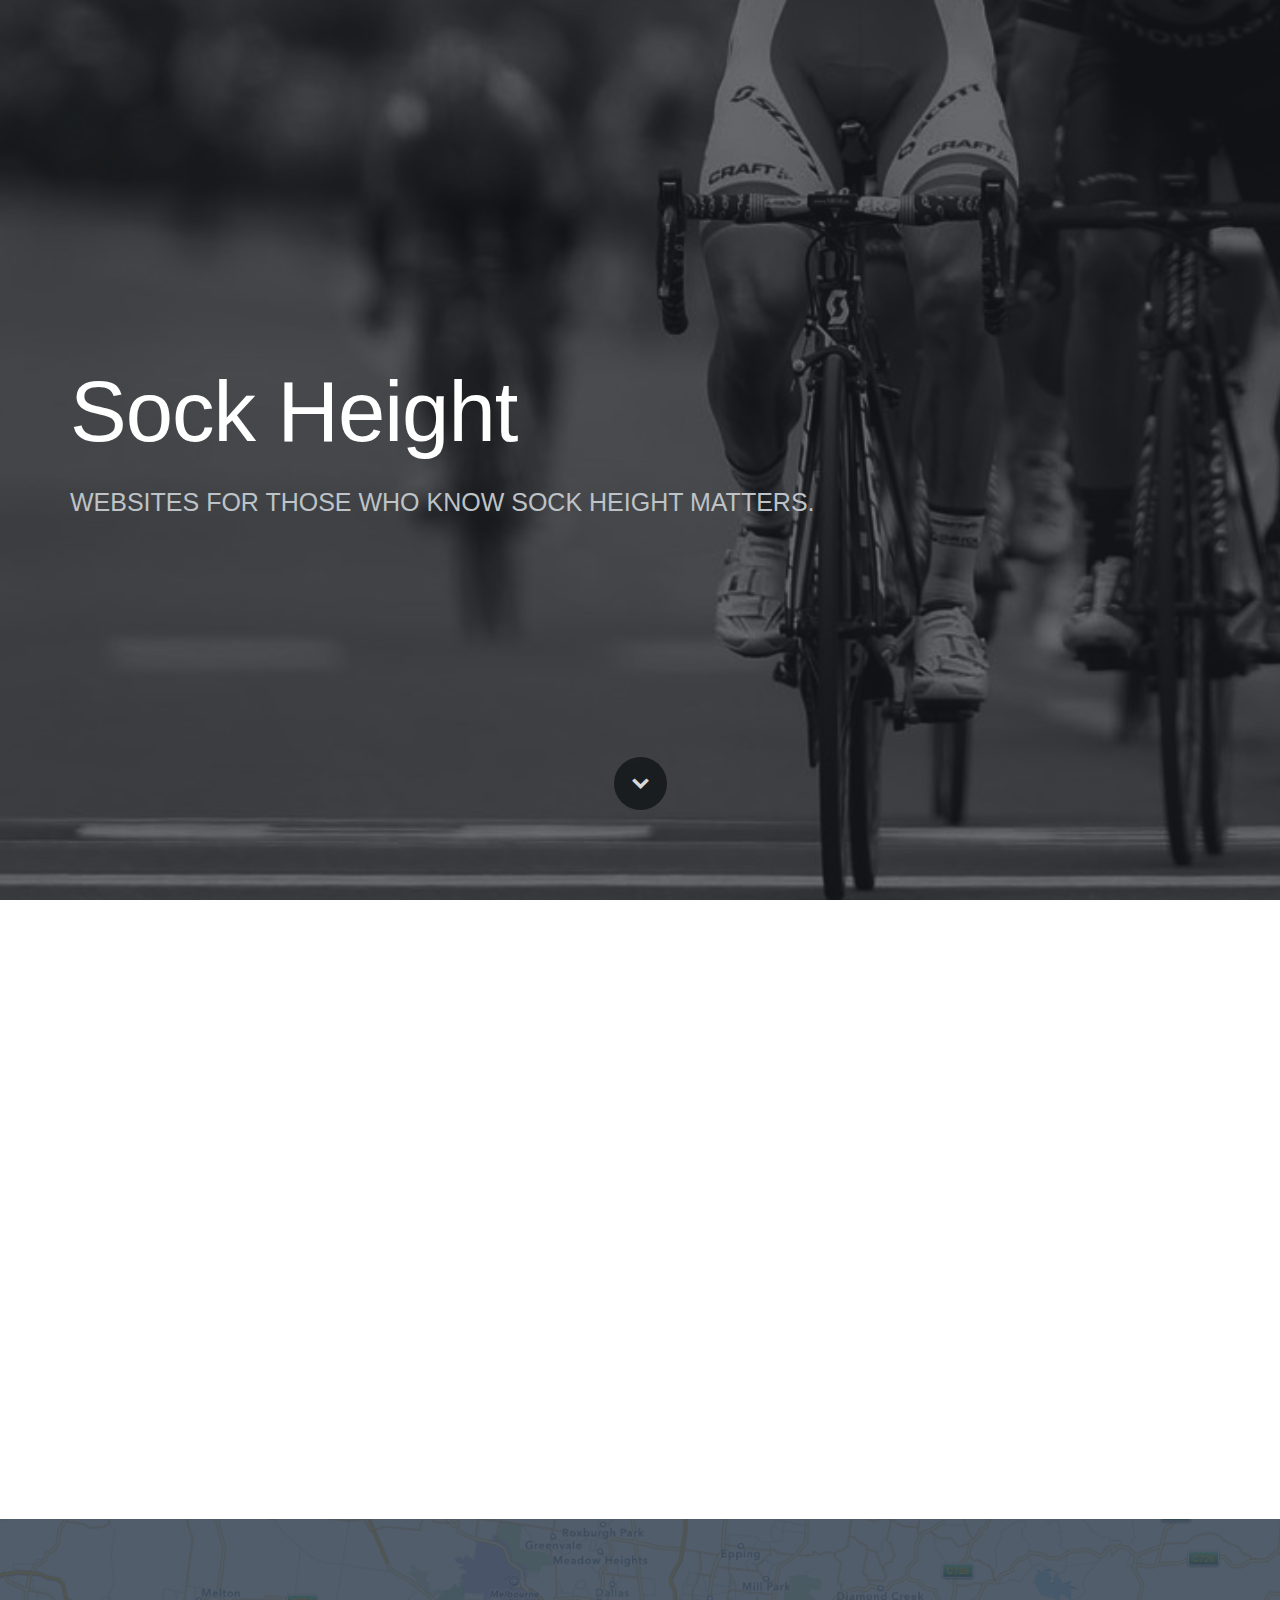
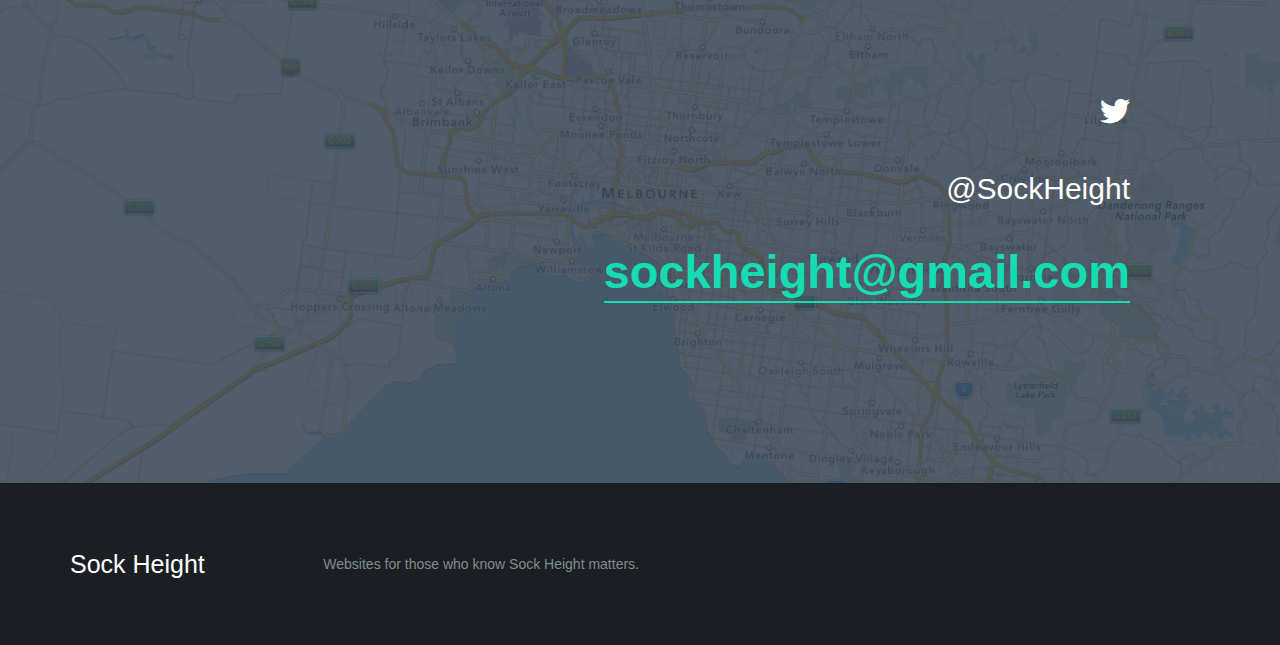
==== index.html @ 4c4b789b "..." ====
<!DOCTYPE html>
<html lang="en">
    <head>
        <meta charset="utf-8">
        <title>Sock Height</title>
        <meta name="apple-mobile-web-app-capable" content="yes" />
        <meta name="viewport" content="width=device-width, initial-scale=1.0, maximum-scale=1.0, user-scalable=no" />
        <meta name="apple-mobile-web-app-status-bar-style" content="black" />
        <link rel="shortcut icon" href="flat-ui/images/favicon.ico">
        <link rel="stylesheet" href="flat-ui/bootstrap/css/bootstrap.css">
        <link rel="stylesheet" href="flat-ui/css/flat-ui.css">
        <!-- Using only with Flat-UI (free)-->
        <link rel="stylesheet" href="startup-files/css/icon-font.css">
        <!-- end -->
        <link rel="stylesheet" href="css/style.css">
    </head>

    <body>
        <div class="page-wrapper">
            <!-- header-10 -->
            <!--header class="header-10">
                <div class="container">
                    <div class="navbar col-sm-12" role="navigation">
                        <div class="navbar-header">
                            <button type="button" class="navbar-toggle"></button>
                            <a class="brand" href="#">Startup</a>
                         </div>
                        <div class="collapse navbar-collapse pull-right">
                            <ul class="nav pull-left">
                                <li class="active"><a href="#">Home</a></li>
                                <li><a href="#">Account</a></li>
                                <li><a href="#">Blog</a></li>
                                <li><a href="#">Contact</a></li>
                            </ul>
                            <form class="navbar-form pull-left">
                                <a class="btn btn-success" href="#">Buy Now</a>
                            </form>
                        </div>
                    </div>
                </div>
                <div class="header-background"></div>
            </header-->
            <section class="header-10-sub v-center">
                <div class="background">
                    &nbsp;
                </div>
                <div>
                    <div class="container">
                        <div class="hero-unit">
                            <h1>Sock Height</h1>
                            <p>Websites for those who know <span class="white">Sock Height matters</span>.</p>
                        </div>
                    </div>
                </div>
                <a class="control-btn fui-arrow-down" href="#more"> </a>
            </section>

            <!-- content-8  -->
            <section id="more" class="content-8 v-center">
                <div>
                    <div class="container">
                        <!--div class="img">
                            <img src="startup-files/img/content/img-1@2x.png" alt="">
                        </div-->
                        <h3>Launching this July</h3>
                        <div class="row">
                            <div class="col-sm-8 col-sm-offset-2">
                                <p>Sock Height is launching this July like Gerro on a Belgium berg. This brand new, performance-orientated website service is for athletes, brands, industry figures, and everyone who understands that performance and Sock Height matters. </p>
                            </div>
                        </div>
                        <h3>Accepting Work Now</h3>
                        <div class="row">
                            <div class="col-sm-8 col-sm-offset-2">
                                <p>If you need a website now, you're in luck. There are limited builds on offer before the official July launch of Sock Height.</p>
                                <a class="btn btn-large btn-danger" href="#contact">GET IN TOUCH</a>
                            </div>
                        </div>
                    </div>
                </div>
            </section>

            <a name="contact"></a>
            <section class="contacts-4">
                <div class="container">
                    <div class="content">
                        <div class="social-btns">
                            <a href="https://twitter.com/SockHeight">
                                <div class="fui-twitter"></div>
                                <div class="fui-twitter"></div>
                            </a>
                        </div>
                        <h3>@SockHeight</h3>
                        <div class="links">
                            <a href="#">sockheight@gmail.com</a>
                        </div>
                    </div>
                </div>
            </section>

            <!-- footer-3 -->
            <footer class="footer-3">
                <div class="container">
                    <div class="row v-center">
                        <div class="col-sm-2">
                            <a class="brand" href="#">Sock Height</a>
                        </div>
                        <div class="col-sm-7">
                            <div class="additional-links">
                                Websites for those who know Sock Height matters.</a>
                            </div>
                        </div>
                    </div>
                </div>
            </footer>
        </div>

        <!-- Placed at the end of the document so the pages load faster -->
        <script src="startup-files/js/jquery-1.10.2.min.js"></script>
        <script src="flat-ui/js/bootstrap.min.js"></script>
        <script src="startup-files/js/modernizr.custom.js"></script>
        <script src="startup-files/js/jquery.scrollTo-1.4.3.1-min.js"></script>
        <script src="startup-files/js/jquery.parallax.min.js"></script>
        <script src="startup-files/js/startup-kit.js"></script>
        <script src="startup-files/js/jquery.backgroundvideo.min.js"></script>
        <script src="js/script.js"></script>
    </body>
</html>
---- flat-ui/css/flat-ui.css ----
@font-face {
  font-family: 'Lato';
  src: url('../fonts/lato/lato-black.eot');
  src: url('../fonts/lato/lato-black.eot?#iefix') format('embedded-opentype'), url('../fonts/lato/lato-black.woff') format('woff'), url('../fonts/lato/lato-black.ttf') format('truetype'), url('../fonts/lato/lato-black.svg#latoblack') format('svg');
  font-weight: 900;
  font-style: normal;
}
@font-face {
  font-family: 'Lato';
  src: url('../fonts/lato/lato-bold.eot');
  src: url('../fonts/lato/lato-bold.eot?#iefix') format('embedded-opentype'), url('../fonts/lato/lato-bold.woff') format('woff'), url('../fonts/lato/lato-bold.ttf') format('truetype'), url('../fonts/lato/lato-bold.svg#latobold') format('svg');
  font-weight: bold;
  font-style: normal;
}
@font-face {
  font-family: 'Lato';
  src: url('../fonts/lato/lato-bolditalic.eot');
  src: url('../fonts/lato/lato-bolditalic.eot?#iefix') format('embedded-opentype'), url('../fonts/lato/lato-bolditalic.woff') format('woff'), url('../fonts/lato/lato-bolditalic.ttf') format('truetype'), url('../fonts/lato/lato-bolditalic.svg#latobold-italic') format('svg');
  font-weight: bold;
  font-style: italic;
}
@font-face {
  font-family: 'Lato';
  src: url('../fonts/lato/lato-italic.eot');
  src: url('../fonts/lato/lato-italic.eot?#iefix') format('embedded-opentype'), url('../fonts/lato/lato-italic.woff') format('woff'), url('../fonts/lato/lato-italic.ttf') format('truetype'), url('../fonts/lato/lato-italic.svg#latoitalic') format('svg');
  font-weight: normal;
  font-style: italic;
}
@font-face {
  font-family: 'Lato';
  src: url('../fonts/lato/lato-light.eot');
  src: url('../fonts/lato/lato-light.eot?#iefix') format('embedded-opentype'), url('../fonts/lato/lato-light.woff') format('woff'), url('../fonts/lato/lato-light.ttf') format('truetype'), url('../fonts/lato/lato-light.svg#latolight') format('svg');
  font-weight: 300;
  font-style: normal;
}
@font-face {
  font-family: 'Lato';
  src: url('../fonts/lato/lato-regular.eot');
  src: url('../fonts/lato/lato-regular.eot?#iefix') format('embedded-opentype'), url('../fonts/lato/lato-regular.woff') format('woff'), url('../fonts/lato/lato-regular.ttf') format('truetype'), url('../fonts/lato/lato-regular.svg#latoregular') format('svg');
  font-weight: normal;
  font-style: normal;
}
@font-face {
  font-family: "Flat-UI-Icons";
  src: url('../fonts/flat-ui-icons-regular.eot');
  src: url('../fonts/flat-ui-icons-regular.eot?#iefix') format('embedded-opentype'), url('../fonts/flat-ui-icons-regular.woff') format('woff'), url('../fonts/flat-ui-icons-regular.ttf') format('truetype'), url('../fonts/flat-ui-icons-regular.svg#flat-ui-icons-regular') format('svg');
  font-weight: normal;
  font-style: normal;
}
/* Use the following CSS code if you want to use data attributes for inserting your icons */
[data-icon]:before {
  font-family: 'Flat-UI-Icons';
  content: attr(data-icon);
  speak: none;
  font-weight: normal;
  font-variant: normal;
  text-transform: none;
  -webkit-font-smoothing: antialiased;
  -moz-osx-font-smoothing: grayscale;
}
/* Use the following CSS code if you want to have a class per icon */
/*
Instead of a list of all class selectors,
you can use the generic selector below, but it's slower:
[class*="fui-"] {
*/
.fui-arrow-right,
.fui-arrow-left,
.fui-cmd,
.fui-check-inverted,
.fui-heart,
.fui-location,
.fui-plus,
.fui-check,
.fui-cross,
.fui-list,
.fui-new,
.fui-video,
.fui-photo,
.fui-volume,
.fui-time,
.fui-eye,
.fui-chat,
.fui-search,
.fui-user,
.fui-mail,
.fui-lock,
.fui-gear,
.fui-radio-unchecked,
.fui-radio-checked,
.fui-checkbox-unchecked,
.fui-checkbox-checked,
.fui-calendar-solid,
.fui-pause,
.fui-play,
.fui-check-inverted-2 {
  display: inline-block;
  font-family: 'Flat-UI-Icons';
  speak: none;
  font-style: normal;
  font-weight: normal;
  font-variant: normal;
  text-transform: none;
  -webkit-font-smoothing: antialiased;
  -moz-osx-font-smoothing: grayscale;
}
.fui-arrow-right:before {
  content: "\e02c";
}
.fui-arrow-left:before {
  content: "\e02d";
}
.fui-cmd:before {
  content: "\e02f";
}
.fui-check-inverted:before {
  content: "\e006";
}
.fui-heart:before {
  content: "\e007";
}
.fui-location:before {
  content: "\e008";
}
.fui-plus:before {
  content: "\e009";
}
.fui-check:before {
  content: "\e00a";
}
.fui-cross:before {
  content: "\e00b";
}
.fui-list:before {
  content: "\e00c";
}
.fui-new:before {
  content: "\e00d";
}
.fui-video:before {
  content: "\e00e";
}
.fui-photo:before {
  content: "\e00f";
}
.fui-volume:before {
  content: "\e010";
}
.fui-time:before {
  content: "\e011";
}
.fui-eye:before {
  content: "\e012";
}
.fui-chat:before {
  content: "\e013";
}
.fui-search:before {
  content: "\e01c";
}
.fui-user:before {
  content: "\e01d";
}
.fui-mail:before {
  content: "\e01e";
}
.fui-lock:before {
  content: "\e01f";
}
.fui-gear:before {
  content: "\e024";
}
.fui-radio-unchecked:before {
  content: "\e02b";
}
.fui-radio-checked:before {
  content: "\e032";
}
.fui-checkbox-unchecked:before {
  content: "\e033";
}
.fui-checkbox-checked:before {
  content: "\e034";
}
.fui-calendar-solid:before {
  content: "\e022";
}
.fui-pause:before {
  content: "\e03b";
}
.fui-play:before {
  content: "\e03c";
}
.fui-check-inverted-2:before {
  content: "\e000";
}
.dropdown-arrow-inverse {
  border-bottom-color: #34495e !important;
  border-top-color: #34495e !important;
}
body {
  font-family: "Lato", Helvetica, Arial, sans-serif;
  font-size: 18px;
  line-height: 1.72222;
  color: #34495e;
  background-color: #ffffff;
}
a {
  color: #16a085;
  text-decoration: none;
  -webkit-transition: 0.25s;
  transition: 0.25s;
}
a:hover,
a:focus {
  color: #1abc9c;
  text-decoration: none;
}
a:focus {
  outline: none;
}
.img-rounded {
  border-radius: 6px;
}
.img-thumbnail {
  padding: 4px;
  line-height: 1.72222;
  background-color: #ffffff;
  border: 2px solid #bdc3c7;
  border-radius: 6px;
  -webkit-transition: all 0.25s ease-in-out;
  transition: all 0.25s ease-in-out;
  display: inline-block;
  max-width: 100%;
  height: auto;
}
.img-comment {
  font-size: 15px;
  line-height: 1.2;
  font-style: italic;
  margin: 24px 0;
}
h1,
h2,
h3,
h4,
h5,
h6,
.h1,
.h2,
.h3,
.h4,
.h5,
.h6 {
  font-family: inherit;
  font-weight: 700;
  line-height: 1.1;
  color: inherit;
}
h1 small,
h2 small,
h3 small,
h4 small,
h5 small,
h6 small,
.h1 small,
.h2 small,
.h3 small,
.h4 small,
.h5 small,
.h6 small {
  color: #e7e9ec;
}
h1,
h2,
h3 {
  margin-top: 30px;
  margin-bottom: 15px;
}
h4,
h5,
h6 {
  margin-top: 15px;
  margin-bottom: 15px;
}
h6 {
  font-weight: normal;
}
h1,
.h1 {
  font-size: 61px;
}
h2,
.h2 {
  font-size: 53px;
}
h3,
.h3 {
  font-size: 40px;
}
h4,
.h4 {
  font-size: 29px;
}
h5,
.h5 {
  font-size: 28px;
}
h6,
.h6 {
  font-size: 24px;
}
p {
  font-size: 18px;
  line-height: 1.72222;
  margin: 0 0 15px;
}
.lead {
  margin-bottom: 30px;
  font-size: 28px;
  line-height: 1.46428571;
  font-weight: 300;
}
@media (min-width: 768px) {
  .lead {
    font-size: 30.006px;
  }
}
small,
.small {
  font-size: 83%;
  line-height: 2.067;
}
.text-muted {
  color: #bdc3c7;
}
.text-inverse {
  color: #ffffff;
}
.text-primary {
  color: #1abc9c;
}
a.text-primary:hover {
  color: #15967d;
}
.text-warning {
  color: #f1c40f;
}
a.text-warning:hover {
  color: #c19d0c;
}
.text-danger {
  color: #e74c3c;
}
a.text-danger:hover {
  color: #b93d30;
}
.text-success {
  color: #2ecc71;
}
a.text-success:hover {
  color: #25a35a;
}
.text-info {
  color: #3498db;
}
a.text-info:hover {
  color: #2a7aaf;
}
.bg-primary {
  color: #ffffff;
  background-color: #34495e;
}
a.bg-primary:hover {
  background-color: #222f3d;
}
.bg-success {
  background-color: #dff0d8;
}
a.bg-success:hover {
  background-color: #c1e2b3;
}
.bg-info {
  background-color: #d9edf7;
}
a.bg-info:hover {
  background-color: #afd9ee;
}
.bg-warning {
  background-color: #fcf8e3;
}
a.bg-warning:hover {
  background-color: #f7ecb5;
}
.bg-danger {
  background-color: #f2dede;
}
a.bg-danger:hover {
  background-color: #e4b9b9;
}
.page-header {
  padding-bottom: 14px;
  margin: 60px 0 30px;
  border-bottom: 1px solid #e7e9ec;
}
ul,
ol {
  margin-bottom: 15px;
}
dl {
  margin-bottom: 30px;
}
dt,
dd {
  line-height: 1.72222;
}
@media (min-width: 768px) {
  .dl-horizontal dt {
    width: 160px;
  }
  .dl-horizontal dd {
    margin-left: 180px;
  }
}
abbr[title],
abbr[data-original-title] {
  border-bottom: 1px dotted #bdc3c7;
}
blockquote {
  border-left: 3px solid #e7e9ec;
  padding: 0 0 0 16px;
  margin: 0 0 30px;
}
blockquote p {
  font-size: 20px;
  line-height: 1.55;
  font-weight: normal;
  margin-bottom: .4em;
}
blockquote small,
blockquote .small {
  font-size: 18px;
  line-height: 1.72222;
  font-style: italic;
  color: inherit;
}
blockquote small:before,
blockquote .small:before {
  content: "";
}
blockquote.pull-right {
  padding-right: 16px;
  padding-left: 0;
  border-right: 3px solid #e7e9ec;
  border-left: 0;
}
blockquote.pull-right small:after {
  content: "";
}
address {
  margin-bottom: 30px;
  line-height: 1.72222;
}
code,
kbd,
pre,
samp {
  font-family: Monaco, Menlo, Consolas, "Courier New", monospace;
}
code {
  padding: 2px 6px;
  font-size: 85%;
  color: #c7254e;
  background-color: #f9f2f4;
  border-radius: 4px;
}
kbd {
  padding: 2px 6px;
  font-size: 85%;
  color: #ffffff;
  background-color: #34495e;
  border-radius: 4px;
  box-shadow: none;
}
pre {
  padding: 8px;
  margin: 0 0 15px;
  font-size: 13px;
  line-height: 1.72222;
  color: inherit;
  background-color: #ffffff;
  border: 2px solid #e7e9ec;
  border-radius: 6px;
  white-space: pre;
}
.pre-scrollable {
  max-height: 340px;
}
.thumbnail {
  display: block;
  padding: 4px;
  margin-bottom: 5px;
  line-height: 1.72222;
  background-color: #ffffff;
  border: 2px solid #bdc3c7;
  border-radius: 6px;
  -webkit-transition: all 0.25s ease-in-out;
  transition: all 0.25s ease-in-out;
}
.thumbnail > img,
.thumbnail a > img {
  display: block;
  max-width: 100%;
  height: auto;
  margin-left: auto;
  margin-right: auto;
}
a.thumbnail:hover,
a.thumbnail:focus,
a.thumbnail.active {
  border-color: #16a085;
}
.thumbnail .caption {
  padding: 9px;
  color: #34495e;
}
.btn {
  border: none;
  font-size: 15px;
  font-weight: normal;
  line-height: 1.4;
  border-radius: 4px;
  padding: 10px 15px;
  -webkit-font-smoothing: subpixel-antialiased;
  -webkit-transition: border .25s linear, color .25s linear, background-color .25s linear;
  transition: border .25s linear, color .25s linear, background-color .25s linear;
}
.btn:hover,
.btn:focus {
  outline: none;
  color: #ffffff;
}
.btn:active,
.btn.active {
  outline: none;
  -webkit-box-shadow: none;
  box-shadow: none;
}
.btn.disabled,
.btn[disabled],
fieldset[disabled] .btn {
  background-color: #bdc3c7;
  color: rgba(255, 255, 255, 0.75);
  opacity: 0.7;
  filter: alpha(opacity=70);
}
.btn > [class^="fui-"] {
  margin: 0 1px;
  position: relative;
  line-height: 1;
  top: 1px;
}
.btn-xs.btn > [class^="fui-"] {
  font-size: 11px;
  top: 0;
}
.btn-hg.btn > [class^="fui-"] {
  top: 2px;
}
.btn-default {
  color: #ffffff;
  background-color: #bdc3c7;
}
.btn-default:hover,
.btn-default:focus,
.btn-default:active,
.btn-default.active,
.open .dropdown-toggle.btn-default {
  color: #ffffff;
  background-color: #cacfd2;
  border-color: #cacfd2;
}
.btn-default:active,
.btn-default.active,
.open .dropdown-toggle.btn-default {
  background: #a1a6a9;
  border-color: #a1a6a9;
}
.btn-default.disabled,
.btn-default[disabled],
fieldset[disabled] .btn-default,
.btn-default.disabled:hover,
.btn-default[disabled]:hover,
fieldset[disabled] .btn-default:hover,
.btn-default.disabled:focus,
.btn-default[disabled]:focus,
fieldset[disabled] .btn-default:focus,
.btn-default.disabled:active,
.btn-default[disabled]:active,
fieldset[disabled] .btn-default:active,
.btn-default.disabled.active,
.btn-default[disabled].active,
fieldset[disabled] .btn-default.active {
  background-color: #bdc3c7;
  border-color: #bdc3c7;
}
.btn-primary {
  color: #ffffff;
  background-color: #1abc9c;
}
.btn-primary:hover,
.btn-primary:focus,
.btn-primary:active,
.btn-primary.active,
.open .dropdown-toggle.btn-primary {
  color: #ffffff;
  background-color: #48c9b0;
  border-color: #48c9b0;
}
.btn-primary:active,
.btn-primary.active,
.open .dropdown-toggle.btn-primary {
  background: #16a085;
  border-color: #16a085;
}
.btn-primary.disabled,
.btn-primary[disabled],
fieldset[disabled] .btn-primary,
.btn-primary.disabled:hover,
.btn-primary[disabled]:hover,
fieldset[disabled] .btn-primary:hover,
.btn-primary.disabled:focus,
.btn-primary[disabled]:focus,
fieldset[disabled] .btn-primary:focus,
.btn-primary.disabled:active,
.btn-primary[disabled]:active,
fieldset[disabled] .btn-primary:active,
.btn-primary.disabled.active,
.btn-primary[disabled].active,
fieldset[disabled] .btn-primary.active {
  background-color: #1abc9c;
  border-color: #1abc9c;
}
.btn-info {
  color: #ffffff;
  background-color: #3498db;
}
.btn-info:hover,
.btn-info:focus,
.btn-info:active,
.btn-info.active,
.open .dropdown-toggle.btn-info {
  color: #ffffff;
  background-color: #5dade2;
  border-color: #5dade2;
}
.btn-info:active,
.btn-info.active,
.open .dropdown-toggle.btn-info {
  background: #2c81ba;
  border-color: #2c81ba;
}
.btn-info.disabled,
.btn-info[disabled],
fieldset[disabled] .btn-info,
.btn-info.disabled:hover,
.btn-info[disabled]:hover,
fieldset[disabled] .btn-info:hover,
.btn-info.disabled:focus,
.btn-info[disabled]:focus,
fieldset[disabled] .btn-info:focus,
.btn-info.disabled:active,
.btn-info[disabled]:active,
fieldset[disabled] .btn-info:active,
.btn-info.disabled.active,
.btn-info[disabled].active,
fieldset[disabled] .btn-info.active {
  background-color: #3498db;
  border-color: #3498db;
}
.btn-danger {
  color: #ffffff;
  background-color: #e74c3c;
}
.btn-danger:hover,
.btn-danger:focus,
.btn-danger:active,
.btn-danger.active,
.open .dropdown-toggle.btn-danger {
  color: #ffffff;
  background-color: #ec7063;
  border-color: #ec7063;
}
.btn-danger:active,
.btn-danger.active,
.open .dropdown-toggle.btn-danger {
  background: #c44133;
  border-color: #c44133;
}
.btn-danger.disabled,
.btn-danger[disabled],
fieldset[disabled] .btn-danger,
.btn-danger.disabled:hover,
.btn-danger[disabled]:hover,
fieldset[disabled] .btn-danger:hover,
.btn-danger.disabled:focus,
.btn-danger[disabled]:focus,
fieldset[disabled] .btn-danger:focus,
.btn-danger.disabled:active,
.btn-danger[disabled]:active,
fieldset[disabled] .btn-danger:active,
.btn-danger.disabled.active,
.btn-danger[disabled].active,
fieldset[disabled] .btn-danger.active {
  background-color: #e74c3c;
  border-color: #e74c3c;
}
.btn-success {
  color: #ffffff;
  background-color: #2ecc71;
}
.btn-success:hover,
.btn-success:focus,
.btn-success:active,
.btn-success.active,
.open .dropdown-toggle.btn-success {
  color: #ffffff;
  background-color: #58d68d;
  border-color: #58d68d;
}
.btn-success:active,
.btn-success.active,
.open .dropdown-toggle.btn-success {
  background: #27ad60;
  border-color: #27ad60;
}
.btn-success.disabled,
.btn-success[disabled],
fieldset[disabled] .btn-success,
.btn-success.disabled:hover,
.btn-success[disabled]:hover,
fieldset[disabled] .btn-success:hover,
.btn-success.disabled:focus,
.btn-success[disabled]:focus,
fieldset[disabled] .btn-success:focus,
.btn-success.disabled:active,
.btn-success[disabled]:active,
fieldset[disabled] .btn-success:active,
.btn-success.disabled.active,
.btn-success[disabled].active,
fieldset[disabled] .btn-success.active {
  background-color: #2ecc71;
  border-color: #2ecc71;
}
.btn-warning {
  color: #ffffff;
  background-color: #f1c40f;
}
.btn-warning:hover,
.btn-warning:focus,
.btn-warning:active,
.btn-warning.active,
.open .dropdown-toggle.btn-warning {
  color: #ffffff;
  background-color: #f5d313;
  border-color: #f5d313;
}
.btn-warning:active,
.btn-warning.active,
.open .dropdown-toggle.btn-warning {
  background: #cda70d;
  border-color: #cda70d;
}
.btn-warning.disabled,
.btn-warning[disabled],
fieldset[disabled] .btn-warning,
.btn-warning.disabled:hover,
.btn-warning[disabled]:hover,
fieldset[disabled] .btn-warning:hover,
.btn-warning.disabled:focus,
.btn-warning[disabled]:focus,
fieldset[disabled] .btn-warning:focus,
.btn-warning.disabled:active,
.btn-warning[disabled]:active,
fieldset[disabled] .btn-warning:active,
.btn-warning.disabled.active,
.btn-warning[disabled].active,
fieldset[disabled] .btn-warning.active {
  background-color: #f1c40f;
  border-color: #f1c40f;
}
.btn-inverse {
  color: #ffffff;
  background-color: #34495e;
}
.btn-inverse:hover,
.btn-inverse:focus,
.btn-inverse:active,
.btn-inverse.active,
.open .dropdown-toggle.btn-inverse {
  color: #ffffff;
  background-color: #415b76;
  border-color: #415b76;
}
.btn-inverse:active,
.btn-inverse.active,
.open .dropdown-toggle.btn-inverse {
  background: #2c3e50;
  border-color: #2c3e50;
}
.btn-inverse.disabled,
.btn-inverse[disabled],
fieldset[disabled] .btn-inverse,
.btn-inverse.disabled:hover,
.btn-inverse[disabled]:hover,
fieldset[disabled] .btn-inverse:hover,
.btn-inverse.disabled:focus,
.btn-inverse[disabled]:focus,
fieldset[disabled] .btn-inverse:focus,
.btn-inverse.disabled:active,
.btn-inverse[disabled]:active,
fieldset[disabled] .btn-inverse:active,
.btn-inverse.disabled.active,
.btn-inverse[disabled].active,
fieldset[disabled] .btn-inverse.active {
  background-color: #34495e;
  border-color: #34495e;
}
.btn-embossed {
  -webkit-box-shadow: inset 0 -2px 0 rgba(0, 0, 0, 0.15);
  box-shadow: inset 0 -2px 0 rgba(0, 0, 0, 0.15);
}
.btn-embossed.active,
.btn-embossed:active {
  -webkit-box-shadow: inset 0 2px 0 rgba(0, 0, 0, 0.15);
  box-shadow: inset 0 2px 0 rgba(0, 0, 0, 0.15);
}
.btn-wide {
  min-width: 140px;
  padding-left: 30px;
  padding-right: 30px;
}
.btn-link {
  color: #16a085;
}
.btn-link:hover,
.btn-link:focus {
  color: #1abc9c;
  text-decoration: underline;
  background-color: transparent;
}
.btn-link[disabled]:hover,
fieldset[disabled] .btn-link:hover,
.btn-link[disabled]:focus,
fieldset[disabled] .btn-link:focus {
  color: #bdc3c7;
  text-decoration: none;
}
.btn-hg {
  padding: 13px 20px;
  font-size: 22px;
  line-height: 1.227;
  border-radius: 6px;
}
.btn-lg {
  padding: 10px 19px;
  font-size: 17px;
  line-height: 1.471;
  border-radius: 6px;
}
.btn-sm {
  padding: 9px 13px;
  font-size: 13px;
  line-height: 1.385;
  border-radius: 4px;
}
.btn-xs {
  padding: 6px 9px;
  font-size: 12px;
  line-height: 1.083;
  border-radius: 3px;
}
.btn-tip {
  font-weight: 300;
  padding-left: 10px;
  font-size: 92%;
}
.btn-block {
  white-space: normal;
}
.btn-default .caret {
  border-top-color: #ffffff;
}
.btn-primary .caret,
.btn-success .caret,
.btn-warning .caret,
.btn-danger .caret,
.btn-info .caret {
  border-top-color: #ffffff;
}
.dropup .btn-default .caret {
  border-bottom-color: #ffffff;
}
.dropup .btn-primary .caret,
.dropup .btn-success .caret,
.dropup .btn-warning .caret,
.dropup .btn-danger .caret,
.dropup .btn-info .caret {
  border-bottom-color: #ffffff;
}
.btn-group-xs > .btn {
  padding: 6px 9px;
  font-size: 12px;
  line-height: 1.083;
  border-radius: 3px;
}
.btn-group-sm > .btn {
  padding: 9px 13px;
  font-size: 13px;
  line-height: 1.385;
  border-radius: 4px;
}
.btn-group-lg > .btn {
  padding: 10px 19px;
  font-size: 17px;
  line-height: 1.471;
  border-radius: 6px;
}
.btn-group-gh > .btn {
  padding: 13px 20px;
  font-size: 22px;
  line-height: 1.227;
  border-radius: 6px;
}
.btn-group > .btn + .btn {
  margin-left: 0;
}
.btn-group > .btn + .dropdown-toggle {
  border-left: 2px solid rgba(52, 73, 94, 0.15);
  padding-left: 12px;
  padding-right: 12px;
}
.btn-group > .btn + .dropdown-toggle .caret {
  margin-left: 3px;
  margin-right: 3px;
}
.btn-group > .btn.btn-gh + .dropdown-toggle .caret {
  margin-left: 7px;
  margin-right: 7px;
}
.btn-group > .btn.btn-sm + .dropdown-toggle .caret {
  margin-left: 0;
  margin-right: 0;
}
.dropdown-toggle .caret {
  margin-left: 8px;
}
.btn-group > .btn,
.btn-group > .dropdown-menu,
.btn-group > .popover {
  font-weight: 400;
}
.btn-group:focus .dropdown-toggle {
  outline: none;
  -webkit-transition: 0.25s;
  transition: 0.25s;
}
.btn-group.open .dropdown-toggle {
  color: rgba(255, 255, 255, 0.75);
  -webkit-box-shadow: none;
  box-shadow: none;
}
.btn-toolbar .btn.active {
  color: #ffffff;
}
.btn-toolbar .btn > [class^="fui-"] {
  font-size: 16px;
  margin: 0 1px;
}
.caret {
  border-width: 8px 6px;
  border-bottom-color: #34495e;
  border-top-color: #34495e;
  border-style: solid;
  border-bottom-style: none;
  -webkit-transition: 0.25s;
  transition: 0.25s;
  -webkit-transform: scale(1.001, );
  -ms-transform: scale(1.001, );
  transform: scale(1.001, );
}
.dropup .caret,
.dropup .btn-lg .caret,
.navbar-fixed-bottom .dropdown .caret {
  border-bottom-width: 8px;
}
.btn-lg .caret {
  border-top-width: 8px;
  border-right-width: 6px;
  border-left-width: 6px;
}
.select {
  display: inline-block;
  margin-bottom: 10px;
}
[class*="span"] > .select[class*="span"] {
  margin-left: 0;
}
.select[class*="span"] .btn {
  width: 100%;
}
.select.select-block {
  display: block;
  float: none;
  margin-left: 0;
  width: auto;
}
.select.select-block:before,
.select.select-block:after {
  content: " ";
  /* 1 */

  display: table;
  /* 2 */

}
.select.select-block:after {
  clear: both;
}
.select.select-block .btn {
  width: 100%;
}
.select.select-block .dropdown-menu {
  width: 100%;
}
.select .btn {
  width: 220px;
}
.select .btn.btn-hg .filter-option {
  left: 20px;
  right: 40px;
  top: 13px;
}
.select .btn.btn-hg .caret {
  right: 20px;
}
.select .btn.btn-lg .filter-option {
  left: 18px;
  right: 38px;
}
.select .btn.btn-sm .filter-option {
  left: 13px;
  right: 33px;
}
.select .btn.btn-sm .caret {
  right: 13px;
}
.select .btn.btn-xs .filter-option {
  left: 13px;
  right: 33px;
  top: 5px;
}
.select .btn.btn-xs .caret {
  right: 13px;
}
.select .btn .filter-option {
  height: 26px;
  left: 13px;
  overflow: hidden;
  position: absolute;
  right: 33px;
  text-align: left;
  top: 10px;
}
.select .btn .caret {
  position: absolute;
  right: 16px;
  top: 50%;
  margin-top: -3px;
}
.select .btn .dropdown-toggle {
  border-radius: 6px;
}
.select .btn .dropdown-menu {
  min-width: 100%;
}
.select .btn .dropdown-menu dt {
  cursor: default;
  display: block;
  padding: 3px 20px;
}
.select .btn .dropdown-menu li:not(.disabled) > a:hover small {
  color: rgba(255, 255, 255, 0.004);
}
.select .btn .dropdown-menu li > a {
  min-height: 20px;
}
.select .btn .dropdown-menu li > a.opt {
  padding-left: 35px;
}
.select .btn .dropdown-menu li small {
  padding-left: .5em;
}
.select .btn .dropdown-menu li > dt small {
  font-weight: normal;
}
.select .btn > .disabled,
.select .btn .dropdown-menu li.disabled > a {
  cursor: default;
}
.select .caret {
  border-bottom-color: #ffffff;
  border-top-color: #ffffff;
}
legend {
  display: block;
  width: 100%;
  padding: 0;
  margin-bottom: 15px;
  font-size: 24px;
  line-height: inherit;
  color: inherit;
  border-bottom: none;
}
textarea {
  font-size: 20px;
  line-height: 24px;
  padding: 5px 11px;
}
input[type="search"] {
  -webkit-appearance: none !important;
}
label {
  font-weight: normal;
  font-size: 15px;
  line-height: 2.4;
}
.form-control:-moz-placeholder {
  color: #b2bcc5;
}
.form-control::-moz-placeholder {
  color: #b2bcc5;
  opacity: 1;
}
.form-control:-ms-input-placeholder {
  color: #b2bcc5;
}
.form-control::-webkit-input-placeholder {
  color: #b2bcc5;
}
.form-control.placeholder {
  color: #b2bcc5;
}
.form-control {
  border: 2px solid #bdc3c7;
  color: #34495e;
  font-family: "Lato", Helvetica, Arial, sans-serif;
  font-size: 15px;
  line-height: 1.467;
  padding: 8px 12px;
  height: 42px;
  -webkit-appearance: none;
  border-radius: 6px;
  -webkit-box-shadow: none;
  box-shadow: none;
  -webkit-transition: border .25s linear, color .25s linear, background-color .25s linear;
  transition: border .25s linear, color .25s linear, background-color .25s linear;
}
.form-group.focus .form-control,
.form-control:focus {
  border-color: #1abc9c;
  outline: 0;
  -webkit-box-shadow: none;
  box-shadow: none;
}
.form-control[disabled],
.form-control[readonly],
fieldset[disabled] .form-control {
  background-color: #f4f6f6;
  border-color: #d5dbdb;
  color: #d5dbdb;
  cursor: default;
  opacity: 0.7;
  filter: alpha(opacity=70);
}
.form-control.flat {
  border-color: transparent;
}
.form-control.flat:hover {
  border-color: #bdc3c7;
}
.form-control.flat:focus {
  border-color: #1abc9c;
}
.input-sm {
  height: 35px;
  padding: 6px 10px;
  font-size: 13px;
  line-height: 1.462;
  border-radius: 6px;
}
select.input-sm {
  height: 35px;
  line-height: 35px;
}
textarea.input-sm,
select[multiple].input-sm {
  height: auto;
}
.input-lg {
  height: 45px;
  padding: 10px 15px;
  font-size: 17px;
  line-height: 1.235;
  border-radius: 6px;
}
select.input-lg {
  height: 45px;
  line-height: 45px;
}
textarea.input-lg,
select[multiple].input-lg {
  height: auto;
}
.input-hg {
  height: 53px;
  padding: 10px 16px;
  font-size: 22px;
  line-height: 1.318;
  border-radius: 6px;
}
select.input-hg {
  height: 53px;
  line-height: 53px;
}
textarea.input-hg,
select[multiple].input-hg {
  height: auto;
}
.has-warning .help-block,
.has-warning .control-label,
.has-warning .radio,
.has-warning .checkbox,
.has-warning .radio-inline,
.has-warning .checkbox-inline {
  color: #f1c40f;
}
.has-warning .form-control {
  color: #f1c40f;
  border-color: #f1c40f;
  -webkit-box-shadow: none;
  box-shadow: none;
}
.has-warning .form-control:-moz-placeholder {
  color: #f1c40f;
}
.has-warning .form-control::-moz-placeholder {
  color: #f1c40f;
  opacity: 1;
}
.has-warning .form-control:-ms-input-placeholder {
  color: #f1c40f;
}
.has-warning .form-control::-webkit-input-placeholder {
  color: #f1c40f;
}
.has-warning .form-control.placeholder {
  color: #f1c40f;
}
.has-warning .form-control:focus {
  border-color: #f1c40f;
  -webkit-box-shadow: none;
  box-shadow: none;
}
.has-warning .input-group-addon {
  color: #f1c40f;
  border-color: #f1c40f;
  background-color: #ffffff;
}
.has-error .help-block,
.has-error .control-label,
.has-error .radio,
.has-error .checkbox,
.has-error .radio-inline,
.has-error .checkbox-inline {
  color: #e74c3c;
}
.has-error .form-control {
  color: #e74c3c;
  border-color: #e74c3c;
  -webkit-box-shadow: none;
  box-shadow: none;
}
.has-error .form-control:-moz-placeholder {
  color: #e74c3c;
}
.has-error .form-control::-moz-placeholder {
  color: #e74c3c;
  opacity: 1;
}
.has-error .form-control:-ms-input-placeholder {
  color: #e74c3c;
}
.has-error .form-control::-webkit-input-placeholder {
  color: #e74c3c;
}
.has-error .form-control.placeholder {
  color: #e74c3c;
}
.has-error .form-control:focus {
  border-color: #e74c3c;
  -webkit-box-shadow: none;
  box-shadow: none;
}
.has-error .input-group-addon {
  color: #e74c3c;
  border-color: #e74c3c;
  background-color: #ffffff;
}
.has-success .help-block,
.has-success .control-label,
.has-success .radio,
.has-success .checkbox,
.has-success .radio-inline,
.has-success .checkbox-inline {
  color: #2ecc71;
}
.has-success .form-control {
  color: #2ecc71;
  border-color: #2ecc71;
  -webkit-box-shadow: none;
  box-shadow: none;
}
.has-success .form-control:-moz-placeholder {
  color: #2ecc71;
}
.has-success .form-control::-moz-placeholder {
  color: #2ecc71;
  opacity: 1;
}
.has-success .form-control:-ms-input-placeholder {
  color: #2ecc71;
}
.has-success .form-control::-webkit-input-placeholder {
  color: #2ecc71;
}
.has-success .form-control.placeholder {
  color: #2ecc71;
}
.has-success .form-control:focus {
  border-color: #2ecc71;
  -webkit-box-shadow: none;
  box-shadow: none;
}
.has-success .input-group-addon {
  color: #2ecc71;
  border-color: #2ecc71;
  background-color: #ffffff;
}
.help-block {
  font-size: 15px;
  margin-bottom: 5px;
  color: inherit;
}
.form-group {
  position: relative;
  margin-bottom: 20px;
}
.form-horizontal .control-label,
.form-horizontal .radio,
.form-horizontal .checkbox,
.form-horizontal .radio-inline,
.form-horizontal .checkbox-inline {
  margin-top: 0;
  margin-bottom: 0;
  padding-top: 6px;
}
.form-horizontal .form-group {
  margin-left: -15px;
  margin-right: -15px;
}
.form-horizontal .form-group:before,
.form-horizontal .form-group:after {
  content: " ";
  /* 1 */

  display: table;
  /* 2 */

}
.form-horizontal .form-group:after {
  clear: both;
}
.form-horizontal .form-control-static {
  padding-top: 6px;
}
.form-group {
  position: relative;
}
.form-control + .input-icon {
  position: absolute;
  top: 2px;
  right: 2px;
  line-height: 37px;
  vertical-align: middle;
  font-size: 20px;
  color: #b2bcc5;
  background-color: #ffffff;
  padding: 0 12px 0 0;
  border-radius: 6px;
}
.input-hg + .input-icon {
  line-height: 49px;
  padding: 0 16px 0 0;
}
.input-lg + .input-icon {
  line-height: 41px;
  padding: 0 15px 0 0;
}
.input-sm + .input-icon {
  font-size: 18px;
  line-height: 30px;
  padding: 0 10px 0 0;
}
.has-success .input-icon {
  color: #2ecc71;
}
.has-warning .input-icon {
  color: #f1c40f;
}
.has-error .input-icon {
  color: #e74c3c;
}
.form-control[disabled] + .input-icon,
.form-control[readonly] + .input-icon,
fieldset[disabled] .form-control + .input-icon,
.form-control.disabled + .input-icon {
  color: #d5dbdb;
  background-color: transparent;
  opacity: 0.7;
  filter: alpha(opacity=70);
}
.input-group-hg > .form-control,
.input-group-hg > .input-group-addon,
.input-group-hg > .input-group-btn > .btn {
  height: 53px;
  padding: 10px 16px;
  font-size: 22px;
  line-height: 1.318;
  border-radius: 6px;
}
select.input-group-hg > .form-control,
select.input-group-hg > .input-group-addon,
select.input-group-hg > .input-group-btn > .btn {
  height: 53px;
  line-height: 53px;
}
textarea.input-group-hg > .form-control,
textarea.input-group-hg > .input-group-addon,
textarea.input-group-hg > .input-group-btn > .btn,
select[multiple].input-group-hg > .form-control,
select[multiple].input-group-hg > .input-group-addon,
select[multiple].input-group-hg > .input-group-btn > .btn {
  height: auto;
}
.input-group-lg > .form-control,
.input-group-lg > .input-group-addon,
.input-group-lg > .input-group-btn > .btn {
  height: 45px;
  padding: 10px 15px;
  font-size: 17px;
  line-height: 1.235;
  border-radius: 6px;
}
select.input-group-lg > .form-control,
select.input-group-lg > .input-group-addon,
select.input-group-lg > .input-group-btn > .btn {
  height: 45px;
  line-height: 45px;
}
textarea.input-group-lg > .form-control,
textarea.input-group-lg > .input-group-addon,
textarea.input-group-lg > .input-group-btn > .btn,
select[multiple].input-group-lg > .form-control,
select[multiple].input-group-lg > .input-group-addon,
select[multiple].input-group-lg > .input-group-btn > .btn {
  height: auto;
}
.input-group-sm > .form-control,
.input-group-sm > .input-group-addon,
.input-group-sm > .input-group-btn > .btn {
  height: 35px;
  padding: 6px 10px;
  font-size: 13px;
  line-height: 1.462;
  border-radius: 6px;
}
select.input-group-sm > .form-control,
select.input-group-sm > .input-group-addon,
select.input-group-sm > .input-group-btn > .btn {
  height: 35px;
  line-height: 35px;
}
textarea.input-group-sm > .form-control,
textarea.input-group-sm > .input-group-addon,
textarea.input-group-sm > .input-group-btn > .btn,
select[multiple].input-group-sm > .form-control,
select[multiple].input-group-sm > .input-group-addon,
select[multiple].input-group-sm > .input-group-btn > .btn {
  height: auto;
}
.input-group-addon {
  padding: 10px 12px;
  font-size: 15px;
  color: #ffffff;
  text-align: center;
  background-color: #bdc3c7;
  border: 1px solid #bdc3c7;
  border-radius: 6px;
  -webkit-transition: border .25s linear, color .25s linear, background-color .25s linear;
  transition: border .25s linear, color .25s linear, background-color .25s linear;
}
.input-group-hg .input-group-addon,
.input-group-lg .input-group-addon,
.input-group-sm .input-group-addon {
  line-height: 1;
}
.input-group .form-control:first-child,
.input-group-addon:first-child,
.input-group-btn:first-child > .btn,
.input-group-btn:first-child > .dropdown-toggle,
.input-group-btn:last-child > .btn:not(:last-child):not(.dropdown-toggle) {
  border-bottom-right-radius: 0;
  border-top-right-radius: 0;
}
.input-group .form-control:last-child,
.input-group-addon:last-child,
.input-group-btn:last-child > .btn,
.input-group-btn:last-child > .dropdown-toggle,
.input-group-btn:first-child > .btn:not(:first-child) {
  border-bottom-left-radius: 0;
  border-top-left-radius: 0;
}
.form-group.focus .input-group-addon,
.input-group.focus .input-group-addon {
  background-color: #1abc9c;
  border-color: #1abc9c;
}
.form-group.focus .input-group-btn > .btn-default + .btn-default,
.input-group.focus .input-group-btn > .btn-default + .btn-default {
  border-left-color: #16a085;
}
.form-group.focus .input-group-btn .btn,
.input-group.focus .input-group-btn .btn {
  border-color: #1abc9c;
  background-color: #ffffff;
  color: #1abc9c;
}
.form-group.focus .input-group-btn .btn-default,
.input-group.focus .input-group-btn .btn-default {
  color: #ffffff;
  background-color: #1abc9c;
}
.form-group.focus .input-group-btn .btn-default:hover,
.input-group.focus .input-group-btn .btn-default:hover,
.form-group.focus .input-group-btn .btn-default:focus,
.input-group.focus .input-group-btn .btn-default:focus,
.form-group.focus .input-group-btn .btn-default:active,
.input-group.focus .input-group-btn .btn-default:active,
.form-group.focus .input-group-btn .btn-default.active,
.input-group.focus .input-group-btn .btn-default.active,
.open .dropdown-toggle.form-group.focus .input-group-btn .btn-default,
.open .dropdown-toggle.input-group.focus .input-group-btn .btn-default {
  color: #ffffff;
  background-color: #48c9b0;
  border-color: #48c9b0;
}
.form-group.focus .input-group-btn .btn-default:active,
.input-group.focus .input-group-btn .btn-default:active,
.form-group.focus .input-group-btn .btn-default.active,
.input-group.focus .input-group-btn .btn-default.active,
.open .dropdown-toggle.form-group.focus .input-group-btn .btn-default,
.open .dropdown-toggle.input-group.focus .input-group-btn .btn-default {
  background: #16a085;
  border-color: #16a085;
}
.form-group.focus .input-group-btn .btn-default.disabled,
.input-group.focus .input-group-btn .btn-default.disabled,
.form-group.focus .input-group-btn .btn-default[disabled],
.input-group.focus .input-group-btn .btn-default[disabled],
fieldset[disabled] .form-group.focus .input-group-btn .btn-default,
fieldset[disabled] .input-group.focus .input-group-btn .btn-default,
.form-group.focus .input-group-btn .btn-default.disabled:hover,
.input-group.focus .input-group-btn .btn-default.disabled:hover,
.form-group.focus .input-group-btn .btn-default[disabled]:hover,
.input-group.focus .input-group-btn .btn-default[disabled]:hover,
fieldset[disabled] .form-group.focus .input-group-btn .btn-default:hover,
fieldset[disabled] .input-group.focus .input-group-btn .btn-default:hover,
.form-group.focus .input-group-btn .btn-default.disabled:focus,
.input-group.focus .input-group-btn .btn-default.disabled:focus,
.form-group.focus .input-group-btn .btn-default[disabled]:focus,
.input-group.focus .input-group-btn .btn-default[disabled]:focus,
fieldset[disabled] .form-group.focus .input-group-btn .btn-default:focus,
fieldset[disabled] .input-group.focus .input-group-btn .btn-default:focus,
.form-group.focus .input-group-btn .btn-default.disabled:active,
.input-group.focus .input-group-btn .btn-default.disabled:active,
.form-group.focus .input-group-btn .btn-default[disabled]:active,
.input-group.focus .input-group-btn .btn-default[disabled]:active,
fieldset[disabled] .form-group.focus .input-group-btn .btn-default:active,
fieldset[disabled] .input-group.focus .input-group-btn .btn-default:active,
.form-group.focus .input-group-btn .btn-default.disabled.active,
.input-group.focus .input-group-btn .btn-default.disabled.active,
.form-group.focus .input-group-btn .btn-default[disabled].active,
.input-group.focus .input-group-btn .btn-default[disabled].active,
fieldset[disabled] .form-group.focus .input-group-btn .btn-default.active,
fieldset[disabled] .input-group.focus .input-group-btn .btn-default.active {
  background-color: #1abc9c;
  border-color: #1abc9c;
}
.input-group-btn .btn {
  background-color: #ffffff;
  border: 2px solid #bdc3c7;
  color: #bdc3c7;
  line-height: 18px;
}
.input-group-btn .btn-default {
  color: #ffffff;
  background-color: #bdc3c7;
}
.input-group-btn .btn-default:hover,
.input-group-btn .btn-default:focus,
.input-group-btn .btn-default:active,
.input-group-btn .btn-default.active,
.open .dropdown-toggle.input-group-btn .btn-default {
  color: #ffffff;
  background-color: #cacfd2;
  border-color: #cacfd2;
}
.input-group-btn .btn-default:active,
.input-group-btn .btn-default.active,
.open .dropdown-toggle.input-group-btn .btn-default {
  background: #a1a6a9;
  border-color: #a1a6a9;
}
.input-group-btn .btn-default.disabled,
.input-group-btn .btn-default[disabled],
fieldset[disabled] .input-group-btn .btn-default,
.input-group-btn .btn-default.disabled:hover,
.input-group-btn .btn-default[disabled]:hover,
fieldset[disabled] .input-group-btn .btn-default:hover,
.input-group-btn .btn-default.disabled:focus,
.input-group-btn .btn-default[disabled]:focus,
fieldset[disabled] .input-group-btn .btn-default:focus,
.input-group-btn .btn-default.disabled:active,
.input-group-btn .btn-default[disabled]:active,
fieldset[disabled] .input-group-btn .btn-default:active,
.input-group-btn .btn-default.disabled.active,
.input-group-btn .btn-default[disabled].active,
fieldset[disabled] .input-group-btn .btn-default.active {
  background-color: #bdc3c7;
  border-color: #bdc3c7;
}
.input-group-hg .input-group-btn .btn {
  line-height: 31px;
}
.input-group-lg .input-group-btn .btn {
  line-height: 21px;
}
.input-group-sm .input-group-btn .btn {
  line-height: 19px;
}
.input-group-btn:first-child > .btn {
  border-right-width: 0;
  margin-right: -2px;
}
.input-group-btn:last-child > .btn {
  border-left-width: 0;
  margin-left: -2px;
}
.input-group-btn > .btn-default + .btn-default {
  border-left: 2px solid #bdc3c7;
}
.input-group-btn > .btn:first-child + .btn .caret {
  margin-left: 0;
}
.input-group-rounded .input-group-btn + .form-control,
.input-group-rounded .input-group-btn:last-child .btn {
  border-bottom-right-radius: 20px;
  border-top-right-radius: 20px;
}
.input-group-hg.input-group-rounded .input-group-btn + .form-control,
.input-group-hg.input-group-rounded .input-group-btn:last-child .btn {
  border-bottom-right-radius: 27px;
  border-top-right-radius: 27px;
}
.input-group-lg.input-group-rounded .input-group-btn + .form-control,
.input-group-lg.input-group-rounded .input-group-btn:last-child .btn {
  border-bottom-right-radius: 25px;
  border-top-right-radius: 25px;
}
.input-group-rounded .form-control:first-child,
.input-group-rounded .input-group-btn:first-child .btn {
  border-bottom-left-radius: 20px;
  border-top-left-radius: 20px;
}
.input-group-hg.input-group-rounded .form-control:first-child,
.input-group-hg.input-group-rounded .input-group-btn:first-child .btn {
  border-bottom-left-radius: 27px;
  border-top-left-radius: 27px;
}
.input-group-lg.input-group-rounded .form-control:first-child,
.input-group-lg.input-group-rounded .input-group-btn:first-child .btn {
  border-bottom-left-radius: 25px;
  border-top-left-radius: 25px;
}
.input-group-rounded .input-group-btn + .form-control {
  padding-left: 0;
}
.checkbox,
.radio {
  margin-bottom: 12px;
  padding-left: 32px;
  position: relative;
  -webkit-transition: color 0.25s linear;
  transition: color 0.25s linear;
  font-size: 14px;
  line-height: 1.5;
}
.checkbox input,
.radio input {
  outline: none !important;
  display: none;
}
.checkbox .icons,
.radio .icons {
  color: #bdc3c7;
  display: block;
  height: 20px;
  left: 0;
  position: absolute;
  top: 0;
  width: 20px;
  text-align: center;
  line-height: 21px;
  font-size: 20px;
  cursor: pointer;
  -webkit-transition: color 0.25s linear;
  transition: color 0.25s linear;
}
.checkbox .icons .first-icon,
.radio .icons .first-icon,
.checkbox .icons .second-icon,
.radio .icons .second-icon {
  display: inline-table;
  position: absolute;
  left: 0;
  top: 0;
  background-color: transparent;
  margin: 0;
  opacity: 1;
  filter: alpha(opacity=100);
}
.checkbox .icons .second-icon,
.radio .icons .second-icon {
  opacity: 0;
  filter: alpha(opacity=0);
}
.checkbox:hover,
.radio:hover {
  -webkit-transition: color 0.25s linear;
  transition: color 0.25s linear;
}
.checkbox:hover .first-icon,
.radio:hover .first-icon {
  opacity: 0;
  filter: alpha(opacity=0);
}
.checkbox:hover .second-icon,
.radio:hover .second-icon {
  opacity: 1;
  filter: alpha(opacity=100);
}
.checkbox.checked,
.radio.checked {
  color: #1abc9c;
}
.checkbox.checked .first-icon,
.radio.checked .first-icon {
  opacity: 0;
  filter: alpha(opacity=0);
}
.checkbox.checked .second-icon,
.radio.checked .second-icon {
  opacity: 1;
  filter: alpha(opacity=100);
  color: #1abc9c;
  -webkit-transition: color 0.25s linear;
  transition: color 0.25s linear;
}
.checkbox.disabled,
.radio.disabled {
  cursor: default;
  color: #e6e8ea;
}
.checkbox.disabled .icons,
.radio.disabled .icons {
  color: #e6e8ea;
}
.checkbox.disabled .first-icon,
.radio.disabled .first-icon {
  opacity: 1;
  filter: alpha(opacity=100);
}
.checkbox.disabled .second-icon,
.radio.disabled .second-icon {
  opacity: 0;
  filter: alpha(opacity=0);
}
.checkbox.disabled.checked .icons,
.radio.disabled.checked .icons {
  color: #e6e8ea;
}
.checkbox.disabled.checked .first-icon,
.radio.disabled.checked .first-icon {
  opacity: 0;
  filter: alpha(opacity=0);
}
.checkbox.disabled.checked .second-icon,
.radio.disabled.checked .second-icon {
  opacity: 1;
  filter: alpha(opacity=100);
  color: #e6e8ea;
}
.checkbox.primary .icons,
.radio.primary .icons {
  color: #34495e;
}
.checkbox.primary.checked,
.radio.primary.checked {
  color: #1abc9c;
}
.checkbox.primary.checked .icons,
.radio.primary.checked .icons {
  color: #1abc9c;
}
.checkbox.primary.disabled,
.radio.primary.disabled {
  cursor: default;
  color: #bdc3c7;
}
.checkbox.primary.disabled .icons,
.radio.primary.disabled .icons {
  color: #bdc3c7;
}
.checkbox.primary.disabled.checked .icons,
.radio.primary.disabled.checked .icons {
  color: #bdc3c7;
}
.radio + .radio,
.checkbox + .checkbox {
  margin-top: 10px;
}
.navbar {
  font-size: 16px;
  min-height: 53px;
  margin-bottom: 30px;
  border: none;
  border-radius: 6px;
}
@media (min-width: 768px) {
  .navbar-header {
    float: left;
  }
}
.navbar-collapse {
  box-shadow: none;
  padding-right: 21px;
  padding-left: 21px;
}
@media (min-width: 768px) {
  .navbar-collapse .navbar-nav.navbar-left:first-child {
    margin-left: -21px;
  }
  .navbar-collapse .navbar-nav.navbar-left:first-child > li:first-child a {
    border-bottom-left-radius: 6px;
    border-top-left-radius: 6px;
  }
  .navbar-collapse .navbar-nav.navbar-right:last-child {
    margin-right: -21px;
  }
  .navbar > .container .navbar-collapse .navbar-nav.navbar-right:last-child {
    margin-right: -36px;
  }
  .navbar-collapse .navbar-nav.navbar-right:last-child > .dropdown:last-child > a {
    border-radius: 0 6px 6px 0;
  }
  .navbar-collapse .navbar-form.navbar-right:last-child {
    margin-right: -17px;
  }
  .navbar-fixed-top .navbar-collapse .navbar-form.navbar-right:last-child,
  .navbar-fixed-bottom .navbar-collapse .navbar-form.navbar-right:last-child {
    margin-right: 0;
  }
}
@media (max-width: 767px) {
  .navbar-collapse .navbar-nav.navbar-right:last-child {
    margin-bottom: 3px;
  }
}
.container > .navbar-header,
.container-fluid > .navbar-header,
.container > .navbar-collapse,
.container-fluid > .navbar-collapse {
  margin-right: -21px;
  margin-left: -21px;
}
@media (min-width: 768px) {
  .container > .navbar-header,
  .container-fluid > .navbar-header,
  .container > .navbar-collapse,
  .container-fluid > .navbar-collapse {
    margin-right: 0;
    margin-left: 0;
  }
}
.navbar-static-top {
  z-index: 1000;
  border-width: 0;
  border-radius: 0;
}
.navbar-fixed-top,
.navbar-fixed-bottom {
  z-index: 1030;
  border-radius: 0;
}
.navbar-fixed-top {
  border-width: 0;
}
.navbar-fixed-bottom {
  margin-bottom: 0;
  border-width: 0;
}
.navbar-brand {
  font-size: 24px;
  line-height: 1.042;
  font-weight: 700;
  padding: 14px 21px;
}
.navbar-brand > [class*="fui-"] {
  font-size: 19px;
  line-height: 1.263;
  vertical-align: top;
}
@media (min-width: 768px) {
  .navbar > .container .navbar-brand,
  .navbar > .container-fluid .navbar-brand {
    margin-left: -21px;
  }
}
.navbar-toggle {
  border: none;
  color: #34495e;
  margin: 0 0 0 21px;
  padding: 0 21px;
  height: 53px;
  line-height: 53px;
}
.navbar-toggle:before {
  color: #16a085;
  content: "\e00c";
  font-family: "Flat-UI-Icons";
  font-size: 22px;
  font-style: normal;
  font-weight: normal;
  -webkit-font-smoothing: antialiased;
  -webkit-transition: color 0.25s linear;
  transition: color 0.25s linear;
}
.navbar-toggle:hover,
.navbar-toggle:focus {
  outline: none;
}
.navbar-toggle:hover:before,
.navbar-toggle:focus:before {
  color: #1abc9c;
}
.navbar-toggle .icon-bar {
  display: none;
}
@media (min-width: 768px) {
  .navbar-toggle {
    display: none;
  }
}
.navbar-nav {
  margin: 0;
}
.navbar-nav > li > a {
  font-size: 16px;
  padding: 15px 21px;
  line-height: 23px;
  font-weight: 700;
}
.navbar-nav .dropdown-toggle .caret {
  border-top-color: #16a085;
  border-bottom-color: #16a085;
  border-width: 8px 6px 0;
  margin-left: 12px;
}
.navbar-nav > li > a:hover,
.navbar-nav > li > a:focus,
.navbar-nav .open > a:focus,
.navbar-nav .open > a:hover {
  background-color: transparent;
}
.navbar-nav > li > a:hover .caret,
.navbar-nav > li > a:focus .caret,
.navbar-nav .open > a:focus .caret,
.navbar-nav .open > a:hover .caret {
  border-top-color: #1abc9c;
  border-bottom-color: #1abc9c;
}
.navbar-nav [class^="fui-"] {
  line-height: 20px;
  position: relative;
  top: 1px;
}
.navbar-nav .visible-sm > [class^="fui-"],
.navbar-nav .visible-xs > [class^="fui-"] {
  margin-left: 12px;
}
@media (max-width: 767px) {
  .navbar-nav {
    margin: 0 -21px;
  }
  .navbar-nav .open .dropdown-menu > li > a,
  .navbar-nav .open .dropdown-menu .dropdown-header {
    padding: 7px 15px 7px 31px !important;
  }
  .navbar-nav .open .dropdown-menu > li > a {
    line-height: 23px;
  }
  .navbar-nav > li > a {
    padding-top: 7px;
    padding-bottom: 7px;
  }
}
.navbar-input {
  height: 35px;
  padding: 5px 10px;
  font-size: 13px;
  line-height: 1.4;
  border-radius: 6px;
}
select.navbar-input {
  height: 35px;
  line-height: 35px;
}
textarea.navbar-input,
select[multiple].navbar-input {
  height: auto;
}
.navbar-form {
  -webkit-box-shadow: none;
  box-shadow: none;
  margin-top: 0;
  margin-bottom: 0;
  padding-right: 19px;
  padding-left: 19px;
  padding-top: 9px;
  padding-bottom: 9px;
}
@media (max-width: 767px) {
  .navbar-form .form-group {
    margin-bottom: 5px;
  }
}
@media (max-width: 767px) {
  .navbar-form {
    margin: 3px -21px;
    width: auto;
  }
}
@media (min-width: 768px) {
  .navbar-nav + .navbar-form.navbar-left,
  .navbar-form.navbar-right:last-child {
    width: 260px;
  }
}
.navbar-form .form-control,
.navbar-form .input-group-addon,
.navbar-form .btn {
  height: 35px;
  padding: 5px 10px;
  font-size: 13px;
  line-height: 1.4;
  border-radius: 6px;
}
select.navbar-form .form-control,
select.navbar-form .input-group-addon,
select.navbar-form .btn {
  height: 35px;
  line-height: 35px;
}
textarea.navbar-form .form-control,
textarea.navbar-form .input-group-addon,
textarea.navbar-form .btn,
select[multiple].navbar-form .form-control,
select[multiple].navbar-form .input-group-addon,
select[multiple].navbar-form .btn {
  height: auto;
}
.navbar-form .input-group .form-control:first-child,
.navbar-form .input-group-addon:first-child,
.navbar-form .input-group-btn:first-child > .btn,
.navbar-form .input-group-btn:first-child > .dropdown-toggle,
.navbar-form .input-group-btn:last-child > .btn:not(:last-child):not(.dropdown-toggle) {
  border-bottom-right-radius: 0;
  border-top-right-radius: 0;
}
.navbar-form .input-group .form-control:last-child,
.navbar-form .input-group-addon:last-child,
.navbar-form .input-group-btn:last-child > .btn,
.navbar-form .input-group-btn:last-child > .dropdown-toggle,
.navbar-form .input-group-btn:first-child > .btn:not(:first-child) {
  border-bottom-left-radius: 0;
  border-top-left-radius: 0;
}
.navbar-form .form-control {
  font-size: 15px;
  border-radius: 5px;
  display: table-cell;
}
.navbar-form .form-group + .btn {
  font-size: 15px;
  border-radius: 5px;
  margin-left: 4px;
}
@media (max-width: 767px) {
  .navbar-form .form-group {
    margin-bottom: 0;
  }
  .navbar-form .form-group + .btn {
    margin-top: 9px;
    margin-left: 0;
  }
}
.navbar-nav > li > .dropdown-menu {
  min-width: 100%;
  border-radius: 4px;
}
@media (max-width: 767px) {
  .navbar-nav > li > .dropdown-menu {
    -webkit-transition: all 0s;
    transition: all 0s;
    display: none;
  }
}
@media (max-width: 767px) {
  .navbar-nav > li.open > .dropdown-menu {
    margin-top: 0 !important;
    display: block;
  }
}
.navbar-fixed-bottom .navbar-nav > li > .dropdown-menu {
  border-bottom-right-radius: 4px;
  border-bottom-left-radius: 4px;
}
.navbar-nav > .open > .dropdown-toggle,
.navbar-nav > .open > .dropdown-toggle:focus,
.navbar-nav > .open > .dropdown-toggle:hover {
  background-color: transparent;
}
.navbar-text {
  font-size: 16px;
  line-height: 1.438;
  color: #34495e;
  margin-top: 0;
  margin-bottom: 0;
  padding-top: 15px;
  padding-bottom: 15px;
}
@media (min-width: 768px) {
  .navbar-text {
    margin-left: 21px;
    margin-right: 21px;
  }
  .navbar-text.navbar-right:last-child {
    margin-right: 0;
  }
}
.navbar-btn {
  margin-top: 6px;
  margin-bottom: 6px;
}
.navbar-btn.btn-sm {
  margin-top: 9px;
  margin-bottom: 8px;
}
.navbar-btn.btn-xs {
  margin-top: 14px;
  margin-bottom: 14px;
}
.navbar-unread,
.navbar-new {
  font-family: "Lato", Helvetica, Arial, sans-serif;
  background-color: #1abc9c;
  border-radius: 50%;
  color: #ffffff;
  font-size: 0;
  font-weight: 700;
  height: 6px;
  line-height: 1;
  position: absolute;
  right: 12px;
  text-align: center;
  top: 35%;
  width: 6px;
  z-index: 10;
}
@media (max-width: 768px) {
  .navbar-unread,
  .navbar-new {
    position: static;
    float: right;
    margin: 0 0 0 10px;
  }
}
.active .navbar-unread,
.active .navbar-new {
  background-color: #ffffff;
  display: none;
}
.navbar-new {
  background-color: #e74c3c;
  font-size: 12px;
  height: 18px;
  line-height: 17px;
  margin: -6px -10px;
  min-width: 18px;
  padding: 0 1px;
  width: auto;
  -webkit-font-smoothing: subpixel-antialiased;
}
.navbar-default {
  background-color: #ecf0f1;
}
.navbar-default .navbar-brand {
  color: #34495e;
}
.navbar-default .navbar-brand:hover,
.navbar-default .navbar-brand:focus {
  color: #1abc9c;
  background-color: transparent;
}
.navbar-default .navbar-toggle:before {
  color: #34495e;
}
.navbar-default .navbar-toggle:hover,
.navbar-default .navbar-toggle:focus {
  background-color: transparent;
}
.navbar-default .navbar-toggle:hover:before,
.navbar-default .navbar-toggle:focus:before {
  color: #1abc9c;
}
.navbar-default .navbar-collapse,
.navbar-default .navbar-form {
  border-color: #e5e9ea;
  border-width: 2px;
}
.navbar-default .navbar-nav > li > a {
  color: #34495e;
}
.navbar-default .navbar-nav > li > a:hover,
.navbar-default .navbar-nav > li > a:focus {
  color: #1abc9c;
  background-color: transparent;
}
.navbar-default .navbar-nav > .active > a,
.navbar-default .navbar-nav > .active > a:hover,
.navbar-default .navbar-nav > .active > a:focus {
  color: #1abc9c;
  background-color: transparent;
}
.navbar-default .navbar-nav > .disabled > a,
.navbar-default .navbar-nav > .disabled > a:hover,
.navbar-default .navbar-nav > .disabled > a:focus {
  color: #cccccc;
  background-color: transparent;
}
.navbar-default .navbar-nav > .dropdown > a .caret {
  border-top-color: #34495e;
  border-bottom-color: #34495e;
}
.navbar-default .navbar-nav > .active > a .caret {
  border-top-color: #1abc9c;
  border-bottom-color: #1abc9c;
}
.navbar-default .navbar-nav > .dropdown > a:hover .caret,
.navbar-default .navbar-nav > .dropdown > a:focus .caret {
  border-top-color: #1abc9c;
  border-bottom-color: #1abc9c;
}
.navbar-default .navbar-nav > .open > a,
.navbar-default .navbar-nav > .open > a:hover,
.navbar-default .navbar-nav > .open > a:focus {
  background-color: transparent;
  color: #1abc9c;
}
.navbar-default .navbar-nav > .open > a .caret,
.navbar-default .navbar-nav > .open > a:hover .caret,
.navbar-default .navbar-nav > .open > a:focus .caret {
  border-top-color: #1abc9c;
  border-bottom-color: #1abc9c;
}
@media (max-width: 767px) {
  .navbar-default .navbar-nav .open .dropdown-menu > li > a {
    color: #34495e;
  }
  .navbar-default .navbar-nav .open .dropdown-menu > li > a:hover,
  .navbar-default .navbar-nav .open .dropdown-menu > li > a:focus {
    color: #1abc9c;
    background-color: transparent;
  }
  .navbar-default .navbar-nav .open .dropdown-menu > .active > a,
  .navbar-default .navbar-nav .open .dropdown-menu > .active > a:hover,
  .navbar-default .navbar-nav .open .dropdown-menu > .active > a:focus {
    color: #1abc9c;
    background-color: transparent;
  }
  .navbar-default .navbar-nav .open .dropdown-menu > .disabled > a,
  .navbar-default .navbar-nav .open .dropdown-menu > .disabled > a:hover,
  .navbar-default .navbar-nav .open .dropdown-menu > .disabled > a:focus {
    color: #cccccc;
    background-color: transparent;
  }
}
.navbar-default .navbar-form .form-control {
  border-color: transparent;
}
.navbar-default .navbar-form .form-control:-moz-placeholder {
  color: #aeb6bf;
}
.navbar-default .navbar-form .form-control::-moz-placeholder {
  color: #aeb6bf;
  opacity: 1;
}
.navbar-default .navbar-form .form-control:-ms-input-placeholder {
  color: #aeb6bf;
}
.navbar-default .navbar-form .form-control::-webkit-input-placeholder {
  color: #aeb6bf;
}
.navbar-default .navbar-form .form-control.placeholder {
  color: #aeb6bf;
}
.navbar-default .navbar-form .form-control:focus {
  border-color: #1abc9c;
  color: #1abc9c;
}
.navbar-default .navbar-form .input-group-btn .btn {
  border-color: transparent;
  color: #919ba4;
}
.navbar-default .navbar-form .input-group.focus .form-control,
.navbar-default .navbar-form .input-group.focus .input-group-btn .btn {
  border-color: #1abc9c;
  color: #1abc9c;
}
.navbar-default .navbar-text {
  color: #34495e;
}
.navbar-default .navbar-text a {
  color: #34495e;
}
.navbar-default .navbar-text a:hover,
.navbar-default .navbar-text a:focus {
  color: #1abc9c;
}
.navbar-inverse {
  background-color: #34495e;
}
.navbar-inverse .navbar-brand {
  color: #ffffff;
}
.navbar-inverse .navbar-brand:hover,
.navbar-inverse .navbar-brand:focus {
  color: #1abc9c;
  background-color: transparent;
}
.navbar-inverse .navbar-toggle:before {
  color: #ffffff;
}
.navbar-inverse .navbar-toggle:hover,
.navbar-inverse .navbar-toggle:focus {
  background-color: transparent;
}
.navbar-inverse .navbar-toggle:hover:before,
.navbar-inverse .navbar-toggle:focus:before {
  color: #1abc9c;
}
.navbar-inverse .navbar-collapse {
  border-color: #2f4154;
  border-width: 2px;
}
.navbar-inverse .navbar-nav > li > a {
  color: #ffffff;
}
.navbar-inverse .navbar-nav > li > a:hover,
.navbar-inverse .navbar-nav > li > a:focus {
  color: #1abc9c;
  background-color: transparent;
}
.navbar-inverse .navbar-nav > .active > a,
.navbar-inverse .navbar-nav > .active > a:hover,
.navbar-inverse .navbar-nav > .active > a:focus {
  color: #ffffff;
  background-color: #1abc9c;
}
.navbar-inverse .navbar-nav > .disabled > a,
.navbar-inverse .navbar-nav > .disabled > a:hover,
.navbar-inverse .navbar-nav > .disabled > a:focus {
  color: #444444;
  background-color: transparent;
}
.navbar-inverse .navbar-nav > .dropdown > a:hover .caret,
.navbar-inverse .navbar-nav > .dropdown > a:focus .caret {
  border-top-color: #1abc9c;
  border-bottom-color: #1abc9c;
}
.navbar-inverse .navbar-nav > .open > a,
.navbar-inverse .navbar-nav > .open > a:hover,
.navbar-inverse .navbar-nav > .open > a:focus {
  background-color: #1abc9c;
  color: #ffffff;
  border-left-color: transparent;
}
.navbar-inverse .navbar-nav > .open > a .caret,
.navbar-inverse .navbar-nav > .open > a:hover .caret,
.navbar-inverse .navbar-nav > .open > a:focus .caret {
  border-top-color: #ffffff;
  border-bottom-color: #ffffff;
}
.navbar-inverse .navbar-nav > .dropdown > a .caret {
  border-top-color: #4b6075;
  border-bottom-color: #4b6075;
}
.navbar-inverse .navbar-nav > .open > .dropdown-arrow {
  border-top-color: #34495e;
  border-bottom-color: #34495e;
}
.navbar-inverse .navbar-nav > .open > .dropdown-menu {
  background-color: #34495e;
  padding: 3px 4px;
}
.navbar-inverse .navbar-nav > .open > .dropdown-menu > li > a {
  color: #e1e4e7;
  border-radius: 4px;
  padding: 6px 9px;
}
.navbar-inverse .navbar-nav > .open > .dropdown-menu > li > a:hover,
.navbar-inverse .navbar-nav > .open > .dropdown-menu > li > a:focus {
  color: #ffffff;
  background-color: #1abc9c;
}
.navbar-inverse .navbar-nav > .open > .dropdown-menu > .divider {
  background-color: #2f4154;
  height: 2px;
  margin-left: -4px;
  margin-right: -4px;
}
@media (max-width: 767px) {
  .navbar-inverse .navbar-nav > li > a {
    border-left-width: 0;
  }
  .navbar-inverse .navbar-nav .open .dropdown-menu > li > a {
    color: #ffffff;
  }
  .navbar-inverse .navbar-nav .open .dropdown-menu > li > a:hover,
  .navbar-inverse .navbar-nav .open .dropdown-menu > li > a:focus {
    color: #1abc9c;
    background-color: transparent;
  }
  .navbar-inverse .navbar-nav .open .dropdown-menu > .active > a,
  .navbar-inverse .navbar-nav .open .dropdown-menu > .active > a:hover,
  .navbar-inverse .navbar-nav .open .dropdown-menu > .active > a:focus {
    color: #ffffff;
    background-color: #1abc9c;
  }
  .navbar-inverse .navbar-nav .open .dropdown-menu > .disabled > a,
  .navbar-inverse .navbar-nav .open .dropdown-menu > .disabled > a:hover,
  .navbar-inverse .navbar-nav .open .dropdown-menu > .disabled > a:focus {
    color: #444444;
    background-color: transparent;
  }
  .navbar-inverse .navbar-nav .dropdown-menu .divider {
    background-color: #2f4154;
  }
}
.navbar-inverse .navbar-form .form-control {
  color: #536a81;
  border-color: transparent;
  background-color: #293a4a;
}
.navbar-inverse .navbar-form .form-control:-moz-placeholder {
  color: #536a81;
}
.navbar-inverse .navbar-form .form-control::-moz-placeholder {
  color: #536a81;
  opacity: 1;
}
.navbar-inverse .navbar-form .form-control:-ms-input-placeholder {
  color: #536a81;
}
.navbar-inverse .navbar-form .form-control::-webkit-input-placeholder {
  color: #536a81;
}
.navbar-inverse .navbar-form .form-control.placeholder {
  color: #536a81;
}
.navbar-inverse .navbar-form .form-control:focus {
  border-color: #1abc9c;
  color: #1abc9c;
}
.navbar-inverse .navbar-form .btn {
  color: #ffffff;
  background-color: #1abc9c;
}
.navbar-inverse .navbar-form .btn:hover,
.navbar-inverse .navbar-form .btn:focus,
.navbar-inverse .navbar-form .btn:active,
.navbar-inverse .navbar-form .btn.active,
.open .dropdown-toggle.navbar-inverse .navbar-form .btn {
  color: #ffffff;
  background-color: #48c9b0;
  border-color: #48c9b0;
}
.navbar-inverse .navbar-form .btn:active,
.navbar-inverse .navbar-form .btn.active,
.open .dropdown-toggle.navbar-inverse .navbar-form .btn {
  background: #16a085;
  border-color: #16a085;
}
.navbar-inverse .navbar-form .btn.disabled,
.navbar-inverse .navbar-form .btn[disabled],
fieldset[disabled] .navbar-inverse .navbar-form .btn,
.navbar-inverse .navbar-form .btn.disabled:hover,
.navbar-inverse .navbar-form .btn[disabled]:hover,
fieldset[disabled] .navbar-inverse .navbar-form .btn:hover,
.navbar-inverse .navbar-form .btn.disabled:focus,
.navbar-inverse .navbar-form .btn[disabled]:focus,
fieldset[disabled] .navbar-inverse .navbar-form .btn:focus,
.navbar-inverse .navbar-form .btn.disabled:active,
.navbar-inverse .navbar-form .btn[disabled]:active,
fieldset[disabled] .navbar-inverse .navbar-form .btn:active,
.navbar-inverse .navbar-form .btn.disabled.active,
.navbar-inverse .navbar-form .btn[disabled].active,
fieldset[disabled] .navbar-inverse .navbar-form .btn.active {
  background-color: #1abc9c;
  border-color: #1abc9c;
}
.navbar-inverse .navbar-form .input-group-btn .btn {
  border-color: transparent;
  background-color: #293a4a;
  color: #526a82;
}
.navbar-inverse .navbar-form .input-group.focus .form-control,
.navbar-inverse .navbar-form .input-group.focus .input-group-btn .btn {
  border-color: #1abc9c;
  color: #1abc9c;
}
@media (max-width: 767px) {
  .navbar-inverse .navbar-form {
    border-color: #2f4154;
    border-width: 2px 0;
  }
}
.navbar-inverse .navbar-text {
  color: #ffffff;
}
.navbar-inverse .navbar-text a {
  color: #ffffff;
}
.navbar-inverse .navbar-text a:hover,
.navbar-inverse .navbar-text a:focus {
  color: #1abc9c;
}
.navbar-inverse .navbar-btn {
  color: #ffffff;
  background-color: #1abc9c;
}
.navbar-inverse .navbar-btn:hover,
.navbar-inverse .navbar-btn:focus,
.navbar-inverse .navbar-btn:active,
.navbar-inverse .navbar-btn.active,
.open .dropdown-toggle.navbar-inverse .navbar-btn {
  color: #ffffff;
  background-color: #48c9b0;
  border-color: #48c9b0;
}
.navbar-inverse .navbar-btn:active,
.navbar-inverse .navbar-btn.active,
.open .dropdown-toggle.navbar-inverse .navbar-btn {
  background: #16a085;
  border-color: #16a085;
}
.navbar-inverse .navbar-btn.disabled,
.navbar-inverse .navbar-btn[disabled],
fieldset[disabled] .navbar-inverse .navbar-btn,
.navbar-inverse .navbar-btn.disabled:hover,
.navbar-inverse .navbar-btn[disabled]:hover,
fieldset[disabled] .navbar-inverse .navbar-btn:hover,
.navbar-inverse .navbar-btn.disabled:focus,
.navbar-inverse .navbar-btn[disabled]:focus,
fieldset[disabled] .navbar-inverse .navbar-btn:focus,
.navbar-inverse .navbar-btn.disabled:active,
.navbar-inverse .navbar-btn[disabled]:active,
fieldset[disabled] .navbar-inverse .navbar-btn:active,
.navbar-inverse .navbar-btn.disabled.active,
.navbar-inverse .navbar-btn[disabled].active,
fieldset[disabled] .navbar-inverse .navbar-btn.active {
  background-color: #1abc9c;
  border-color: #1abc9c;
}
@media (min-width: 768px) {
  .navbar-embossed > .navbar-collapse {
    border-radius: 6px;
    -webkit-box-shadow: inset 0 -2px 0 rgba(0, 0, 0, 0.15);
    box-shadow: inset 0 -2px 0 rgba(0, 0, 0, 0.15);
  }
  .navbar-embossed.navbar-inverse .navbar-nav .active > a,
  .navbar-embossed.navbar-inverse .navbar-nav .open > a {
    -webkit-box-shadow: inset 0 -2px 0 rgba(0, 0, 0, 0.15);
    box-shadow: inset 0 -2px 0 rgba(0, 0, 0, 0.15);
  }
}
.navbar-lg {
  min-height: 76px;
}
.navbar-lg .navbar-brand {
  line-height: 1;
  padding-top: 26px;
  padding-bottom: 26px;
}
.navbar-lg .navbar-brand > [class*="fui-"] {
  font-size: 24px;
  line-height: 1;
}
.navbar-lg .navbar-nav > li > a {
  font-size: 15px;
  line-height: 1.6;
}
@media (min-width: 768px) {
  .navbar-lg .navbar-nav > li > a {
    padding-top: 26px;
    padding-bottom: 26px;
  }
}
.navbar-lg .navbar-toggle {
  height: 76px;
  line-height: 76px;
}
.navbar-lg .navbar-form {
  padding-top: 20.5px;
  padding-bottom: 20.5px;
}
.navbar-lg .navbar-text {
  padding-top: 26.5px;
  padding-bottom: 26.5px;
}
.navbar-lg .navbar-btn {
  margin-top: 17.5px;
  margin-bottom: 17.5px;
}
.navbar-lg .navbar-btn.btn-sm {
  margin-top: 20.5px;
  margin-bottom: 20.5px;
}
.navbar-lg .navbar-btn.btn-xs {
  margin-top: 25.5px;
  margin-bottom: 25.5px;
}
.tagsinput {
  background: white;
  border: 2px solid #1abc9c;
  border-radius: 6px;
  height: 100px;
  margin-bottom: 18px;
  padding: 6px 1px 1px 6px;
  overflow-y: auto;
  text-align: left;
}
.tagsinput .tag {
  border-radius: 4px;
  background-color: #1abc9c;
  color: #ffffff;
  font-size: 14px;
  cursor: pointer;
  display: inline-block;
  margin-right: 5px;
  margin-bottom: 5px;
  overflow: hidden;
  line-height: 15px;
  padding: 6px 13px 8px 19px;
  position: relative;
  vertical-align: middle;
  -webkit-transition: 0.25s linear;
  transition: 0.25s linear;
}
.tagsinput .tag:hover {
  background-color: #16a085;
  color: #ffffff;
  padding-left: 12px;
  padding-right: 20px;
}
.tagsinput .tag:hover .tagsinput-remove-link {
  color: #ffffff;
  opacity: 1;
  display: block\9;
}
.tagsinput input {
  background: transparent;
  border: none;
  color: #34495e;
  font-family: "Lato", Helvetica, Arial, sans-serif;
  font-size: 14px;
  margin: 0px;
  padding: 0 0 0 5px;
  outline: none !important;
  margin: 6px 5px 0 0;
  vertical-align: top;
  width: 12px;
}
.tagsinput-remove-link {
  bottom: 0;
  color: #ffffff;
  cursor: pointer;
  font-size: 12px;
  opacity: 0;
  padding: 7px 7px 5px 0;
  position: absolute;
  right: 0;
  text-align: right;
  text-decoration: none;
  top: 0;
  width: 100%;
  z-index: 2;
  display: none\9;
}
.tagsinput-remove-link:before {
  color: #ffffff;
  content: "\e00b";
  font-family: "Flat-UI-Icons";
}
.tagsinput-add-container {
  vertical-align: middle;
  display: inline-block;
}
.tagsinput-add {
  background-color: #d6dbdf;
  border-radius: 3px;
  color: #ffffff;
  cursor: pointer;
  display: inline-block;
  font-size: 14px;
  line-height: 1;
  margin-bottom: 5px;
  padding: 7px 9px;
  vertical-align: top;
  -webkit-transition: 0.25s linear;
  transition: 0.25s linear;
}
.tagsinput-add:hover {
  background-color: #1abc9c;
}
.tagsinput-add:before {
  content: "\e009";
  font-family: "Flat-UI-Icons";
}
.tags_clear {
  clear: both;
  width: 100%;
  height: 0px;
}
.not_valid {
  background: #fbd8db !important;
  color: #90111a !important;
  margin-left: 5px !important;
}
.twitter-typeahead {
  width: 100%;
}
.twitter-typeahead .tt-query,
.twitter-typeahead .tt-hint {
  border: 2px solid #bdc3c7;
  color: #34495e;
  font-family: "Lato", Helvetica, Arial, sans-serif;
  font-size: 15px;
  line-height: 1.467;
  padding: 8px 12px;
  height: 42px;
  -webkit-appearance: none;
  border-radius: 6px;
  -webkit-box-shadow: none;
  box-shadow: none;
  -webkit-transition: border .25s linear, color .25s linear, background-color .25s linear;
  transition: border .25s linear, color .25s linear, background-color .25s linear;
}
.twitter-typeahead .tt-query:-moz-placeholder,
.twitter-typeahead .tt-hint:-moz-placeholder {
  color: #b2bcc5;
}
.twitter-typeahead .tt-query::-moz-placeholder,
.twitter-typeahead .tt-hint::-moz-placeholder {
  color: #b2bcc5;
  opacity: 1;
}
.twitter-typeahead .tt-query:-ms-input-placeholder,
.twitter-typeahead .tt-hint:-ms-input-placeholder {
  color: #b2bcc5;
}
.twitter-typeahead .tt-query::-webkit-input-placeholder,
.twitter-typeahead .tt-hint::-webkit-input-placeholder {
  color: #b2bcc5;
}
.twitter-typeahead .tt-query.placeholder,
.twitter-typeahead .tt-hint.placeholder {
  color: #b2bcc5;
}
.form-group.focus .twitter-typeahead .tt-query,
.form-group.focus .twitter-typeahead .tt-hint,
.twitter-typeahead .tt-query:focus,
.twitter-typeahead .tt-hint:focus {
  border-color: #1abc9c;
  outline: 0;
  -webkit-box-shadow: none;
  box-shadow: none;
}
.twitter-typeahead .tt-query[disabled],
.twitter-typeahead .tt-hint[disabled],
.twitter-typeahead .tt-query[readonly],
.twitter-typeahead .tt-hint[readonly],
fieldset[disabled] .twitter-typeahead .tt-query,
fieldset[disabled] .twitter-typeahead .tt-hint {
  background-color: #f4f6f6;
  border-color: #d5dbdb;
  color: #d5dbdb;
  cursor: default;
  opacity: 0.7;
  filter: alpha(opacity=70);
}
.twitter-typeahead .tt-query.flat,
.twitter-typeahead .tt-hint.flat {
  border-color: transparent;
}
.twitter-typeahead .tt-query.flat:hover,
.twitter-typeahead .tt-hint.flat:hover {
  border-color: #bdc3c7;
}
.twitter-typeahead .tt-query.flat:focus,
.twitter-typeahead .tt-hint.flat:focus {
  border-color: #1abc9c;
}
.twitter-typeahead .tt-query + .input-icon,
.twitter-typeahead .tt-hint + .input-icon {
  position: absolute;
  top: 2px;
  right: 2px;
  line-height: 37px;
  vertical-align: middle;
  font-size: 20px;
  color: #b2bcc5;
  background-color: #ffffff;
  padding: 0 12px 0 0;
  border-radius: 6px;
}
.twitter-typeahead .tt-dropdown-menu {
  width: 100%;
  margin-top: 5px;
  border: 2px solid #1abc9c;
  padding: 5px 0;
  background-color: #ffffff;
  border-radius: 6px;
}
.twitter-typeahead .tt-suggestion p {
  padding: 6px 14px;
  font-size: 14px;
  line-height: 1.429;
  margin: 0;
}
.twitter-typeahead .tt-suggestion:first-child p,
.twitter-typeahead .tt-suggestion:last-child p {
  padding: 6px 14px;
}
.twitter-typeahead .tt-suggestion.tt-is-under-cursor {
  color: #fff;
  background-color: #16a085;
}
.progress {
  background: #ebedef;
  border-radius: 32px;
  height: 12px;
  -webkit-box-shadow: none;
  box-shadow: none;
}
.progress-bar {
  background: #1abc9c;
  line-height: 12px;
  -webkit-box-shadow: none;
  box-shadow: none;
}
.progress-bar-success {
  background-color: #2ecc71;
}
.progress-bar-warning {
  background-color: #f1c40f;
}
.progress-bar-danger {
  background-color: #e74c3c;
}
.progress-bar-info {
  background-color: #3498db;
}
.ui-slider {
  background: #ebedef;
  border-radius: 32px;
  height: 12px;
  -webkit-box-shadow: none;
  box-shadow: none;
  margin-bottom: 20px;
  position: relative;
  cursor: pointer;
}
.ui-slider-handle {
  background-color: #16a085;
  border-radius: 50%;
  cursor: pointer;
  height: 18px;
  position: absolute;
  width: 18px;
  z-index: 2;
  -webkit-transition: background 0.25s;
  transition: background 0.25s;
}
.ui-slider-handle:hover,
.ui-slider-handle:focus {
  background-color: #48c9b0;
  outline: none;
}
.ui-slider-handle:active {
  background-color: #16a085;
}
.ui-slider-range {
  background-color: #1abc9c;
  display: block;
  height: 100%;
  position: absolute;
  z-index: 1;
}
.ui-slider-segment {
  background-color: #d9dbdd;
  border-radius: 50%;
  height: 6px;
  width: 6px;
}
.ui-slider-value {
  float: right;
  font-size: 13px;
  margin-top: 12px;
}
.ui-slider-value.first {
  clear: left;
  float: left;
}
.ui-slider-horizontal .ui-slider-handle {
  margin-left: -9px;
  top: -3px;
}
.ui-slider-horizontal .ui-slider-handle[style*="100"] {
  margin-left: -15px;
}
.ui-slider-horizontal .ui-slider-range {
  border-radius: 30px 0 0 30px;
}
.ui-slider-horizontal .ui-slider-segment {
  float: left;
  margin: 3px -6px 0 0;
}
.ui-slider-vertical {
  width: 12px;
}
.ui-slider-vertical .ui-slider-handle {
  margin-left: -3px;
  margin-bottom: -11px;
  top: auto;
}
.ui-slider-vertical .ui-slider-range {
  width: 100%;
  bottom: 0;
  border-radius: 0 0 30px 30px;
}
.ui-slider-vertical .ui-slider-segment {
  position: absolute;
  right: 3px;
}
.pager {
  background-color: #34495e;
  border-radius: 6px;
  color: #ffffff;
  font-size: 16px;
  font-weight: 700;
  display: inline-block;
}
.pager li:first-child > a,
.pager li:first-child > span {
  border-left: none;
  border-radius: 6px 0 0 6px;
}
.pager li > a,
.pager li > span {
  background: none;
  border: none;
  border-left: 2px solid #2c3e50;
  color: #ffffff;
  padding: 9px 15px 10px;
  text-decoration: none;
  white-space: nowrap;
  border-radius: 0 6px 6px 0;
  line-height: 1.313;
}
.pager li > a:hover,
.pager li > span:hover,
.pager li > a:focus,
.pager li > span:focus {
  background-color: #2c3e50;
}
.pager li > a:active,
.pager li > span:active {
  background-color: #2c3e50;
}
.pager li > a [class*="fui-"] + span,
.pager li > span [class*="fui-"] + span {
  margin-left: 8px;
}
.pager li > a span + [class*="fui-"],
.pager li > span span + [class*="fui-"] {
  margin-left: 8px;
}
.pagination {
  position: relative;
}
.pagination ul {
  background: #d6dbdf;
  color: #ffffff;
  padding: 0;
  margin: 0;
  display: inline-block;
  border-radius: 6px;
}
.pagination ul li {
  display: inline-block;
  margin-right: -3px;
  vertical-align: middle;
}
.pagination ul li:first-child {
  border-radius: 6px 0 0 6px;
}
.pagination ul li:first-child.previous + li > a,
.pagination ul li:first-child.previous + li > span {
  border-left-width: 5px;
}
.pagination ul li:last-child {
  border-radius: 0 6px 6px 0;
  margin-right: 0;
}
.pagination ul li.previous > a,
.pagination ul li.next > a,
.pagination ul li.previous > span,
.pagination ul li.next > span {
  background: transparent;
  border: none;
  border-right: 2px solid #e4e7ea;
  font-size: 16px;
  margin: 0 9px 0 0;
  padding: 12px 17px;
  border-radius: 6px 0 0 6px;
}
.pagination ul li.previous > a,
.pagination ul li.next > a,
.pagination ul li.previous > span,
.pagination ul li.next > span,
.pagination ul li.previous > a:hover,
.pagination ul li.next > a:hover,
.pagination ul li.previous > span:hover,
.pagination ul li.next > span:hover,
.pagination ul li.previous > a:focus,
.pagination ul li.next > a:focus,
.pagination ul li.previous > span:focus,
.pagination ul li.next > span:focus {
  border-color: #e4e7ea !important;
}
@media (max-width: 480px) {
  .pagination ul li.previous > a,
  .pagination ul li.next > a,
  .pagination ul li.previous > span,
  .pagination ul li.next > span {
    margin-right: 0;
  }
}
.pagination ul li.next {
  margin-left: 9px;
}
.pagination ul li.next > a,
.pagination ul li.next > span {
  border-left: 2px solid #e4e7ea;
  border-right: none;
  margin: 0;
  border-radius: 0 6px 6px 0;
}
.pagination ul li.active > a,
.pagination ul li.active > span {
  background-color: #ffffff;
  border-color: #ffffff;
  border-width: 2px !important;
  color: #d6dbdf;
  margin: 10px 5px 9px;
}
.pagination ul li.active > a:hover,
.pagination ul li.active > span:hover,
.pagination ul li.active > a:focus,
.pagination ul li.active > span:focus {
  background-color: #ffffff;
  border-color: #ffffff;
  color: #d6dbdf;
}
.pagination ul li.active.previous,
.pagination ul li.active.next {
  border-color: #e4e7ea;
}
.pagination ul li.active.previous > a,
.pagination ul li.active.next > a,
.pagination ul li.active.previous > span,
.pagination ul li.active.next > span {
  margin: 0;
}
.pagination ul li.active.previous > a,
.pagination ul li.active.next > a,
.pagination ul li.active.previous > span,
.pagination ul li.active.next > span,
.pagination ul li.active.previous > a:hover,
.pagination ul li.active.next > a:hover,
.pagination ul li.active.previous > span:hover,
.pagination ul li.active.next > span:hover,
.pagination ul li.active.previous > a:focus,
.pagination ul li.active.next > a:focus,
.pagination ul li.active.previous > span:focus,
.pagination ul li.active.next > span:focus {
  background-color: #1abc9c;
  color: #ffffff;
}
.pagination ul li.active.previous {
  margin-right: 6px;
}
.pagination ul li > a,
.pagination ul li > span {
  display: inline-block;
  background: #ffffff;
  border: 5px solid #d6dbdf;
  color: #ffffff;
  font-size: 14px;
  line-height: 16px;
  margin: 7px 2px 6px;
  min-width: 0;
  min-height: 16px;
  padding: 0 4px;
  border-radius: 50px;
  -webkit-transition: background .2s ease-out, border-color 0s ease-out, color .2s ease-out;
  transition: background .2s ease-out, border-color 0s ease-out, color .2s ease-out;
}
.pagination ul li > a:hover,
.pagination ul li > span:hover,
.pagination ul li > a:focus,
.pagination ul li > span:focus {
  background-color: #1abc9c;
  border-color: #1abc9c;
  color: #ffffff;
  -webkit-transition: background .2s ease-out, border-color .2s ease-out, color .2s ease-out;
  transition: background .2s ease-out, border-color .2s ease-out, color .2s ease-out;
}
.pagination ul li > a:active,
.pagination ul li > span:active {
  background-color: #16a085;
  border-color: #16a085;
}
.pagination > .btn.previous,
.pagination > .btn.next {
  margin-right: 8px;
  font-size: 14px;
  line-height: 1.429;
  padding-left: 23px;
  padding-right: 23px;
}
.pagination > .btn.previous [class*="fui-"],
.pagination > .btn.next [class*="fui-"] {
  font-size: 16px;
  margin-left: -2px;
  margin-top: -2px;
}
.pagination > .btn.next {
  margin-left: 8px;
  margin-right: 0;
}
.pagination > .btn.next [class*="fui-"] {
  margin-right: -2px;
  margin-left: 4px;
}
.tooltip {
  font-size: 14px;
  line-height: 1.286;
}
.tooltip.in {
  opacity: 1;
}
.tooltip.top {
  padding-bottom: 9px;
}
.tooltip.top .tooltip-arrow {
  border-top-color: #34495e;
  border-width: 9px 9px 0;
  bottom: 0;
  margin-left: -9px;
}
.tooltip.right .tooltip-arrow {
  border-right-color: #34495e;
  border-width: 9px 9px 9px 0;
  margin-top: -9px;
  left: -3px;
}
.tooltip.bottom {
  padding-top: 8px;
}
.tooltip.bottom .tooltip-arrow {
  border-bottom-color: #34495e;
  border-width: 0 9px 9px;
  margin-left: -9px;
  top: -1px;
}
.tooltip.left .tooltip-arrow {
  border-left-color: #34495e;
  border-width: 9px 0 9px 9px;
  margin-top: -9px;
  right: -3px;
}
.tooltip-inner {
  background-color: #34495e;
  line-height: 1.286;
  padding: 12px 12px;
  text-align: center;
  width: 183px;
  border-radius: 6px;
}
.dropdown-menu {
  background-color: #f3f4f5;
  border: none;
  display: block;
  margin-top: 8px;
  opacity: 0;
  padding: 0;
  visibility: hidden;
  -webkit-box-shadow: none;
  box-shadow: none;
  -webkit-transition: 0.25s;
  transition: 0.25s;
}
.open > .dropdown-menu {
  margin-top: 18px !important;
  opacity: 1;
  visibility: visible;
}
.dropdown-menu li:first-child dt + a {
  border-radius: 0;
}
.dropdown-menu li:first-child > a {
  border-radius: 6px 6px 0 0;
  padding-top: 8px;
}
.dropdown-menu li:last-child > a {
  border-radius: 0 0 6px 6px;
  padding-bottom: 10px;
}
.dropdown-menu li.active > a,
.dropdown-menu li.selected > a,
.dropdown-menu li.active > a.highlighted,
.dropdown-menu li.selected > a.highlighted {
  background: #1abc9c;
  color: #ffffff;
}
.dropdown-menu li.active > a:hover,
.dropdown-menu li.selected > a:hover,
.dropdown-menu li.active > a.highlighted:hover,
.dropdown-menu li.selected > a.highlighted:hover,
.dropdown-menu li.active > a:focus,
.dropdown-menu li.selected > a:focus,
.dropdown-menu li.active > a.highlighted:focus,
.dropdown-menu li.selected > a.highlighted:focus {
  background: #16a085;
  color: #ffffff;
}
.dropdown-menu li > a {
  color: rgba(52, 73, 94, 0.75);
  padding: 6px 15px 8px;
  text-decoration: none;
  -webkit-transition: background-color 0.25s;
  transition: background-color 0.25s;
}
.dropdown-menu li > a:before,
.dropdown-menu li > a:after {
  content: " ";
  /* 1 */

  display: table;
  /* 2 */

}
.dropdown-menu li > a:after {
  clear: both;
}
.dropdown-menu li > a:hover,
.dropdown-menu li > a:active,
.dropdown-menu li > a:focus {
  background: #e1e4e7;
  color: inherit;
  outline: none;
}
.dropdown-menu li > a.highlighted {
  background: #c9cfd4;
  color: #ffffff;
}
.dropdown-menu li > a.highlighted:hover,
.dropdown-menu li > a.highlighted:focus {
  background: #bac1c8;
  color: #ffffff;
}
.dropdown-menu li > a:before {
  float: right;
  margin-top: 3px;
}
.dropdown-menu li dt {
  font-weight: 300;
  margin-bottom: 3px;
  margin-top: 12px;
  padding: 0 15px;
}
@media (max-width: 991px) {
  .dropdown-menu {
    border-radius: 0 0 6px 6px !important;
  }
}
.dropdown-menu .divider {
  margin-top: 3px;
  margin-bottom: 3px;
}
.dropup .dropdown-menu,
.navbar-fixed-bottom .dropdown .dropdown-menu {
  margin-bottom: 8px;
}
.dropup .dropdown-arrow,
.navbar-fixed-bottom .dropdown .dropdown-arrow {
  border-bottom: none;
  border-top: 8px outset #f3f4f5;
  bottom: 100%;
  top: auto;
}
.navbar-fixed-bottom .nav > li > ul:before {
  border-bottom: none;
  border-top: 9px outset #34495e;
  bottom: 4px;
  top: auto;
}
.open.dropup > .dropdown-menu {
  margin-bottom: 18px;
}
.open.dropup > .dropdown-arrow {
  margin-bottom: 10px;
}
.open.dropup > .dropdown-arrow.dropdown-arrow-inverse {
  border-top-color: #34495e;
}
.open > .dropdown-arrow {
  margin-top: 11px;
  opacity: 1;
}
.dropdown-arrow {
  border-style: solid;
  border-width: 0 8px 7px;
  border-color: transparent transparent #f3f4f5 transparent;
  height: 0;
  margin-top: 0;
  opacity: 0;
  position: absolute;
  right: 19px;
  top: 100%;
  width: 0;
  z-index: 10;
  -webkit-transform: rotate(360deg);
  -webkit-transition: 0.25s;
  transition: 0.25s;
}
.dropdown-inverse {
  background-color: #34495e;
  color: #cccccc;
  padding: 4px 0 6px;
}
.dropdown-inverse li {
  margin: 0 4px -2px;
}
.dropdown-inverse li:first-child > a,
.dropdown-inverse li:last-child > a {
  border-radius: 2px;
  padding-bottom: 7px;
  padding-top: 5px;
}
.dropdown-inverse li:first-child dt + a,
.dropdown-inverse li:last-child dt + a {
  border-radius: 2px;
}
.dropdown-inverse li.active > a,
.dropdown-inverse li.selected > a {
  background: #1abc9c;
  color: #ffffff;
  position: relative;
  z-index: 1;
}
.dropdown-inverse li dt {
  padding-left: 11px;
  padding-right: 11px;
}
.dropdown-inverse li .divider {
  margin-left: 11px;
  margin-right: 11px;
}
.dropdown-inverse li > a {
  border-radius: 2px;
  color: #ffffff;
  padding: 5px 11px 7px;
}
.dropdown-inverse li > a:hover,
.dropdown-inverse li > a:active,
.dropdown-inverse li > a:focus {
  background: #2c3e50;
}
.dropdown-inverse li > a.highlighted {
  background: #526476;
}
.dropdown-inverse li > a.highlighted:hover,
.dropdown-inverse li > a.highlighted:focus {
  background: #677786;
}
.dropdown-inverse li .divider {
  background-color: #526476;
  border-bottom-color: #526476;
}
/* ============================================================
 * bootstrapSwitch v1.3 by Larentis Mattia @spiritualGuru
 * http://www.larentis.eu/switch/
 * ============================================================
 * Licensed under the Apache License, Version 2.0
 * http://www.apache.org/licenses/LICENSE-2.0
 * ============================================================ */
.has-switch {
  border-radius: 30px;
  display: inline-block;
  cursor: pointer;
  line-height: 1.72222;
  overflow: hidden;
  position: relative;
  text-align: left;
  width: 80px;
  -webkit-mask: url('../images/switch/mask.png') 0 0 no-repeat;
  mask: url('../images/switch/mask.png') 0 0 no-repeat;
  -webkit-user-select: none;
  -moz-user-select: none;
  -ms-user-select: none;
  -o-user-select: none;
  user-select: none;
}
.has-switch.deactivate {
  opacity: 0.5;
  filter: alpha(opacity=50);
  cursor: default !important;
}
.has-switch.deactivate label,
.has-switch.deactivate span {
  cursor: default !important;
}
.has-switch > div {
  width: 130px;
  position: relative;
  top: 0;
}
.has-switch > div.switch-animate {
  -webkit-transition: left 0.25s ease-out;
  transition: left 0.25s ease-out;
}
.has-switch > div.switch-off {
  left: -50px;
}
.has-switch > div.switch-off label {
  background-color: #7f8c9a;
  border-color: #bdc3c7;
  -webkit-box-shadow: -1px 0 0 rgba(255, 255, 255, 0.5);
  box-shadow: -1px 0 0 rgba(255, 255, 255, 0.5);
}
.has-switch > div.switch-on {
  left: 0;
}
.has-switch > div.switch-on label {
  background-color: #1abc9c;
}
.has-switch input[type=checkbox] {
  display: none;
}
.has-switch span {
  cursor: pointer;
  font-size: 15px;
  font-weight: 700;
  float: left;
  height: 29px;
  line-height: 19px;
  margin: 0;
  padding-bottom: 6px;
  padding-top: 5px;
  position: relative;
  text-align: center;
  width: 50%;
  z-index: 1;
  -webkit-transition: 0.25s ease-out;
  transition: 0.25s ease-out;
}
.has-switch span.switch-left {
  border-radius: 30px 0 0 30px;
  background-color: #34495e;
  color: #1abc9c;
  border-left: 1px solid transparent;
}
.has-switch span.switch-right {
  border-radius: 0 30px 30px 0;
  background-color: #bdc3c7;
  color: #ffffff;
  text-indent: 7px;
}
.has-switch span.switch-right [class*="fui-"] {
  text-indent: 0;
}
.has-switch label {
  border: 4px solid #34495e;
  border-radius: 50%;
  float: left;
  height: 29px;
  margin: 0 -15px;
  padding: 0;
  position: relative;
  vertical-align: middle;
  width: 29px;
  z-index: 100;
  -webkit-transition: 0.25s ease-out;
  transition: 0.25s ease-out;
}
.switch-square {
  border-radius: 6px;
  -webkit-mask: url('../images/switch/mask.png') 0 0 no-repeat;
  mask: url('../images/switch/mask.png') 0 0 no-repeat;
}
.switch-square > div.switch-off label {
  border-color: #7f8c9a;
  border-radius: 6px 0 0 6px;
}
.switch-square span.switch-left {
  border-radius: 6px 0 0 6px;
}
.switch-square span.switch-left [class*="fui-"] {
  text-indent: -10px;
}
.switch-square span.switch-right {
  border-radius: 0 6px 6px 0;
}
.switch-square span.switch-right [class*="fui-"] {
  text-indent: 5px;
}
.switch-square label {
  border-radius: 0 6px 6px 0;
  border-color: #1abc9c;
}
.share {
  background-color: #eff0f2;
  position: relative;
  border-radius: 6px;
}
.share:before {
  content: "";
  border-style: solid;
  border-width: 0 9px 9px 9px;
  border-color: transparent transparent #eff0f2 transparent;
  height: 0;
  position: absolute;
  left: 23px;
  top: -9px;
  width: 0;
  -webkit-transform: rotate(360deg);
}
.share ul {
  list-style-type: none;
  margin: 0;
  padding: 15px;
}
.share li {
  font-size: 15px;
  line-height: 1.4;
  padding-top: 11px;
}
.share li:before,
.share li:after {
  content: " ";
  /* 1 */

  display: table;
  /* 2 */

}
.share li:after {
  clear: both;
}
.share li:first-child {
  padding-top: 0;
}
.share .toggle {
  float: right;
  margin: 0;
}
.share .btn {
  border-radius: 0 0 6px 6px;
}
.share-label {
  float: left;
  font-size: 15px;
  line-height: 1.4;
  padding-top: 5px;
  width: 50%;
}
.pallete-item {
  width: 140px;
  float: left;
  margin: 0 0 20px 20px;
}
.palette {
  font-size: 14px;
  line-height: 1.214;
  color: #ffffff;
  margin: 0;
  padding: 15px;
  text-transform: uppercase;
}
.palette dt,
.palette dd {
  line-height: 1.429;
}
.palette dt {
  display: block;
  font-weight: bold;
  opacity: 0.8;
  filter: alpha(opacity=80);
}
.palette dd {
  font-weight: 300;
  margin-left: 0;
  opacity: 0.8;
  filter: alpha(opacity=80);
  -webkit-font-smoothing: subpixel-antialiased;
}
.palette-turquoise {
  background-color: #1abc9c;
}
.palette-green-sea {
  background-color: #16a085;
}
.palette-emerald {
  background-color: #2ecc71;
}
.palette-nephritis {
  background-color: #27ae60;
}
.palette-peter-river {
  background-color: #3498db;
}
.palette-belize-hole {
  background-color: #2980b9;
}
.palette-amethyst {
  background-color: #9b59b6;
}
.palette-wisteria {
  background-color: #8e44ad;
}
.palette-wet-asphalt {
  background-color: #34495e;
}
.palette-midnight-blue {
  background-color: #2c3e50;
}
.palette-sun-flower {
  background-color: #f1c40f;
}
.palette-orange {
  background-color: #f39c12;
}
.palette-carrot {
  background-color: #e67e22;
}
.palette-pumpkin {
  background-color: #d35400;
}
.palette-alizarin {
  background-color: #e74c3c;
}
.palette-pomegranate {
  background-color: #c0392b;
}
.palette-clouds {
  background-color: #ecf0f1;
}
.palette-silver {
  background-color: #bdc3c7;
}
.palette-concrete {
  background-color: #95a5a6;
}
.palette-asbestos {
  background-color: #7f8c8d;
}
.palette-clouds {
  color: #bdc3c7;
}
.palette-paragraph {
  color: #7f8c8d;
  font-size: 12px;
  line-height: 17px;
}
.palette-paragraph span {
  color: #bdc3c7;
}
.palette-headline {
  color: #7f8c8d;
  font-size: 13px;
  font-weight: 700;
  margin-top: -3px;
}
.tile {
  background-color: #eff0f2;
  border-radius: 6px;
  padding: 14px;
  position: relative;
  text-align: center;
}
.tile.tile-hot:before {
  background: url(../images/tile/ribbon.png) 0 0 no-repeat;
  background-size: 82px 82px;
  content: '';
  height: 82px;
  position: absolute;
  right: -4px;
  top: -4px;
  width: 82px;
}
.tile p {
  font-size: 15px;
  margin-bottom: 33px;
}
.tile-image {
  height: 100px;
  margin: 31px 0 27px;
  vertical-align: bottom;
}
.tile-image.big-illustration {
  height: 111px;
  margin-top: 20px;
  width: 112px;
}
.tile-title {
  font-size: 20px;
  margin: 0;
}
@media only screen and (-webkit-min-device-pixel-ratio: 2), only screen and (-webkit-min-device-pixel-ratio: 1.5), only screen and (-moz-min-device-pixel-ratio: 2), only screen and (-o-min-device-pixel-ratio: 3/2), only screen and (-o-min-device-pixel-ratio: 2/1), only screen and (-moz-min-device-pixel-ratio: 1.5), only screen and (min-device-pixel-ratio: 1.5), only screen and (min-device-pixel-ratio: 2) {
  .tile.tile-hot:before {
    background-image: url(../images/tile/ribbon-2x.png);
  }
}
.todo {
  color: #798795;
  margin-bottom: 20px;
  border-radius: 6px;
}
.todo ul {
  background-color: #2c3e50;
  margin: 0;
  padding: 0;
  list-style-type: none;
  border-radius: 0 0 6px 6px;
}
.todo li {
  background: #34495e url(../images/todo/todo.png) 92% center no-repeat;
  background-size: 20px 20px;
  cursor: pointer;
  font-size: 14px;
  line-height: 1.214;
  margin-top: 2px;
  padding: 18px 42px 21px 25px;
  position: relative;
  -webkit-transition: 0.25s;
  transition: 0.25s;
}
.todo li:first-child {
  margin-top: 0;
}
.todo li:last-child {
  border-radius: 0 0 6px 6px;
  padding-bottom: 21px;
}
.todo li.todo-done {
  background: transparent url(../images/todo/done.png) 92% center no-repeat;
  background-size: 20px 20px;
  color: #1abc9c;
}
.todo li.todo-done .todo-name {
  color: #1abc9c;
}
.todo-search {
  position: relative;
  background: #1abc9c;
  background-size: 16px 16px;
  border-radius: 6px 6px 0 0;
  color: #34495e;
  padding: 19px 25px 20px;
}
.todo-search:before {
  position: absolute;
  font-family: 'Flat-UI-Icons';
  content: "\e01c";
  font-size: 16px;
  line-height: 17px;
  display: inline-block;
  top: 50%;
  left: 92%;
  margin: -0.5em 0 0 -1em;
}
input.todo-search-field {
  background: none;
  border: none;
  color: #34495e;
  font-size: 19px;
  font-weight: 700;
  margin: 0;
  line-height: 23px;
  padding: 5px 0;
  text-indent: 0;
  -webkit-box-shadow: none;
  box-shadow: none;
}
input.todo-search-field:-moz-placeholder {
  color: #34495e;
}
input.todo-search-field::-moz-placeholder {
  color: #34495e;
  opacity: 1;
}
input.todo-search-field:-ms-input-placeholder {
  color: #34495e;
}
input.todo-search-field::-webkit-input-placeholder {
  color: #34495e;
}
input.todo-search-field.placeholder {
  color: #34495e;
}
.todo-icon {
  float: left;
  font-size: 24px;
  padding: 11px 22px 0 0;
}
.todo-content {
  padding-top: 1px;
  overflow: hidden;
}
.todo-name {
  color: #ffffff;
  font-size: 17px;
  margin: 1px 0 3px;
}
@media only screen and (-webkit-min-device-pixel-ratio: 2), only screen and (-webkit-min-device-pixel-ratio: 1.5), only screen and (-moz-min-device-pixel-ratio: 2), only screen and (-o-min-device-pixel-ratio: 3/2), only screen and (-o-min-device-pixel-ratio: 2/1), only screen and (-moz-min-device-pixel-ratio: 1.5), only screen and (min-device-pixel-ratio: 1.5), only screen and (min-device-pixel-ratio: 2) {
  .todo li {
    background-image: url(../images/todo/todo-2x.png);
  }
  .todo li.todo-done {
    background-image: url(../images/todo/done-2x.png);
  }
}
.video-js {
  background-color: transparent;
  margin-top: -95px;
  position: relative;
  padding: 0;
  font-size: 10px;
  vertical-align: middle;
  border-radius: 6px 6px 0 0;
  -webkit-backface-visibility: hidden;
  -moz-backface-visibility: hidden;
  -ms-backface-visibility: hidden;
  backface-visibility: hidden;
}
.video-js .vjs-tech {
  position: absolute;
  top: 0;
  left: 0;
  width: 100%;
  height: 100%;
  border-radius: 6px 6px 0 0;
}
.video-js:-moz-full-screen {
  position: absolute;
}
body.vjs-full-window {
  padding: 0;
  margin: 0;
  height: 100%;
  overflow-y: auto;
}
.video-js.vjs-fullscreen {
  position: fixed;
  overflow: hidden;
  z-index: 1000;
  left: 0;
  top: 0;
  bottom: 0;
  right: 0;
  width: 100% !important;
  height: 100% !important;
  _position: absolute;
}
.video-js:-webkit-full-screen {
  width: 100% !important;
  height: 100% !important;
}
.vjs-poster {
  margin: 0 auto;
  padding: 0;
  cursor: pointer;
  position: relative;
  width: 100%;
  max-height: 100%;
  border-radius: 6px 6px 0 0;
}
.video-js .vjs-text-track-display {
  text-align: center;
  position: absolute;
  bottom: 4em;
  left: 1em;
  right: 1em;
  font-family: "Lato", Helvetica, Arial, sans-serif;
}
.video-js .vjs-text-track {
  display: none;
  color: #ffffff;
  font-size: 1.4em;
  text-align: center;
  margin-bottom: .1em;
  background: #000;
  background: rgba(0, 0, 0, 0.5);
}
.video-js .vjs-subtitles {
  color: #fff;
}
.video-js .vjs-captions {
  color: #fc6;
}
.vjs-tt-cue {
  display: block;
}
.vjs-fade-in {
  visibility: visible !important;
  opacity: 1 !important;
  -webkit-transition: visibility 0s linear 0s, opacity .3s linear;
  transition: visibility 0s linear 0s, opacity .3s linear;
}
.vjs-fade-out {
  visibility: hidden !important;
  opacity: 0 !important;
  -webkit-transition: visibility 0s linear 1.5s, opacity 1.5s linear;
  transition: visibility 0s linear 1.5s, opacity 1.5s linear;
}
.vjs-control-bar {
  position: absolute;
  bottom: -47px;
  left: 0;
  right: 0;
  margin: 0;
  padding: 0;
  height: 47px;
  color: #ffffff;
  background: #273747;
  border-radius: 0 0 6px 6px;
}
.vjs-control-bar.vjs-fade-out {
  visibility: visible !important;
  opacity: 1 !important;
}
.vjs-control {
  background-position: center center;
  background-repeat: no-repeat;
  position: relative;
  float: left;
  text-align: center;
  margin: 0;
  padding: 0;
  height: 18px;
  width: 18px;
}
.vjs-control:focus {
  outline: 0;
}
.vjs-control div {
  background-position: center center;
  background-repeat: no-repeat;
}
.vjs-control-text {
  border: 0;
  clip: rect(0 0 0 0);
  height: 1px;
  margin: -1px;
  overflow: hidden;
  padding: 0;
  position: absolute;
  width: 1px;
}
.vjs-play-control {
  cursor: pointer !important;
  height: 47px;
  left: 0;
  position: absolute;
  top: 0;
  width: 58px;
}
.vjs-play-control div {
  position: relative;
  height: 47px;
}
.vjs-play-control div:before,
.vjs-play-control div:after {
  position: absolute;
  font-family: "Flat-UI-Icons";
  color: #1abc9c;
  font-size: 16px;
  top: 50%;
  left: 50%;
  margin: -0.55em 0 0 -0.5em;
  -webkit-transition: color .25s, opacity .25s;
  transition: color .25s, opacity .25s;
}
.vjs-play-control div:after {
  content: "\e03b";
}
.vjs-play-control div:before {
  content: "\e03c";
}
.vjs-paused .vjs-play-control:hover div:before {
  color: #16a085;
}
.vjs-paused .vjs-play-control div:after {
  opacity: 0;
  filter: alpha(opacity=0);
}
.vjs-paused .vjs-play-control div:before {
  opacity: 1;
  filter: alpha(opacity=100);
}
.vjs-playing .vjs-play-control:hover div:after {
  color: #16a085;
}
.vjs-playing .vjs-play-control div:after {
  opacity: 1;
  filter: alpha(opacity=100);
}
.vjs-playing .vjs-play-control div:before {
  opacity: 0;
  filter: alpha(opacity=0);
}
.vjs-rewind-control {
  width: 5em;
  cursor: pointer !important;
}
.vjs-rewind-control div {
  width: 19px;
  height: 16px;
  background: none transparent;
  margin: .5em auto 0;
}
.vjs-mute-control {
  background: url(../images/video/volume-full.png) center -48px no-repeat;
  background-size: 16px 64px;
  cursor: pointer !important;
  position: absolute;
  right: 51px;
  top: 14px;
}
.vjs-mute-control:hover div,
.vjs-mute-control:focus div {
  opacity: 0;
}
.vjs-mute-control.vjs-vol-0,
.vjs-mute-control.vjs-vol-0 div {
  background-image: url(../images/video/volume-off.png);
}
.vjs-mute-control div {
  background: #273747 url(../images/video/volume-full.png) no-repeat center 2px;
  background-size: 16px 64px;
  height: 18px;
  -webkit-transition: opacity 0.25s;
  transition: opacity 0.25s;
}
.vjs-volume-control,
.vjs-volume-level,
.vjs-volume-handle,
.vjs-volume-bar {
  display: none;
}
.vjs-progress-control {
  position: absolute;
  left: 60px;
  right: 180px;
  height: 12px;
  width: auto;
  top: 18px;
  background: #425669;
  border-radius: 32px;
}
.vjs-progress-holder {
  position: relative;
  cursor: pointer !important;
  padding: 0;
  margin: 0;
  height: 12px;
}
.vjs-play-progress,
.vjs-load-progress {
  position: absolute;
  display: block;
  height: 12px;
  margin: 0;
  padding: 0;
  left: 0;
  top: 0;
  border-radius: 32px;
}
.vjs-play-progress {
  background: #1abc9c;
  left: -1px;
}
.vjs-load-progress {
  background: #d6dbdf;
  border-radius: 32px 0 0 32px;
}
.vjs-load-progress[style*='100%'],
.vjs-load-progress[style*='99%'] {
  border-radius: 32px;
}
.vjs-seek-handle {
  background-color: #16a085;
  position: absolute;
  width: 18px;
  height: 18px;
  margin: -3px 0 0 1px;
  left: 0;
  top: 0;
  border-radius: 50%;
  -webkit-transition: background-color 0.25s;
  transition: background-color 0.25s;
}
.vjs-seek-handle[style*='95.'] {
  margin-left: 3px;
}
.vjs-seek-handle[style='left: 0%;'] {
  margin-left: -2px;
}
.vjs-seek-handle:hover,
.vjs-seek-handle:focus {
  background-color: #148d75;
}
.vjs-seek-handle:active {
  background-color: #117a65;
}
.vjs-time-controls {
  position: absolute;
  height: 20px;
  width: 50px;
  top: 16px;
  font: 300 13px "Lato", Helvetica, Arial, sans-serif;
}
.vjs-current-time {
  right: 128px;
  text-align: right;
}
.vjs-duration {
  color: #5d6d7e;
  right: 69px;
  text-align: left;
}
.vjs-remaining-time {
  display: none;
}
.vjs-time-divider {
  color: #5d6d7e;
  font-size: 14px;
  position: absolute;
  right: 121px;
  top: 15px;
}
.vjs-secondary-controls {
  float: right;
}
.vjs-fullscreen-control {
  background-image: url(../images/video/fullscreen.png);
  background-position: center -47px;
  background-size: 15px 64px;
  cursor: pointer !important;
  position: absolute;
  right: 17px;
  top: 13px;
}
.vjs-fullscreen-control:hover div,
.vjs-fullscreen-control:focus div {
  opacity: 0;
}
.vjs-fullscreen-control div {
  height: 18px;
  background: url(../images/video/fullscreen.png) no-repeat center 2px;
  background-size: 15px 64px;
  -webkit-transition: opacity 0.25s;
  transition: opacity 0.25s;
}
.vjs-menu-button {
  display: none !important;
}
@-webkit-keyframes sharp {
  0% {
    background: #e74c3c;
    border-radius: 10px;
    -webkit-transform: rotate(0deg);
    -ms-transform: rotate(0deg);
    transform: rotate(0deg);
  }
  50% {
    background: #ebedee;
    border-radius: 0;
    -webkit-transform: rotate(180deg);
    -ms-transform: rotate(180deg);
    transform: rotate(180deg);
  }
  100% {
    background: #e74c3c;
    border-radius: 10px;
    -webkit-transform: rotate(360deg);
    -ms-transform: rotate(360deg);
    transform: rotate(360deg);
  }
}
@-moz-keyframes sharp {
  0% {
    background: #e74c3c;
    border-radius: 10px;
    -webkit-transform: rotate(0deg);
    -ms-transform: rotate(0deg);
    transform: rotate(0deg);
  }
  50% {
    background: #ebedee;
    border-radius: 0;
    -webkit-transform: rotate(180deg);
    -ms-transform: rotate(180deg);
    transform: rotate(180deg);
  }
  100% {
    background: #e74c3c;
    border-radius: 10px;
    -webkit-transform: rotate(360deg);
    -ms-transform: rotate(360deg);
    transform: rotate(360deg);
  }
}
@-o-keyframes sharp {
  0% {
    background: #e74c3c;
    border-radius: 10px;
    -webkit-transform: rotate(0deg);
    -ms-transform: rotate(0deg);
    transform: rotate(0deg);
  }
  50% {
    background: #ebedee;
    border-radius: 0;
    -webkit-transform: rotate(180deg);
    -ms-transform: rotate(180deg);
    transform: rotate(180deg);
  }
  100% {
    background: #e74c3c;
    border-radius: 10px;
    -webkit-transform: rotate(360deg);
    -ms-transform: rotate(360deg);
    transform: rotate(360deg);
  }
}
@keyframes sharp {
  0% {
    background: #e74c3c;
    border-radius: 10px;
    -webkit-transform: rotate(0deg);
    -ms-transform: rotate(0deg);
    transform: rotate(0deg);
  }
  50% {
    background: #ebedee;
    border-radius: 0;
    -webkit-transform: rotate(180deg);
    -ms-transform: rotate(180deg);
    transform: rotate(180deg);
  }
  100% {
    background: #e74c3c;
    border-radius: 10px;
    -webkit-transform: rotate(360deg);
    -ms-transform: rotate(360deg);
    transform: rotate(360deg);
  }
}
.vjs-loading-spinner {
  background: #ebedee;
  display: none;
  height: 16px;
  left: 50%;
  margin: -8px 0 0 -8px;
  position: absolute;
  top: 50%;
  width: 16px;
  border-radius: 10px;
  -webkit-animation: sharp 2s ease infinite;
  animation: sharp 2s ease infinite;
}
.login {
  background: url(../images/login/imac.png) 0 0 no-repeat;
  background-size: 940px 778px;
  color: #ffffff;
  margin-bottom: 77px;
  padding: 38px 38px 267px;
  position: relative;
}
.login-screen {
  background-color: #1abc9c;
  min-height: 473px;
  padding: 123px 199px 33px 306px;
}
.login-icon {
  left: 200px;
  position: absolute;
  top: 160px;
  width: 96px;
}
.login-icon > img {
  display: block;
  margin-bottom: 6px;
  width: 100%;
}
.login-icon > h4 {
  font-size: 17px;
  font-weight: 300;
  line-height: 34px;
  opacity: 0.95;
  filter: alpha(opacity=95);
}
.login-icon > h4 small {
  color: inherit;
  display: block;
  font-size: inherit;
  font-weight: 700;
}
.login-form {
  background-color: #edeff1;
  padding: 24px 23px 20px;
  position: relative;
  border-radius: 6px;
}
.login-form:before {
  content: '';
  border-style: solid;
  border-width: 12px 12px 12px 0;
  border-color: transparent #edeff1 transparent transparent;
  height: 0;
  position: absolute;
  left: -12px;
  top: 35px;
  width: 0;
  -webkit-transform: rotate(360deg);
}
.login-form .control-group {
  margin-bottom: 6px;
  position: relative;
}
.login-form .login-field {
  border-color: transparent;
  font-size: 17px;
  text-indent: 3px;
}
.login-form .login-field:focus {
  border-color: #1abc9c;
}
.login-form .login-field:focus + .login-field-icon {
  color: #1abc9c;
}
.login-form .login-field-icon {
  color: #bfc9ca;
  font-size: 16px;
  position: absolute;
  right: 15px;
  top: 3px;
  -webkit-transition: 0.25s;
  transition: 0.25s;
}
.login-link {
  color: #bfc9ca;
  display: block;
  font-size: 13px;
  margin-top: 15px;
  text-align: center;
}
@media only screen and (-webkit-min-device-pixel-ratio: 2), only screen and (-webkit-min-device-pixel-ratio: 1.5), only screen and (-moz-min-device-pixel-ratio: 2), only screen and (-o-min-device-pixel-ratio: 3/2), only screen and (-o-min-device-pixel-ratio: 2/1), only screen and (-moz-min-device-pixel-ratio: 1.5), only screen and (min-device-pixel-ratio: 1.5), only screen and (min-device-pixel-ratio: 2) {
  .login {
    background-image: url(../images/login/imac-2x.png);
  }
}
footer {
  background-color: #edeff1;
  color: #bac1c8;
  font-size: 15px;
  padding: 0;
}
footer a {
  color: #9aa4af;
  font-weight: 700;
}
footer p {
  font-size: 15px;
  line-height: 20px;
  margin-bottom: 10px;
}
.footer-title {
  margin: 0 0 22px;
  padding-top: 21px;
  font-size: 24px;
  line-height: 40px;
}
.footer-brand {
  display: block;
  margin-bottom: 26px;
  width: 220px;
}
.footer-brand img {
  width: 216px;
}
.footer-banner {
  background-color: #1abc9c;
  color: #d1f2eb;
  margin-left: 42px;
  min-height: 316px;
  padding: 0 30px 30px;
}
.footer-banner .footer-title {
  color: #ffffff;
}
.footer-banner a {
  color: #b7f5e9;
  text-decoration: underline;
}
.footer-banner a:hover {
  text-decoration: none;
}
.footer-banner ul {
  list-style-type: none;
  margin: 0 0 26px;
  padding: 0;
}
.footer-banner ul li {
  border-top: 1px solid #1bc5a3;
  line-height: 19px;
  padding: 6px 0;
}
.footer-banner ul li:first-child {
  border-top: none;
  padding-top: 1px;
}
.last-col {
  overflow: hidden;
}
.ptn,
.pvn,
.pan {
  padding-top: 0;
}
.ptx,
.pvx,
.pax {
  padding-top: 3px;
}
.pts,
.pvs,
.pas {
  padding-top: 5px;
}
.ptm,
.pvm,
.pam {
  padding-top: 10px;
}
.ptl,
.pvl,
.pal {
  padding-top: 20px;
}
.prn,
.phn,
.pan {
  padding-right: 0;
}
.prx,
.phx,
.pax {
  padding-right: 3px;
}
.prs,
.phs,
.pas {
  padding-right: 5px;
}
.prm,
.phm,
.pam {
  padding-right: 10px;
}
.prl,
.phl,
.pal {
  padding-right: 20px;
}
.pbn,
.pvn,
.pan {
  padding-bottom: 0;
}
.pbx,
.pvx,
.pax {
  padding-bottom: 3px;
}
.pbs,
.pvs,
.pas {
  padding-bottom: 5px;
}
.pbm,
.pvm,
.pam {
  padding-bottom: 10px;
}
.pbl,
.pvl,
.pal {
  padding-bottom: 20px;
}
.pln,
.phn,
.pan {
  padding-left: 0;
}
.plx,
.phx,
.pax {
  padding-left: 3px;
}
.pls,
.phs,
.pas {
  padding-left: 5px;
}
.plm,
.phm,
.pam {
  padding-left: 10px;
}
.pll,
.phl,
.pal {
  padding-left: 20px;
}
.mtn,
.mvn,
.man {
  margin-top: 0px;
}
.mtx,
.mvx,
.max {
  margin-top: 3px;
}
.mts,
.mvs,
.mas {
  margin-top: 5px;
}
.mtm,
.mvm,
.mam {
  margin-top: 10px;
}
.mtl,
.mvl,
.mal {
  margin-top: 20px;
}
.mrn,
.mhn,
.man {
  margin-right: 0px;
}
.mrx,
.mhx,
.max {
  margin-right: 3px;
}
.mrs,
.mhs,
.mas {
  margin-right: 5px;
}
.mrm,
.mhm,
.mam {
  margin-right: 10px;
}
.mrl,
.mhl,
.mal {
  margin-right: 20px;
}
.mbn,
.mvn,
.man {
  margin-bottom: 0px;
}
.mbx,
.mvx,
.max {
  margin-bottom: 3px;
}
.mbs,
.mvs,
.mas {
  margin-bottom: 5px;
}
.mbm,
.mvm,
.mam {
  margin-bottom: 10px;
}
.mbl,
.mvl,
.mal {
  margin-bottom: 20px;
}
.mln,
.mhn,
.man {
  margin-left: 0px;
}
.mlx,
.mhx,
.max {
  margin-left: 3px;
}
.mls,
.mhs,
.mas {
  margin-left: 5px;
}
.mlm,
.mhm,
.mam {
  margin-left: 10px;
}
.mll,
.mhl,
.mal {
  margin-left: 20px;
}
---- startup-files/css/icon-font.css ----
@font-face {
  font-family: "Flat-UI-Icons";
  src: url("../fonts/Startup-Icons.eot");
  src: url("../fonts/Startup-Icons.eot?#iefix") format("embedded-opentype"),
       url("../fonts/Startup-Icons.woff") format("woff"),
       url("../fonts/Startup-Icons.ttf") format("truetype"),
       url("../fonts/Startup-Icons.svg#Flat-UI-Icons") format("svg");
  font-weight: normal;
  font-style: normal;
}


/* Use the following CSS code if you want to use data attributes for inserting your icons */
[data-icon]:before {
  font-family: 'Flat-UI-Icons';
  content: attr(data-icon);
  speak: none;
  font-weight: normal;
  font-variant: normal;
  text-transform: none;
  -webkit-font-smoothing: antialiased;
  -moz-osx-font-smoothing: grayscale;
}

/* Use the following CSS code if you want to have a class per icon */
/*
Instead of a list of all class selectors,
you can use the generic selector below, but it's slower:
[class*="fui-"] {
*/
.fui-triangle-up,
.fui-triangle-up-small,
.fui-triangle-right-large,
.fui-triangle-left-large,
.fui-triangle-down,
.fui-info,
.fui-alert,
.fui-question,
.fui-window,
.fui-windows,
.fui-arrow-right,
.fui-arrow-left,
.fui-loop,
.fui-cmd,
.fui-mic,
.fui-triangle-down-small,
.fui-check-inverted,
.fui-heart,
.fui-location,
.fui-plus,
.fui-check,
.fui-cross,
.fui-list,
.fui-new,
.fui-video,
.fui-photo,
.fui-volume,
.fui-time,
.fui-eye,
.fui-chat,
.fui-home,
.fui-upload,
.fui-search,
.fui-user,
.fui-mail,
.fui-lock,
.fui-power,
.fui-star,
.fui-calendar,
.fui-gear,
.fui-book,
.fui-exit,
.fui-trash,
.fui-folder,
.fui-bubble,
.fui-cross-inverted,
.fui-plus-inverted,
.fui-export,
.fui-radio-unchecked,
.fui-radio-checked,
.fui-checkbox-unchecked,
.fui-checkbox-checked,
.fui-flat,
.fui-calendar-solid,
.fui-star-2,
.fui-credit-card,
.fui-clip,
.fui-link,
.fui-pause,
.fui-play,
.fui-tag,
.fui-document,
.fui-image,
.fui-facebook,
.fui-youtube,
.fui-vimeo,
.fui-twitter,
.fui-stumbleupon,
.fui-spotify,
.fui-skype,
.fui-pinterest,
.fui-path,
.fui-myspace,
.fui-linkedin,
.fui-googleplus,
.fui-dribbble,
.fui-blogger,
.fui-behance,
.fui-list-thumbnailed,
.fui-list-small-thumbnails,
.fui-list-numbered,
.fui-list-large-thumbnails,
.fui-list-columned,
.fui-list-bulleted,
.fui-arrow-down,
.fui-arrow-up,
.fui-phone,
.fui-round-bubble,
.fui-apple,
.fui-android,
.fui-microsoft,
.fui-ovi {
  display: inline-block;
  font-family: 'Flat-UI-Icons';
  speak: none;
  font-style: normal;
  font-weight: normal;
  font-variant: normal;
  text-transform: none;
  -webkit-font-smoothing: antialiased;
  -moz-osx-font-smoothing: grayscale;
}
.fui-triangle-up:before {
  content: "\e000";
}
.fui-triangle-up-small:before {
  content: "\e001";
}
.fui-triangle-right-large:before {
  content: "\e002";
}
.fui-triangle-left-large:before {
  content: "\e003";
}
.fui-triangle-down:before {
  content: "\e004";
}
.fui-info:before {
  content: "\e016";
}
.fui-alert:before {
  content: "\e017";
}
.fui-question:before {
  content: "\e018";
}
.fui-window:before {
  content: "\e019";
}
.fui-windows:before {
  content: "\e01a";
}
.fui-arrow-right:before {
  content: "\e02c";
}
.fui-arrow-left:before {
  content: "\e02d";
}
.fui-loop:before {
  content: "\e02e";
}
.fui-cmd:before {
  content: "\e02f";
}
.fui-mic:before {
  content: "\e030";
}
.fui-triangle-down-small:before {
  content: "\e005";
}
.fui-check-inverted:before {
  content: "\e006";
}
.fui-heart:before {
  content: "\e007";
}
.fui-location:before {
  content: "\e008";
}
.fui-plus:before {
  content: "\e009";
}
.fui-check:before {
  content: "\e00a";
}
.fui-cross:before {
  content: "\e00b";
}
.fui-list:before {
  content: "\e00c";
}
.fui-new:before {
  content: "\e00d";
}
.fui-video:before {
  content: "\e00e";
}
.fui-photo:before {
  content: "\e00f";
}
.fui-volume:before {
  content: "\e010";
}
.fui-time:before {
  content: "\e011";
}
.fui-eye:before {
  content: "\e012";
}
.fui-chat:before {
  content: "\e013";
}
.fui-home:before {
  content: "\e015";
}
.fui-upload:before {
  content: "\e01b";
}
.fui-search:before {
  content: "\e01c";
}
.fui-user:before {
  content: "\e01d";
}
.fui-mail:before {
  content: "\e01e";
}
.fui-lock:before {
  content: "\e01f";
}
.fui-power:before {
  content: "\e020";
}
.fui-star:before {
  content: "\e021";
}
.fui-calendar:before {
  content: "\e023";
}
.fui-gear:before {
  content: "\e024";
}
.fui-book:before {
  content: "\e025";
}
.fui-exit:before {
  content: "\e026";
}
.fui-trash:before {
  content: "\e027";
}
.fui-folder:before {
  content: "\e028";
}
.fui-bubble:before {
  content: "\e029";
}
.fui-cross-inverted:before {
  content: "\e02a";
}
.fui-plus-inverted:before {
  content: "\e031";
}
.fui-export:before {
  content: "\e014";
}
.fui-radio-unchecked:before {
  content: "\e02b";
}
.fui-radio-checked:before {
  content: "\e032";
}
.fui-checkbox-unchecked:before {
  content: "\e033";
}
.fui-checkbox-checked:before {
  content: "\e034";
}
.fui-flat:before {
  content: "\e035";
}
.fui-calendar-solid:before {
  content: "\e022";
}
.fui-star-2:before {
  content: "\e036";
}
.fui-credit-card:before {
  content: "\e037";
}
.fui-clip:before {
  content: "\e038";
}
.fui-link:before {
  content: "\e039";
}
.fui-pause:before {
  content: "\e03b";
}
.fui-play:before {
  content: "\e03c";
}
.fui-tag:before {
  content: "\e03d";
}
.fui-document:before {
  content: "\e03e";
}
.fui-image:before {
  content: "\e03a";
}
.fui-facebook:before {
  content: "\e03f";
}
.fui-youtube:before {
  content: "\e040";
}
.fui-vimeo:before {
  content: "\e041";
}
.fui-twitter:before {
  content: "\e042";
}
.fui-stumbleupon:before {
  content: "\e043";
}
.fui-spotify:before {
  content: "\e044";
}
.fui-skype:before {
  content: "\e045";
}
.fui-pinterest:before {
  content: "\e046";
}
.fui-path:before {
  content: "\e047";
}
.fui-myspace:before {
  content: "\e048";
}
.fui-linkedin:before {
  content: "\e049";
}
.fui-googleplus:before {
  content: "\e04a";
}
.fui-dribbble:before {
  content: "\e04c";
}
.fui-blogger:before {
  content: "\e04d";
}
.fui-behance:before {
  content: "\e04e";
}
.fui-list-thumbnailed:before {
  content: "\e04b";
}
.fui-list-small-thumbnails:before {
  content: "\e04f";
}
.fui-list-numbered:before {
  content: "\e050";
}
.fui-list-large-thumbnails:before {
  content: "\e051";
}
.fui-list-columned:before {
  content: "\e052";
}
.fui-list-bulleted:before {
  content: "\e053";
}
.fui-arrow-down:before {
  content: "\e054";
}
.fui-arrow-up:before {
  content: "\e055";
}
.fui-phone:before {
  content: "\e056";
}
.fui-round-bubble:before {
  content: "\e057";
}
.fui-apple:before {
  content: "\e058";
}
.fui-android:before {
  content: "\e059";
}
.fui-microsoft:before {
  content: "\e05a";
}
.fui-ovi:before {
  content: "\e05b";
}
---- css/style.css ----
@import url(http://fonts.googleapis.com/css?family=Montserrat);
.dropdown-arrow-inverse {
  border-bottom-color: #34495e !important;
  border-top-color: #34495e !important;
}
/* styles from flat-ui-free2.0.0-fix.less files */
body {
  color: #34495e;
  font-family: "Helvetica Neue", Helvetica, Arial, sans-serif;
  font-size: 14px;
  line-height: 1.231;
}
input,
button,
select,
textarea {
  font-family: "Helvetica Neue", Helvetica, Arial, sans-serif;
  font-size: 14px;
}
a {
  color: #16a085;
  text-decoration: none;
  -webkit-transition: color 0.25s, background 0.25s;
  -moz-transition: color 0.25s, background 0.25s;
  -o-transition: color 0.25s, background 0.25s;
  transition: color 0.25s, background 0.25s;
}
a:hover {
  color: #1abc9c;
  text-decoration: none;
}
h1,
.h1 {
  font-size: 48px /* 64px */;
}
h2,
.h2 {
  font-size: 41px /* 52px */;
}
h3,
.h3 {
  font-size: 32px /* 40px */;
}
h4,
.h4 {
  font-size: 23px /* 29px */;
}
h5,
.h5 {
  font-size: 21px /* 28px */;
}
h6,
.h6 {
  font-size: 19px /* 24px */;
}
h1,
.h1,
h2,
.h2,
h3,
.h3,
h4,
.h4,
h5,
.h5,
h6,
.h6 {
  line-height: 1.2em;
}
h1 {
  font-weight: 700;
}
h2 {
  font-weight: 700;
  margin-bottom: 2px;
}
h3 {
  font-weight: 700;
  margin-bottom: 4px;
  margin-top: 2px;
}
h4 {
  font-weight: 500;
  margin-top: 4px;
}
h5 {
  font-weight: 500;
}
h6 {
  font-weight: normal;
}
p {
  font-size: 18.004px;
  /* 18px */

  line-height: 1.722169;
  /* 31px */

}
.lead {
  font-size: 28px;
  /* 28px */

  line-height: 1.4642745000000001;
  /* 41px */

  font-weight: 300;
  margin-bottom: 20px;
}
small {
  font-size: 84%;
  /* 15px */

  line-height: 2.050846;
  /* 31px */

}
blockquote {
  position: relative;
  border-left: none;
  padding-left: 19px;
}
blockquote p {
  font-size: 20.006px;
  line-height: 1.549829;
  font-weight: normal;
  margin-bottom: .4em;
}
blockquote small {
  font-size: 18.004px;
  line-height: 1.722169;
  font-style: italic;
  color: #34495e;
}
blockquote small:before {
  content: "";
}
blockquote:before {
  position: absolute;
  left: 0;
  width: 3px;
  height: 100%;
  top: 0;
  bottom: 0;
  background-color: #ebedee;
  content: "";
  -webkit-border-radius: 2px;
  -moz-border-radius: 2px;
  border-radius: 2px;
}
.img-rounded {
  -webkit-border-radius: 5px;
  -moz-border-radius: 5px;
  border-radius: 5px;
}
.img-comment {
  font-size: 14.994px;
  line-height: 1.231;
  font-style: italic;
  margin: 24px 0;
}
.text-primary {
  color: #1abc9c;
}
a.text-primary:hover,
a.text-primary:focus {
  color: #15967d;
}
.text-success {
  color: #2ecc71;
}
a.text-success:hover,
a.text-success:focus {
  color: #25a35a;
}
.text-danger {
  color: #e74c3c;
}
a.text-danger:hover,
a.text-danger:focus {
  color: #b93d30;
}
.text-warning {
  color: #f1c40f;
}
a.text-warning:hover,
a.text-warning:focus {
  color: #c19d0c;
}
.text-info {
  color: #3498db;
}
a.text-info:hover,
a.text-info:focus {
  color: #2a7aaf;
}
.text-inverse {
  color: #ffffff;
}
a.text-inverse:hover,
a.text-inverse:focus {
  color: #cccccc;
}
.muted {
  color: #bdc3c7;
}
a.muted:hover,
a.muted:focus {
  color: #979c9f;
}
footer {
  background-color: transparent;
}
.input-append input {
  -webkit-border-radius: 6px 0 0 6px;
  -moz-border-radius: 6px 0 0 6px;
  border-radius: 6px 0 0 6px;
}
.bg-white {
  background-color: #ffffff;
}
.bg-black {
  background-color: #000000;
}
.bg-turquoise {
  background-color: #1abc9c;
}
.bg-green-sea {
  background-color: #16a085;
}
.bg-emerland {
  background-color: #2ecc71;
}
.bg-nephritis {
  background-color: #27ae60;
}
.bg-peter-river {
  background-color: #3498db;
}
.bg-belize-hole {
  background-color: #2980b9;
}
.bg-amethyst {
  background-color: #9b59b6;
}
.bg-wisteria {
  background-color: #8e44ad;
}
.bg-wet-asphalt {
  background-color: #34495e;
}
.bg-midnight-blue {
  background-color: #2c3e50;
}
.bg-sun-flower {
  background-color: #f1c40f;
}
.bg-orange {
  background-color: #f39c12;
}
.bg-carrot {
  background-color: #e67e22;
}
.bg-pumpkin {
  background-color: #d35400;
}
.bg-alizarin {
  background-color: #e74c3c;
}
.bg-pomegranate {
  background-color: #c0392b;
}
.bg-clouds {
  background-color: #ecf0f1;
}
.bg-silver {
  background-color: #bdc3c7;
}
.bg-concrete {
  background-color: #95a5a6;
}
.bg-asbestos {
  background-color: #7f8c8d;
}
.bg-base {
  background-color: #34495e;
}
.bg-firm {
  background-color: #1abc9c;
}
.bg-success {
  background-color: #2ecc71;
}
.bg-danger {
  background-color: #e74c3c;
}
.bg-warning {
  background-color: #f1c40f;
}
.bg-info {
  background-color: #3498db;
}
.bordered {
  border-style: solid;
}
.bordered.bg-turquoise {
  border-color: #16a085;
}
.bordered.bg-emerland {
  border-color: #27ae60;
}
.bordered.bg-peter-river {
  border-color: #2980b9;
}
.bordered.bg-amethyst {
  border-color: #8e44ad;
}
.bordered.bg-wet-asphalt {
  border-color: #2c3e50;
}
.bordered.bg-sun-flower {
  border-color: #f39c12;
}
.bordered.bg-carrot {
  border-color: #d35400;
}
.bordered.bg-alizarin {
  border-color: #c0392b;
}
.bordered.bg-clouds {
  border-color: #bdc3c7;
}
.bordered.bg-concrete {
  border-color: #7f8c8d;
}
html,
body {
  height: 100%;
}
body {
  overflow-x: hidden;
  color: #7f8c8d;
  line-height: 1.29;
}
@media (max-width: 767px) {
  body {
    padding-right: 0;
    padding-left: 0;
  }
}
li {
  line-height: 20px;
}
.btn {
  -webkit-border-radius: 6px;
  -moz-border-radius: 6px;
  border-radius: 6px;
  line-height: 22px;
  -webkit-transition: color 0.25s, background 0.25s;
  -moz-transition: color 0.25s, background 0.25s;
  -o-transition: color 0.25s, background 0.25s;
  transition: color 0.25s, background 0.25s;
}
.btn.btn-large {
  font-size: 17px;
  padding: 12px 18px;
}
.btn > [class^="fui-"] {
  margin-left: 4px;
  margin-right: 4px;
  line-height: inherit;
  display: inline-block;
  vertical-align: top;
}
.input-group-btn .btn {
  background: #bdc3c7;
  line-height: 9px 12px 10px;
  line-height: 22px;
  border: 0;
  margin: 0;
  color: #fff;
  margin-left: 0 !important;
  padding-left: 10px;
  padding-right: 12px;
}
.input-group-btn .btn:hover {
  background: #cacfd2;
}
textarea,
input[type="text"],
input[type="password"],
input[type="datetime"],
input[type="datetime-local"],
input[type="date"],
input[type="month"],
input[type="time"],
input[type="week"],
input[type="number"],
input[type="email"],
input[type="url"],
input[type="search"],
input[type="tel"],
input[type="color"],
.uneditable-input {
  outline: none;
}
.form-group {
  margin-bottom: 10px;
}
label {
  line-height: 20px;
}
.carousel {
  line-height: 1;
}
.hero-unit h1 {
  margin-bottom: 0;
  font-size: 60px;
  line-height: 1;
  letter-spacing: -1px;
  color: inherit;
}
h4,
h5,
h6 {
  margin-top: 10px;
  margin-bottom: 10px;
}
p {
  margin-bottom: 10px;
}
.page-wrapper {
  position: relative;
  z-index: 2;
  background: #fff;
  overflow: hidden;
  min-height: 100%;
}
.header-background {
  position: absolute;
  top: 0;
  left: 0;
  right: 0;
  bottom: 0;
}
.loaded .page-wrapper,
.loaded .header-antiflicker,
.loaded body > header .header-background {
  -webkit-transform: translate3d(0, 0, 0);
  -moz-transform: translate3d(0, 0, 0);
  -o-transform: translate3d(0, 0, 0);
  transform: translate3d(0, 0, 0);
  -webkit-transition: all 0.33s cubic-bezier(0.694, 0.0482, 0.335, 1);
  -moz-transition: all 0.33s cubic-bezier(0.694, 0.0482, 0.335, 1);
  -o-transition: all 0.33s cubic-bezier(0.694, 0.0482, 0.335, 1);
  transition: all 0.33s cubic-bezier(0.694, 0.0482, 0.335, 1);
}
.loaded.nav-visible .page-wrapper,
.loaded.nav-visible .navbar.navbar-fixed-top,
.loaded.nav-visible .header-antiflicker,
.loaded.nav-visible body > header .header-background {
  -webkit-transform: translate3d(-230px, 0, 0);
  -moz-transform: translate3d(-230px, 0, 0);
  -o-transform: translate3d(-230px, 0, 0);
  transform: translate3d(-230px, 0, 0);
}
.loaded.no-csstransitions .page-wrapper,
.loaded.no-csstransitions .header-antiflicker {
  left: 0;
}
.loaded.no-csstransitions.nav-visible .page-wrapper,
.loaded.no-csstransitions.nav-visible .navbar.navbar-fixed-top,
.loaded.no-csstransitions.nav-visible .header-antiflicker {
  left: -230px !important;
  right: auto;
}
.carousel-indicators {
  width: 100%;
}
[class^="fui-"] {
  display: inline-block;
  vertical-align: middle;
}
body > section,
header,
footer {
  position: relative;
  -webkit-box-sizing: border-box;
  -moz-box-sizing: border-box;
  box-sizing: border-box;
}
@media (max-width: 767px) {
  body > section,
  header,
  footer {
    padding-right: 5px;
    padding-left: 5px;
  }
}
img {
  width: auto\9;
  height: auto;
  max-width: 100%;
  vertical-align: middle;
  border: 0;
  -ms-interpolation-mode: bicubic;
}
h1,
.h1,
h2,
.h2,
h3,
.h3,
h4,
.h4,
h5,
.h5,
h6,
.h6 {
  font-family: "Helvetica Neue", Helvetica, Arial, sans-serif;
  color: #2c3e50;
}
h1 {
  font-weight: normal;
}
h3 {
  font-weight: normal;
}
img {
  -webkit-backface-visibility: hidden;
}
textarea,
input[type="text"],
input[type="password"],
input[type="datetime"],
input[type="datetime-local"],
input[type="date"],
input[type="month"],
input[type="time"],
input[type="week"],
input[type="number"],
input[type="email"],
input[type="url"],
input[type="search"],
input[type="tel"],
input[type="color"],
.uneditable-input {
  font-family: "Helvetica Neue", Helvetica, Arial, sans-serif;
  font-size: 16px;
  font-weight: normal;
  color: #7f8c8d;
}
a:hover,
button:hover,
a:focus,
button:focus,
a:active,
button:active {
  outline: none;
}
#bgVideo {
  overflow: hidden;
}
#bgVideo > video {
  position: absolute !important;
}
.navbar {
  left: 0;
  right: 0;
}
.navbar .brand {
  padding: 23px 28px 24px 0;
  float: left;
}
.navbar .subnav {
  display: none;
}
.navbar a {
  -webkit-transition: color 0.25s, background 0.25s;
  -moz-transition: color 0.25s, background 0.25s;
  -o-transition: color 0.25s, background 0.25s;
  transition: color 0.25s, background 0.25s;
}
.navbar .navbar-collapse {
  padding-left: 0;
  padding-right: 0;
}
.navbar .nav > li {
  float: left;
}
.navbar .nav > li > a:hover,
.navbar .nav > li > a:focus {
  background: none;
}
.navbar .navbar-toggle {
  margin: 26px 0 10px;
  color: white;
  background: none;
  padding: 0;
  width: 30px;
  height: 30px;
  background: url("../../../startup-files/icons/menu-icon@2x.png") 50% no-repeat;
  -webkit-background-size: 17px 12px;
  -moz-background-size: 17px 12px;
  -o-background-size: 17px 12px;
  background-size: 17px 12px;
  -webkit-border-radius: 0;
  -moz-border-radius: 0;
  border-radius: 0;
}
.navbar .navbar-toggle:before {
  display: none;
}
.navbar .navbar-form .btn {
  height: auto;
  line-height: 22px;
  padding-top: 10px;
  padding-bottom: 10px;
}
.navbar .nav > li > a > [class*="fui-"] {
  font-size: 24px;
  margin: -10px 0 0;
  position: relative;
  top: 4px;
}
.navbar.navbar-fixed-top {
  -webkit-transform: translate3d(0, 0, 0);
  -moz-transform: translate3d(0, 0, 0);
  -o-transform: translate3d(0, 0, 0);
  transform: translate3d(0, 0, 0);
  max-width: 1170px;
  margin: 0 auto;
}
.loaded .navbar.navbar-fixed-top {
  -webkit-transition: all 0.33s cubic-bezier(0.694, 0.0482, 0.335, 1);
  -moz-transition: all 0.33s cubic-bezier(0.694, 0.0482, 0.335, 1);
  -o-transition: all 0.33s cubic-bezier(0.694, 0.0482, 0.335, 1);
  transition: all 0.33s cubic-bezier(0.694, 0.0482, 0.335, 1);
}
@media (min-width: 768px) and (max-width: 991px) {
  .navbar-collapse.collapse {
    display: none !important;
  }
  .navbar-toggle {
    display: block;
  }
  .navbar-header {
    float: none;
  }
}
.header-19 .navbar-collapse.collapse,
.header-16 .navbar-collapse.collapse {
  display: none !important;
}
@media (max-width: 991px) {
  body .navbar-collapse {
    width: 230px;
    position: fixed;
    top: 0;
    right: 0;
    bottom: 0;
    height: 100% !important;
    z-index: 1;
  }
}
@media (min-width: 992px) {
  body > .collapse.navbar-collapse {
    display: none !important;
  }
}
body .navbar-collapse#header-19,
body .navbar-collapse#header-16 {
  width: 230px;
  position: fixed;
  top: 0;
  right: 0;
  bottom: 0;
  height: 100% !important;
  z-index: 1;
}
body > .navbar-collapse {
  padding: 25px 0;
  overflow: auto;
  background: #222527;
  min-height: 100%;
}
body > .navbar-collapse::-webkit-scrollbar {
  display: none;
}
body > .navbar-collapse .pull-right,
body > .navbar-collapse .pull-left {
  float: none !important;
}
body > .navbar-collapse .nav {
  margin: 0 0 10px;
}
body > .navbar-collapse .nav > li {
  margin: 0;
}
body > .navbar-collapse .nav > li > a {
  display: block;
  padding: 12px 35px;
  border-bottom: 2px solid #24292d;
  font-size: 13px;
  font-weight: normal;
  letter-spacing: 1px;
  color: #5b5e61;
  text-transform: uppercase;
}
body > .navbar-collapse .nav > li > a:hover,
body > .navbar-collapse .nav > li > a:focus,
body > .navbar-collapse .nav > li > a.active {
  color: #ffffff;
}
body > .navbar-collapse .nav > li > a:hover,
body > .navbar-collapse .nav > li > a:focus {
  background: none;
}
body > .navbar-collapse .nav > li.active > a {
  color: #ffffff;
}
body > .navbar-collapse .nav > li.active > a:hover,
body > .navbar-collapse .nav > li.active > a:focus,
body > .navbar-collapse .nav > li.active > a.active {
  color: #ffffff;
}
body > .navbar-collapse .subnav {
  display: block;
  list-style: none;
  margin: 0;
  padding: 0;
}
body > .navbar-collapse .subnav li > a {
  display: block;
  margin: 0;
  padding: 7px 35px;
  font-size: 13px;
  font-weight: normal;
  color: #5b5e61;
  text-transform: capitalize;
}
body > .navbar-collapse .subnav li > a:hover,
body > .navbar-collapse .subnav li > a:focus,
body > .navbar-collapse .subnav li > a.active {
  color: #ffffff;
}
body > .navbar-collapse .navbar-form,
body > .navbar-collapse .navbar-search {
  padding: 10px 35px;
  margin: 0;
  border-bottom: 0 none;
  border-top: 0 none;
  box-shadow: none;
}
body > .navbar-collapse .navbar-form:focus,
body > .navbar-collapse .navbar-search:focus {
  outline: 0 none;
}
body > .navbar-collapse .navbar-form .btn,
body > .navbar-collapse .navbar-search .btn,
body > .navbar-collapse .navbar-form .btn-primary,
body > .navbar-collapse .navbar-search .btn-primary {
  height: 30px;
  line-height: 20px;
  font-size: 15px;
  color: #5b5e61;
  background: none;
  padding: 0;
}
body > .navbar-collapse .navbar-form .btn:hover,
body > .navbar-collapse .navbar-search .btn:hover,
body > .navbar-collapse .navbar-form .btn-primary:hover,
body > .navbar-collapse .navbar-search .btn-primary:hover {
  color: #fff;
}
.delimiter {
  margin-top: 200px;
}
.delimiter.line {
  margin-top: 150px;
  margin-bottom: 150px;
  border-top: 2px solid #ebedee;
}
header {
  padding-top: 100px;
  padding-bottom: 70px;
  z-index: 100;
}
header .brand {
  font-size: 25px;
  font-weight: normal;
  color: #34495e;
  font-family: "Helvetica Neue", Helvetica, Arial, sans-serif;
  font-weight: 800;
  letter-spacing: -1px;
  color: #2c3e50;
}
header .brand img:first-child {
  float: left;
  margin: -10px 15px 0 0;
}
section * {
  z-index: 2;
}
.background {
  position: absolute;
  left: 0;
  top: 0;
  right: 0;
  bottom: 0;
  z-index: 1;
  background: 50% 50% no-repeat;
  -webkit-background-size: cover;
  -moz-background-size: cover;
  -o-background-size: cover;
  background-size: cover;
  opacity: 20;
  filter: alpha(opacity=2000);
  opacity: 0.2;
  filter: alpha(opacity=20);
}
.container {
  position: relative;
  z-index: 2;
}
@media (max-width: 767px) {
  header {
    -webkit-box-sizing: border-box;
    -moz-box-sizing: border-box;
    box-sizing: border-box;
  }
}
/* header */
/**
 * Header 10 stylesheet
 * */
.header-10 {
  z-index: 100;
  width: 100%;
  padding-top: 0;
  padding-bottom: 0;
  height: 80px;
  color: white;
}
.header-10 .header-background {
  background: #1b1f23;
}
.header-10 .navbar {
  position: absolute;
  z-index: 2;
  top: 0;
  margin: 0;
}
.header-10 .navbar.navbar-fixed-top {
  top: 0 !important;
}
.header-10 .navbar .brand {
  padding-top: 25px;
  font-size: 25px;
  font-weight: normal;
  color: #ffffff;
  font-family: "Helvetica Neue", Helvetica, Arial, sans-serif;
  font-weight: 800;
}
.header-10 .navbar .brand img:first-child {
  float: left;
  margin: -10px 15px 0 0;
}
.header-10 .navbar .nav > li {
  margin-left: 40px;
}
.header-10 .navbar .nav > li:first-child {
  margin-left: 0;
}
.header-10 .navbar .nav > li > a {
  padding: 29px 0 27px;
  font-size: 17px;
  font-weight: normal;
  color: #7f8c8d;
  font-weight: 500;
  letter-spacing: 1px;
  color: #ffffff;
}
.header-10 .navbar .nav > li > a:hover,
.header-10 .navbar .nav > li > a:focus,
.header-10 .navbar .nav > li > a.active {
  color: #bdc3c7;
}
.header-10 .navbar .nav > li.active > a {
  color: #bdc3c7;
}
.header-10 .navbar .nav > li.active > a:hover,
.header-10 .navbar .nav > li.active > a:focus,
.header-10 .navbar .nav > li.active > a.active {
  color: #bdc3c7;
}
.header-10 .navbar .navbar-form {
  padding: 19px 0 19px 50px;
}
.header-10 .navbar .btn {
  padding-left: 26px;
  padding-right: 26px;
}
.header-10 .navbar .btn.btn-success {
  font-size: 15px;
  font-weight: normal;
  color: #ffffff;
  font-weight: 500;
}
.header-10 .navbar .navbar-toggle {
  margin-top: 30px;
}
.header-10-sub {
  position: relative;
  z-index: 50;
  height: 800px;
  background-color: #1b1f23;
  color: white;
  text-align: left;
}
.header-10-sub.v-center,
.header-10-sub .v-center {
  display: table;
  width: 100%;
}
.header-10-sub.v-center > div,
.header-10-sub .v-center > div {
  display: table-cell;
  vertical-align: middle;
  margin-top: 0;
  margin-bottom: 0;
  float: none;
}
@media (min-width: 768px) {
  .header-10-sub.v-center.row:before,
  .header-10-sub .v-center.row:before,
  .header-10-sub.v-center.row:after,
  .header-10-sub .v-center.row:after {
    display: none;
  }
}
@media (max-width: 767px) {
  .header-10-sub.v-center,
  .header-10-sub .v-center {
    -webkit-box-sizing: border-box;
    -moz-box-sizing: border-box;
    box-sizing: border-box;
    padding-left: 5px;
    padding-right: 5px;
  }
  .header-10-sub.v-center.row,
  .header-10-sub .v-center.row {
    display: block;
    width: auto;
  }
  .header-10-sub.v-center.row:before,
  .header-10-sub .v-center.row:before,
  .header-10-sub.v-center.row:after,
  .header-10-sub .v-center.row:after {
    display: none;
  }
  .header-10-sub.v-center.row > *,
  .header-10-sub .v-center.row > * {
    display: block;
    vertical-align: baseline;
  }
}
.header-10-sub .background {
  background-image: url('../../../startup-files/img/header/gerro.jpg');
  opacity: 20;
  filter: alpha(opacity=4000);
  opacity: 0.4;
  filter: alpha(opacity=40);
}
.header-10-sub .hero-unit {
  padding: 0;
  margin: 0;
  background-color: transparent;
}
.header-10-sub .hero-unit h1 {
  margin: 0 0 30px;
  font-size: 85px;
  font-weight: normal;
  color: #ffffff;
  font-family: "Helvetica Neue", Helvetica, Arial, sans-serif;
  font-weight: 300;
}
.header-10-sub .hero-unit p {
  font-size: 25px;
  font-weight: normal;
  color: #bdc3c7;
  font-family: "Helvetica Neue", Helvetica, Arial, sans-serif;
  font-weight: 300;
  line-height: 37.5px;
  text-transform: uppercase;
}
@media (max-width: 480px) {
  .header-10-sub .hero-unit h1 {
    font-size: 36px;
    font-weight: normal;
    color: #ffffff;
    font-family: "Helvetica Neue", Helvetica, Arial, sans-serif;
    font-weight: 300;
  }
  .header-10-sub .hero-unit p {
    font-size: 22px;
    font-weight: normal;
    color: #bdc3c7;
    line-height: 35px;
    font-weight: 300;
  }
}
.header-10-sub .hero-unit.hero-unit-bordered h1 {
  font-size: 46px;
  font-weight: normal;
  color: #ffffff;
  font-weight: 500;
  font-family: "Helvetica Neue", Helvetica, Arial, sans-serif;
  border: 8px solid white;
  display: inline-block;
  margin: 0;
  padding: 30px 40px;
}
@media (max-width: 480px) {
  .header-10-sub .hero-unit.hero-unit-bordered h1 {
    font-size: 22px;
    font-weight: normal;
    color: #ffffff;
    font-weight: 500;
  }
}
@media (max-width: 480px) {
  .header-10-sub.v-center > div {
    padding-top: 35px;
    padding-bottom: 70px;
  }
}
.header-10-sub .control-btn {
  width: 53px;
  height: 53px;
  line-height: 53px;
  margin: 0;
  padding: 0;
  border-radius: 50%;
  text-align: center;
  font-size: 19px;
  font-weight: normal;
  color: #7f8c8d;
  color: #ffffff;
  background: #121518;
  opacity: 80;
  filter: alpha(opacity=8000);
  opacity: 0.8;
  filter: alpha(opacity=80);
  position: absolute;
  left: 50%;
  bottom: 90px;
  margin-left: -26.5px;
}
.header-10-sub .control-btn:hover,
.header-10-sub .control-btn:focus,
.header-10-sub .control-btn.active {
  color: #ffffff;
}
.header-10-sub .control-btn:hover,
.header-10-sub .control-btn:focus,
.header-10-sub .control-btn:active,
.header-10-sub .control-btn.active {
  opacity: 100;
  filter: alpha(opacity=10000);
  opacity: 1;
  filter: alpha(opacity=100);
}
@media (max-width: 480px) {
  .header-10-sub .control-btn {
    bottom: 30px;
  }
}
/* content */
/**
 * Content 7 stylesheet
 * */
.content-7 {
  padding-top: 125px;
  padding-bottom: 130px;
  position: relative;
  text-align: center;
}
.content-7 h3 {
  text-align: center;
  font-size: 30px;
  font-weight: normal;
  color: #2c3e50;
  font-family: "Helvetica Neue", Helvetica, Arial, sans-serif;
  margin-bottom: 80px;
  line-height: 42px;
  font-weight: 800;
  letter-spacing: -1px;
}
@media (max-width: 767px) {
  .content-7 h3 {
    margin-bottom: 20px;
    line-height: 36px;
  }
}
.content-7.v-center,
.content-7 .v-center {
  display: table;
  width: 100%;
}
.content-7.v-center > div,
.content-7 .v-center > div {
  display: table-cell;
  vertical-align: middle;
  margin-top: 0;
  margin-bottom: 0;
  float: none;
}
@media (min-width: 768px) {
  .content-7.v-center.row:before,
  .content-7 .v-center.row:before,
  .content-7.v-center.row:after,
  .content-7 .v-center.row:after {
    display: none;
  }
}
@media (max-width: 767px) {
  .content-7.v-center,
  .content-7 .v-center {
    -webkit-box-sizing: border-box;
    -moz-box-sizing: border-box;
    box-sizing: border-box;
    padding-left: 5px;
    padding-right: 5px;
  }
  .content-7.v-center.row,
  .content-7 .v-center.row {
    display: block;
    width: auto;
  }
  .content-7.v-center.row:before,
  .content-7 .v-center.row:before,
  .content-7.v-center.row:after,
  .content-7 .v-center.row:after {
    display: none;
  }
  .content-7.v-center.row > *,
  .content-7 .v-center.row > * {
    display: block;
    vertical-align: baseline;
  }
}
.content-7 .row {
  text-align: left;
}
.content-7 h6 {
  font-size: 18px;
  font-weight: normal;
  color: #e74c3c;
  font-weight: 500;
  margin-top: 60px;
  text-transform: none;
}
.content-7 h6:first-child {
  margin-top: auto;
}
@media (max-width: 767px) {
  .content-7 h6 {
    margin-top: 20px;
  }
}
.content-7 .row > .col-sm-3:first-child {
  font-size: 22px;
  font-weight: normal;
  color: #7f8c8d;
  font-family: "Helvetica Neue", Helvetica, Arial, sans-serif;
  line-height: 32px;
  font-weight: 300;
}
@media (max-width: 767px) {
  .content-7 .v-center {
    padding-left: 0;
    padding-right: 0;
  }
  .content-7 .row > [class*="col-sm-"] {
    margin-top: 45px;
  }
  .content-7 .row > [class*="col-sm-"]:first-child {
    margin-top: 0;
  }
}
@media (max-width: 480px) {
  .content-7 h3 {
    text-align: left;
  }
}
.content-7 .screen-wrapper {
  position: relative;
  height: 437px;
}
.content-7 .screen-wrapper .screen {
  position: absolute;
  left: 50%;
  margin-left: -151px;
  overflow: hidden;
}
.content-7 .screen-wrapper .screen img {
  position: relative;
  max-width: none;
}
.content-7 .screen-wrapper .screen img:first-child {
  position: absolute;
  left: 0;
  top: 0;
  max-height: 100%;
}
/**
 * Content 8 stylesheet
 * */
.content-8 {
  padding-top: 130px;
  padding-bottom: 130px;
  position: relative;
  text-align: center;
}
.content-8 h3 {
  text-align: center;
  font-size: 30px;
  font-weight: normal;
  color: #34495e;
  font-family: "Helvetica Neue", Helvetica, Arial, sans-serif;
  margin: 70px 0 35px;
}
.content-8 p {
  font-size: 18px;
  font-weight: normal;
  color: #7f8c8d;
  margin-bottom: 43px;
}
.content-8 .img {
  max-width: 397px;
  margin: 0 auto;
}
.content-8 .img img {
  width: 100%;
}
.content-8 .btn.btn-clear {
  -webkit-box-sizing: border-box;
  -moz-box-sizing: border-box;
  box-sizing: border-box;
  background: none;
  border: 2px solid #e74c3c;
  font-size: 14px;
  font-weight: normal;
  color: #7f8c8d;
  font-weight: 500;
  font-family: "Helvetica Neue", Helvetica, Arial, sans-serif;
  padding: 12px 28px 12px;
  color: #e74c3c;
}
.content-8 .btn.btn-clear:hover,
.content-8 .btn.btn-clear:focus {
  background: #e74c3c;
  color: #fff;
}
.content-8 .btn.btn-clear:active,
.content-8 .btn.btn-clear.active {
  border-color: #c44133;
  background: #c44133;
  color: rgba(255, 255, 255, 0.75);
}
.content-8.v-center,
.content-8 .v-center {
  display: table;
  width: 100%;
}
.content-8.v-center > div,
.content-8 .v-center > div {
  display: table-cell;
  vertical-align: middle;
  margin-top: 0;
  margin-bottom: 0;
  float: none;
}
@media (min-width: 768px) {
  .content-8.v-center.row:before,
  .content-8 .v-center.row:before,
  .content-8.v-center.row:after,
  .content-8 .v-center.row:after {
    display: none;
  }
}
@media (max-width: 767px) {
  .content-8.v-center,
  .content-8 .v-center {
    -webkit-box-sizing: border-box;
    -moz-box-sizing: border-box;
    box-sizing: border-box;
    padding-left: 5px;
    padding-right: 5px;
  }
  .content-8.v-center.row,
  .content-8 .v-center.row {
    display: block;
    width: auto;
  }
  .content-8.v-center.row:before,
  .content-8 .v-center.row:before,
  .content-8.v-center.row:after,
  .content-8 .v-center.row:after {
    display: none;
  }
  .content-8.v-center.row > *,
  .content-8 .v-center.row > * {
    display: block;
    vertical-align: baseline;
  }
}
/**
 * Content 11 stylesheet
 * */
.content-11 {
  position: relative;
  text-align: center;
  padding-top: 35px;
  padding-bottom: 35px;
  background: rgba(241, 196, 15, 0.1);
  font-size: 24px;
  font-weight: normal;
  color: #34495e;
  font-family: "Helvetica Neue", Helvetica, Arial, sans-serif;
  font-weight: 300;
}
.content-11 > .container {
  position: relative;
}
.content-11 .btn {
  margin-left: 33px;
  font-size: 14px;
  font-weight: normal;
  color: #ffffff;
  font-weight: 500;
  font-family: 'Montserrat', sans-serif;
}
@media (max-width: 480px) {
  .content-11 > .container > span {
    display: block;
  }
  .content-11 .btn {
    margin: 30px 0 0;
  }
}
@media (max-width: 614px) {
  .content-11 > .container > span {
    display: block;
  }
  .content-11 .btn {
    margin: 30px 0 0;
  }
}
.content-23 {
  position: relative;
  -webkit-background-size: cover;
  -moz-background-size: cover;
  -o-background-size: cover;
  background-size: cover;
  color: white;
}
.content-23 .holder {
  height: 800px;
}
.content-23 .holder.v-center,
.content-23 .holder .v-center {
  display: table;
  width: 100%;
}
.content-23 .holder.v-center > div,
.content-23 .holder .v-center > div {
  display: table-cell;
  vertical-align: middle;
  margin-top: 0;
  margin-bottom: 0;
  float: none;
}
@media (min-width: 768px) {
  .content-23 .holder.v-center.row:before,
  .content-23 .holder .v-center.row:before,
  .content-23 .holder.v-center.row:after,
  .content-23 .holder .v-center.row:after {
    display: none;
  }
}
@media (max-width: 767px) {
  .content-23 .holder.v-center,
  .content-23 .holder .v-center {
    -webkit-box-sizing: border-box;
    -moz-box-sizing: border-box;
    box-sizing: border-box;
    padding-left: 5px;
    padding-right: 5px;
  }
  .content-23 .holder.v-center.row,
  .content-23 .holder .v-center.row {
    display: block;
    width: auto;
  }
  .content-23 .holder.v-center.row:before,
  .content-23 .holder .v-center.row:before,
  .content-23 .holder.v-center.row:after,
  .content-23 .holder .v-center.row:after {
    display: none;
  }
  .content-23 .holder.v-center.row > *,
  .content-23 .holder .v-center.row > * {
    display: block;
    vertical-align: baseline;
  }
}
.content-23 .control-btn {
  width: 53px;
  height: 53px;
  line-height: 53px;
  margin: 0;
  padding: 0;
  border-radius: 50%;
  text-align: center;
  font-size: 19px;
  font-weight: normal;
  color: #7f8c8d;
  background: #121518;
  color: #ffffff;
  opacity: 30;
  filter: alpha(opacity=3000);
  opacity: 0.3;
  filter: alpha(opacity=30);
  position: absolute;
  left: 50%;
  bottom: 90px;
  margin-left: -26.5px;
}
.content-23 .control-btn:hover,
.content-23 .control-btn:focus,
.content-23 .control-btn.active {
  color: #ffffff;
}
.content-23 .control-btn:hover,
.content-23 .control-btn:focus,
.content-23 .control-btn:active,
.content-23 .control-btn.active {
  opacity: 100;
  filter: alpha(opacity=10000);
  opacity: 1;
  filter: alpha(opacity=100);
}
@media (max-width: 480px) {
  .content-23 .control-btn {
    bottom: 30px;
  }
}
.content-23 .hero-unit {
  text-align: center;
  padding: 0;
  margin: 0;
  background-color: transparent;
}
.content-23 .hero-unit h1 {
  margin: 0 0 30px;
  font-size: 48px;
  font-weight: normal;
  color: #ffffff;
  font-weight: 600;
  line-height: 56px;
}
@media (max-width: 480px) {
  .content-23 .hero-unit h1 {
    font-size: 36px;
    font-weight: normal;
    color: #ffffff;
    font-weight: 600;
    line-height: 33px;
  }
}
.content-23 .hero-unit.hero-unit-bordered h1 {
  font-size: 46px;
  font-weight: normal;
  color: #ffffff;
  font-weight: 500;
  border: 8px solid white;
  display: inline-block;
  margin: 0;
  padding: 30px 40px;
}
@media (max-width: 767px) {
  .content-23 .hero-unit.hero-unit-bordered h1 {
    font-size: 28px;
    font-weight: normal;
    color: #ffffff;
    font-weight: 600;
  }
}
/* footer */
/**
 * Footer 3 stylesheet
 * */
.footer-3 {
  font-size: 14px;
  padding-top: 65px;
  padding-bottom: 65px;
  background: #2c3e50;
  color: #bdc3c7;
}
.footer-3.v-center,
.footer-3 .v-center {
  display: table;
  width: 100%;
}
.footer-3.v-center > div,
.footer-3 .v-center > div {
  display: table-cell;
  vertical-align: middle;
  margin-top: 0;
  margin-bottom: 0;
  float: none;
}
@media (min-width: 768px) {
  .footer-3.v-center.row:before,
  .footer-3 .v-center.row:before,
  .footer-3.v-center.row:after,
  .footer-3 .v-center.row:after {
    display: none;
  }
}
@media (max-width: 767px) {
  .footer-3.v-center,
  .footer-3 .v-center {
    -webkit-box-sizing: border-box;
    -moz-box-sizing: border-box;
    box-sizing: border-box;
    padding-left: 5px;
    padding-right: 5px;
  }
  .footer-3.v-center.row,
  .footer-3 .v-center.row {
    display: block;
    width: auto;
  }
  .footer-3.v-center.row:before,
  .footer-3 .v-center.row:before,
  .footer-3.v-center.row:after,
  .footer-3 .v-center.row:after {
    display: none;
  }
  .footer-3.v-center.row > *,
  .footer-3 .v-center.row > * {
    display: block;
    vertical-align: baseline;
  }
}
.footer-3 .row.v-center {
  padding-left: 0;
  padding-right: 0;
}
.footer-3 a {
  color: #ffffff;
  font-weight: normal;
}
.footer-3 a:hover,
.footer-3 a:focus,
.footer-3 a.active {
  color: #bdc3c7;
}
.footer-3 h1,
.footer-3 .h1,
.footer-3 h2,
.footer-3 .h2,
.footer-3 h3,
.footer-3 .h3,
.footer-3 h4,
.footer-3 .h4,
.footer-3 h5,
.footer-3 .h5,
.footer-3 h6,
.footer-3 .h6 {
  color: white;
}
.footer-3 .brand {
  font-size: 25px;
  font-weight: normal;
  color: #ffffff;
  font-family: "Helvetica Neue", Helvetica, Arial, sans-serif;
  font-weight: 500;
}
.footer-3 .additional-links a {
  color: #bdc3c7;
  text-decoration: underline;
}
.footer-3 .additional-links a:hover,
.footer-3 .additional-links a:focus,
.footer-3 .additional-links a.active {
  color: #ffffff;
}
.footer-3 h6 {
  margin: 0 0 10px;
  font-size: 16px;
  font-weight: normal;
  color: #ffffff;
  font-weight: 300;
  text-transform: none;
}
.footer-3 .address {
  line-height: 1.6;
}
@media (max-width: 767px) {
  .footer-3 .row > [class*="col-sm-"] {
    margin-top: 30px;
  }
  .footer-3 .row > [class*="col-sm-"]:first-child {
    margin-top: 0;
  }
}
@media (max-width: 767px) {
  .header-10-sub.v-center {
    padding: 0;
  }
}
.content-7,
.content-8 {
  padding-top: 200px;
  padding-bottom: 200px;
}
@media (max-width: 767px) {
  .content-7,
  .content-8 {
    padding-top: 100px;
    padding-bottom: 100px;
  }
}
.content-8 .img.second {
  max-width: 380px;
}
.content-23 {
  overflow: hidden;
  background-color: #1B1F23;
}
.content-23 #bgVideo {
  background-image: url('../../../startup-files/img/header/img-video.jpg');
}
.content-23 .control-btn {
  opacity: 10;
  filter: alpha(opacity=1000);
  opacity: 0.1;
  filter: alpha(opacity=10);
}
.content-23.custom-bg {
  background-image: url('../img/Italy_001.jpg');
  background-position: 50% 50%;
  background-repeat: no-repeat;
  background-attachment: fixed;
  -webkit-background-size: cover;
  -moz-background-size: cover;
  background-size: cover;
}
.footer-3 {
  background-color: #1B1F23;
  color: #7F8C8D;
}


/**
 * Project 3 stylesheet
 * */
.projects-3 {
  padding-top: 110px;
  padding-bottom: 110px;
}
.projects-3 h3 {
  margin: 0 0 80px;
  font-size: 30px;
  font-weight: 300;
  text-align: center;
}
.projects-3 .projects {
  display: table;
  width: 100%;
}
.projects-3 .projects + .projects {
  margin-top: 85px;
}
.projects-3 .projects .project-wrapper {
  display: table-cell;
}
.projects-3 .projects .project-wrapper:first-child + .project-wrapper {
  text-align: center;
}
.projects-3 .projects .project-wrapper:first-child + .project-wrapper + .project-wrapper {
  text-align: right;
}
.projects-3 .projects .project {
  width: 220px;
  display: inline-block;
  vertical-align: top;
}
.projects-3 .projects .photo-wrapper {
  width: 220px;
  height: 220px;
  position: relative;
  -webkit-border-radius: 50%;
  -moz-border-radius: 50%;
  border-radius: 50%;
  overflow: hidden;
  background-color: #ecf0f1;
  -webkit-transition: background-color 0.4s;
  -moz-transition: background-color 0.4s;
  -o-transition: background-color 0.4s;
  transition: background-color 0.4s;
}
.projects-3 .projects .photo {
  position: absolute;
  width: 100%;
  height: 100%;
  left: 0;
  top: 0;
  -webkit-border-radius: 50%;
  -moz-border-radius: 50%;
  border-radius: 50%;
  overflow: hidden;
  background: 50% 50% no-repeat;
  opacity: 100;
  filter: alpha(opacity=10000);
  opacity: 1;
  filter: alpha(opacity=100);
  -webkit-transition: opacity 0.4s;
  -moz-transition: opacity 0.4s;
  -o-transition: opacity 0.4s;
  transition: opacity 0.4s;
}
.projects-3 .projects .overlay {
  display: block;
  position: absolute;
  width: 100%;
  height: 100%;
  left: 0;
  top: 0;
  text-align: center;
  color: #fff;
  line-height: 220px;
  opacity: 0;
  filter: alpha(opacity=0);
  -webkit-transition: opacity 0.4s;
  -moz-transition: opacity 0.4s;
  -o-transition: opacity 0.4s;
  transition: opacity 0.4s;
}
.projects-3 .projects .overlay [class*="fui-"] {
  font-size: 46px;
}
.projects-3 .projects .info {
  text-align: center;
  font-size: 16px;
  color: #95a5a6;
  margin-top: 43px;
}
.projects-3 .projects .info b {
  color: #7f8c8d;
}
.projects-3 .projects .name {
  color: #34495e;
  font-size: 18px;
  font-weight: 500;
  margin-bottom: 10px;
  -webkit-transition: color 0.4s;
  -moz-transition: color 0.4s;
  -o-transition: color 0.4s;
  transition: color 0.4s;
}
.projects-3 .projects .project:hover .photo-wrapper {
  background-color: #1abc9c;
}
.projects-3 .projects .project:hover .photo {
  opacity: 40;
  filter: alpha(opacity=4000);
  opacity: 0.4;
  filter: alpha(opacity=40);
}
.projects-3 .projects .project:hover .overlay {
  opacity: 100;
  filter: alpha(opacity=10000);
  opacity: 1;
  filter: alpha(opacity=100);
}
.projects-3 .projects .project:hover .name {
  color: #1abc9c;
}
@media (max-width: 767px) {
  .projects-3 .projects {
    display: block;
    width: auto;
  }
  .projects-3 .projects .project-wrapper {
    display: block;
    text-align: center!important;
  }
  .projects-3 .projects .project-wrapper + .project-wrapper {
    margin-top: 85px;
  }
}



/**
 * Contact 4 stylesheet
 * */
.contacts-4 {
  background: #34495e url('../img/map.jpg') 50% 50% no-repeat;
  -webkit-background-size: cover;
  -moz-background-size: cover;
  -o-background-size: cover;
  background-size: cover;
  color: #bdc3c7;
  text-align: right;
  padding-top: 175px;
  padding-bottom: 180px;
}
.contacts-4 h3 {
  font-size: 30px;
  margin: 0 0 12px;
  color: #fff;
  font-weight: 300px;
}
.contacts-4 p {
  font-size: 16px;
  line-height: 1.6;
}
.contacts-4 a {
  color: #1abc9c;
}
.contacts-4 a:hover,
.contacts-4 a:focus,
.contacts-4 a.active {
  color: #15967d;
}
.contacts-4 .content {
  margin: 0 80px;
}
@media (max-width: 767px) {
  .contacts-4 .content {
    margin: 0;
  }
}
.contacts-4 .social-btns {
  white-space: nowrap;
  margin-bottom: 35px;
}
.contacts-4 .social-btns > * {
  display: inline-block;
  margin-left: 15px;
  font-size: 30px;
  width: 30px;
  height: 38px;
  overflow: hidden;
  text-align: center;
  color: #1abc9c;
}
.contacts-4 .social-btns > *:first-child {
  margin-left: 0;
}
.contacts-4 .social-btns > * > * {
  display: block;
  position: relative;
  -webkit-transition: 0.25s top;
  -moz-transition: 0.25s top;
  -o-transition: 0.25s top;
  transition: 0.25s top;
}
.contacts-4 .social-btns > * > *:first-child {
  color: #fff;
}
.contacts-4 .social-btns > *:hover > * {
  top: -100%;
}
.contacts-4 .links {
  margin: 35px 0 0;
  font-size: 47px;
  font-family: "Helvetica Neue", Helvetica, Arial, sans-serif;
  font-weight: 700;
  word-break: break-all;
}
.contacts-4 .links a {
  padding-bottom: 3px;
  color: #14ddb3;
  border-bottom: 2px solid;
}
.contacts-4 .links a:hover,
.contacts-4 .links a:focus,
.contacts-4 .links a.active {
  color: #10b18f;
}
@media (max-width: 480px) {
  .contacts-4 .links a {
    font-size: 26px;
  }
}



.content-7,
.content-8 {
  padding-top: 0px;
  padding-bottom: 50px;
}
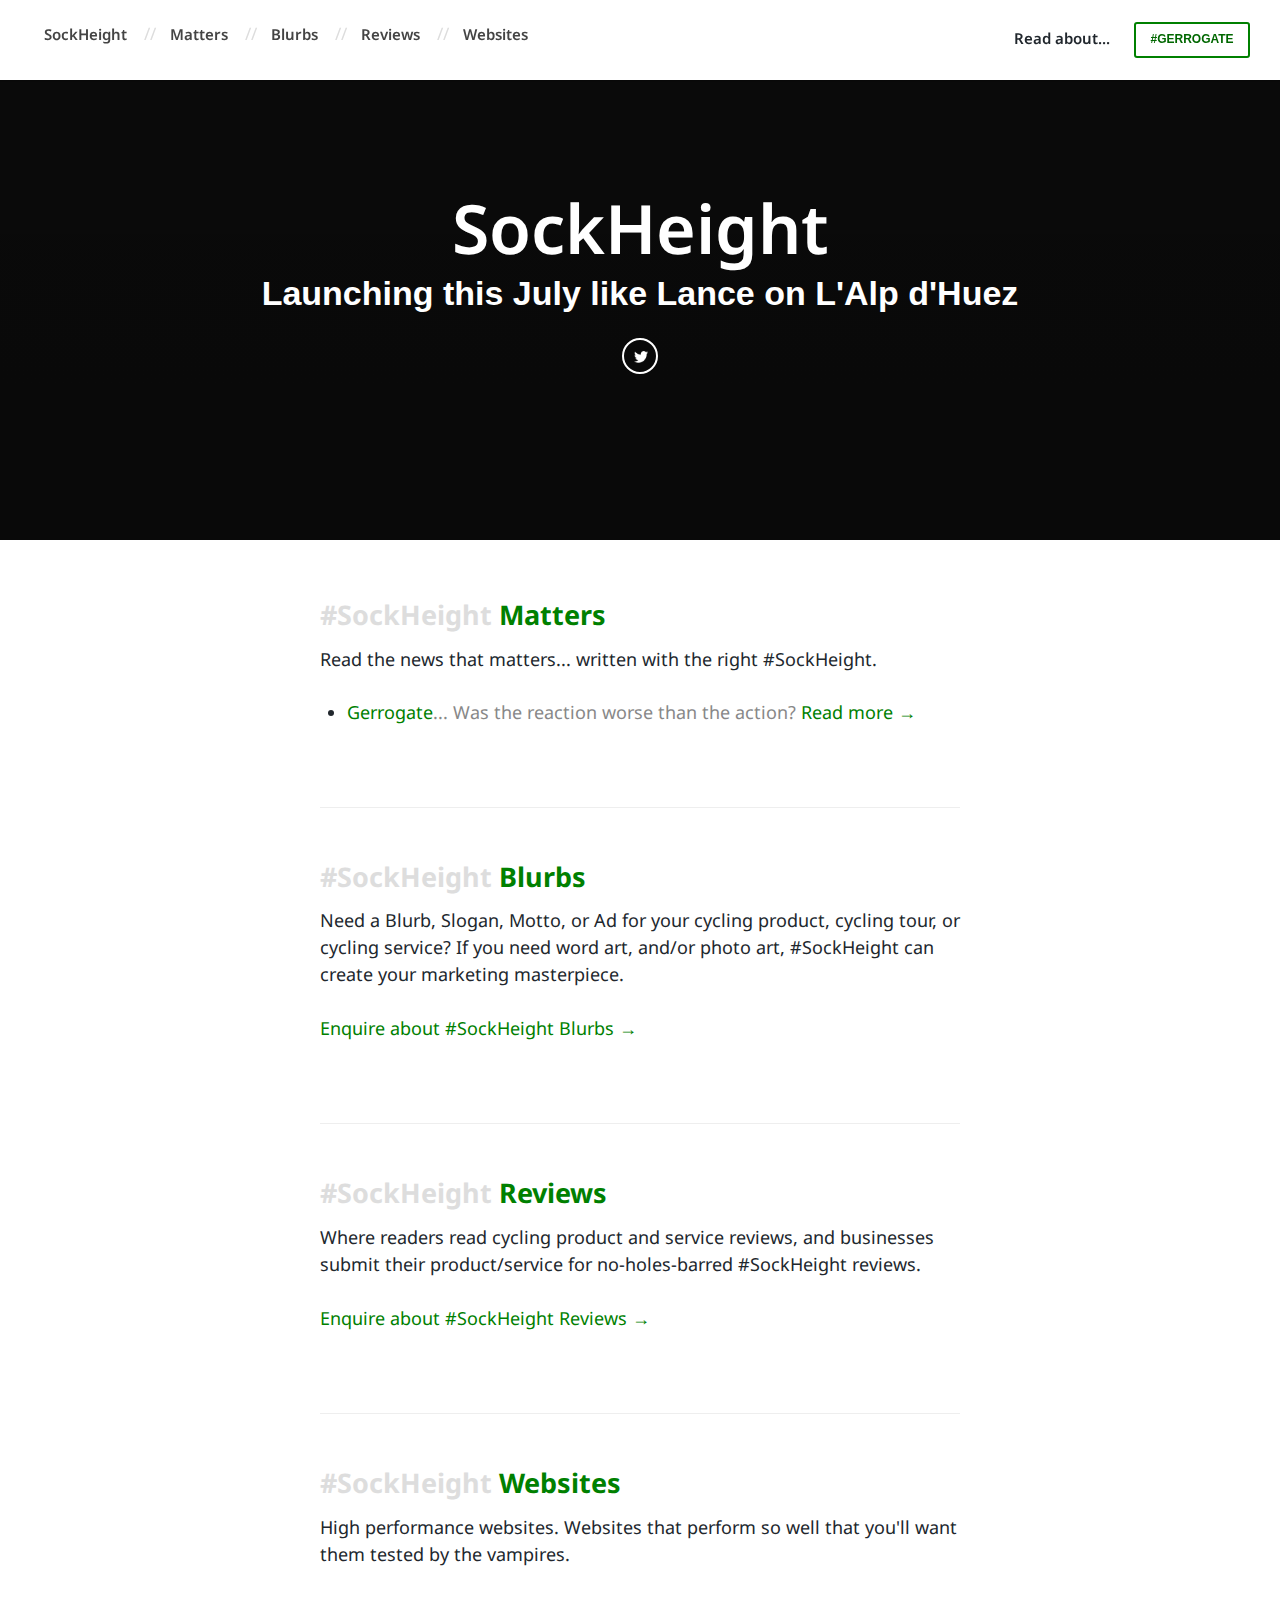
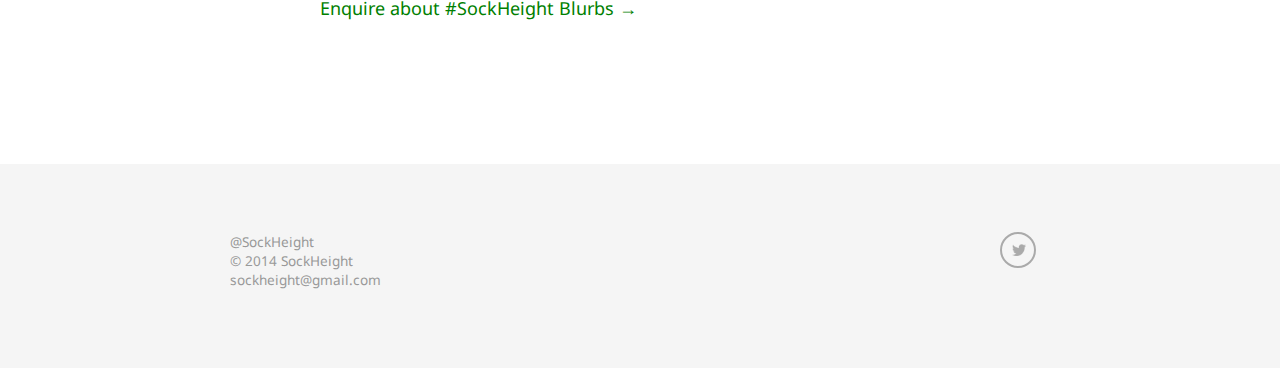
==== commit 95ff793a: "..." ====
--- a/index.html
+++ b/index.html
@@ -1,127 +1,177 @@
-<!DOCTYPE html>
-<html lang="en">
-    <head>
-        <meta charset="utf-8">
-        <title>Sock Height</title>
-        <meta name="apple-mobile-web-app-capable" content="yes" />
-        <meta name="viewport" content="width=device-width, initial-scale=1.0, maximum-scale=1.0, user-scalable=no" />
-        <meta name="apple-mobile-web-app-status-bar-style" content="black" />
-        <link rel="shortcut icon" href="flat-ui/images/favicon.ico">
-        <link rel="stylesheet" href="flat-ui/bootstrap/css/bootstrap.css">
-        <link rel="stylesheet" href="flat-ui/css/flat-ui.css">
-        <!-- Using only with Flat-UI (free)-->
-        <link rel="stylesheet" href="startup-files/css/icon-font.css">
-        <!-- end -->
-        <link rel="stylesheet" href="css/style.css">
-    </head>
-
-    <body>
-        <div class="page-wrapper">
-            <!-- header-10 -->
-            <!--header class="header-10">
-                <div class="container">
-                    <div class="navbar col-sm-12" role="navigation">
-                        <div class="navbar-header">
-                            <button type="button" class="navbar-toggle"></button>
-                            <a class="brand" href="#">Startup</a>
-                         </div>
-                        <div class="collapse navbar-collapse pull-right">
-                            <ul class="nav pull-left">
-                                <li class="active"><a href="#">Home</a></li>
-                                <li><a href="#">Account</a></li>
-                                <li><a href="#">Blog</a></li>
-                                <li><a href="#">Contact</a></li>
-                            </ul>
-                            <form class="navbar-form pull-left">
-                                <a class="btn btn-success" href="#">Buy Now</a>
-                            </form>
-                        </div>
-                    </div>
-                </div>
-                <div class="header-background"></div>
-            </header-->
-            <section class="header-10-sub v-center">
-                <div class="background">
-                    &nbsp;
-                </div>
-                <div>
-                    <div class="container">
-                        <div class="hero-unit">
-                            <h1>Sock Height</h1>
-                            <p>Websites for those who know <span class="white">Sock Height matters</span>.</p>
-                        </div>
-                    </div>
-                </div>
-                <a class="control-btn fui-arrow-down" href="#more"> </a>
-            </section>
-
-            <!-- content-8  -->
-            <section id="more" class="content-8 v-center">
-                <div>
-                    <div class="container">
-                        <!--div class="img">
-                            <img src="startup-files/img/content/img-1@2x.png" alt="">
-                        </div-->
-                        <h3>Launching this July</h3>
-                        <div class="row">
-                            <div class="col-sm-8 col-sm-offset-2">
-                                <p>Sock Height is launching this July like Gerro on a Belgium berg. This brand new, performance-orientated website service is for athletes, brands, industry figures, and everyone who understands that performance and Sock Height matters. </p>
-                            </div>
-                        </div>
-                        <h3>Accepting Work Now</h3>
-                        <div class="row">
-                            <div class="col-sm-8 col-sm-offset-2">
-                                <p>If you need a website now, you're in luck. There are limited builds on offer before the official July launch of Sock Height.</p>
-                                <a class="btn btn-large btn-danger" href="#contact">GET IN TOUCH</a>
-                            </div>
-                        </div>
-                    </div>
-                </div>
-            </section>
-
-            <a name="contact"></a>
-            <section class="contacts-4">
-                <div class="container">
-                    <div class="content">
-                        <div class="social-btns">
-                            <a href="https://twitter.com/SockHeight">
-                                <div class="fui-twitter"></div>
-                                <div class="fui-twitter"></div>
-                            </a>
-                        </div>
-                        <h3>@SockHeight</h3>
-                        <div class="links">
-                            <a href="#">sockheight@gmail.com</a>
-                        </div>
-                    </div>
-                </div>
-            </section>
-
-            <!-- footer-3 -->
-            <footer class="footer-3">
-                <div class="container">
-                    <div class="row v-center">
-                        <div class="col-sm-2">
-                            <a class="brand" href="#">Sock Height</a>
-                        </div>
-                        <div class="col-sm-7">
-                            <div class="additional-links">
-                                Websites for those who know Sock Height matters.</a>
-                            </div>
-                        </div>
-                    </div>
-                </div>
-            </footer>
-        </div>
-
-        <!-- Placed at the end of the document so the pages load faster -->
-        <script src="startup-files/js/jquery-1.10.2.min.js"></script>
-        <script src="flat-ui/js/bootstrap.min.js"></script>
-        <script src="startup-files/js/modernizr.custom.js"></script>
-        <script src="startup-files/js/jquery.scrollTo-1.4.3.1-min.js"></script>
-        <script src="startup-files/js/jquery.parallax.min.js"></script>
-        <script src="startup-files/js/startup-kit.js"></script>
-        <script src="startup-files/js/jquery.backgroundvideo.min.js"></script>
-        <script src="js/script.js"></script>
-    </body>
-</html>
+<!DOCTYPE html>
+<html>
+<head>
+    <meta http-equiv="content-type" content="text/html; charset=utf-8">
+    <meta name="viewport" content="width=device-width, initial-scale=1.0">
+    <title>SockHeight &mdash; Launching this July like Lance on L'Alp d'Huez</title>
+    <link href="https://fonts.googleapis.com/css?family=Droid+Sans:400,700" rel="stylesheet" type="text/css">
+    <link rel="stylesheet" href="/assets/main.css">
+    <link rel="shortcut icon" href="/favicon.ico" type="image/x-icon" />
+    <link rel="apple-touch-icon" href="/images/logo.png"/>
+    <link href="/feed.xml" rel="alternate" type="application/rss+xml" title="SockHeight" />
+    <meta name="title" content="SockHeight">
+    <link rel="canonical" href="//index.html">
+    
+    
+    <meta property="og:title" content="SockHeight"/>
+    <meta property="og:url" content="//index.html"/>
+    
+    
+    <meta property="og:site_name" content="SockHeight">
+</head>
+<body>
+
+<section class="site-nav">
+    <header>
+        <nav id="navigation">
+            <a class="brand" href="/">SockHeight
+	<!--img src="/images/logo.png" alt="SockHeight logo"-->
+</a>
+
+	<span class="subtle">//</span><a href="/#matters">Matters</a>
+
+
+	<span class="subtle">//</span><a href="/#blurbs">Blurbs</a>
+
+
+	<span class="subtle">//</span><a href="/#reviews">Reviews</a>
+
+
+	<span class="subtle">//</span><a href="/#websites">Websites</a>
+
+
+        </nav>
+        <nav class="tagline">
+            <span>Read about... </span>
+            <a href="gerrogate" class="btn btn-outline">#Gerrogate</a>
+        </nav>
+    </header>
+</section>
+
+<div class="blog-cover" style="background-image:url(/images/false);">
+
+    <section>
+        <div class="container">
+            <h1>SockHeight</h1>
+            <h3>Launching this July like Lance on L'Alp d'Huez</h3>
+
+            
+            <a href="https://twitter.com/SockHeight" title="Follow on Twitter" target="_blank"><i class="icon icon-twitter"></i></a>
+            
+        </div>
+    </section>
+</div>
+
+
+<article class="container">
+
+    <section class="index" id="matters">
+        <!-- -->
+        <div>
+            <h2 class="title"><!--a href="" rel="prefetch"--><span class="subtle">#SockHeight</span> <span class="colour">Matters</span><!--/a--></h2>
+            <p>Read the news that matters... written with the right #SockHeight.</p>
+            <p>
+                <ul>
+                    <li><a href="/gerrogate">Gerrogate</a><span class="subtless">... Was the reaction worse than the action?</span> <a href="/gerrogate">Read more &rarr;</a></li>
+                </ul>
+            </p>
+            </div>
+        </div>
+        <!--section class="pagination" style="text-align:center">
+            <a href="/page" class="btn btn-outline">Read More ›</a>
+        </section-->
+        <hr>
+    </section>
+
+    <section class="index" id="blurbs">
+        <!-- -->
+        <div>
+            <h2 class="title"><!--a href="" rel="prefetch"--><span class="subtle">#SockHeight</span> <span class="colour">Blurbs<!--/a--></h2>
+            <p>Need a Blurb, Slogan, Motto, or Ad for your cycling product, cycling tour, or cycling service? If you need word art, and/or photo art, #SockHeight can create your marketing masterpiece.<br><br><a href="mailto:sockheight@gmail.com?subject=#SockHeight Blurb">Enquire about #SockHeight Blurbs &rarr;</a></p>
+            </div>
+        </div>
+        <!--section class="pagination" style="text-align:center">
+            <a href="/page" class="btn btn-outline">Read More ›</a>
+        </section-->
+        <hr>
+    </section>
+
+    <section class="index" id="reviews">
+        <!-- -->
+        <div>
+            <h2 class="title"><!--a href="" rel="prefetch"--><span class="subtle">#SockHeight</span> <span class="colour">Reviews<!--/a--></h2>
+            <p>Where readers read cycling product and service reviews, and businesses submit their product/service for no-holes-barred #SockHeight reviews.<br><br><a href="mailto:sockheight@gmail.com?subject=#SockHeight Review">Enquire about #SockHeight Reviews &rarr;</a></p>
+            </div>
+        </div>
+        <!--section class="pagination" style="text-align:center">
+            <a href="/page" class="btn btn-outline">Read More ›</a>
+        </section-->
+        <hr>
+    </section>
+
+    <section class="index" id="websites">
+        <!-- -->
+        <div>
+            <h2 class="title"><!--a href="" rel="prefetch"--><span class="subtle">#SockHeight</span> <span class="colour">Websites<!--/a--></h2>
+            <p>High performance websites. Websites that perform so well that you'll want them tested by the vampires.<br><br><a href="mailto:sockheight@gmail.com?subject=#SockHeight Websites">Enquire about #SockHeight Blurbs &rarr;</a></p>
+            </div>
+        </div>
+        <!--section class="pagination" style="text-align:center">
+            <a href="/page" class="btn btn-outline">Read More ›</a>
+        </section-->
+    </section>
+
+</article>
+
+
+<footer class="site-footer">
+    <div class="container">
+
+
+        <!--nav>
+            {!% include _menu.html %}
+        </nav-->
+
+        <nav class="social">
+            
+            <a href="https://twitter.com/SockHeight" title="Follow on Twitter" target="_blank"><i class="icon icon-twitter black"></i></a>
+            
+            
+            <!--a href="/feed.xml" title="RSS Feed">
+                <i class="icon icon-rss black"></i>
+            </a-->
+        </nav>
+        <p>
+            <a href="https://twitter.com/SockHeight">@SockHeight</a><br>
+            &copy; 2014 SockHeight<br>
+        <a href="mailto:sockheight@gmail.com?subject=Help my Sock Height">sockheight@gmail.com</a>                        </p>
+    </div>
+</footer>
+
+<script type="text/javascript" src="//ajax.googleapis.com/ajax/libs/jquery/1.7.2/jquery.min.js"></script>
+<script src="/assets/main.js"></script>
+
+
+
+
+
+  <!--google analytics tracking code here-->
+<script type="text/javascript">
+	var _gauges = _gauges || [];
+	(function() {
+		var t   = document.createElement('script');
+		t.type  = 'text/javascript';
+		t.async = true;
+		t.id    = 'gauges-tracker';
+		t.setAttribute('data-site-id', '53639d2de32bb4767a000f28');
+		t.src = '//secure.gaug.es/track.js';
+		var s = document.getElementsByTagName('script')[0];
+		s.parentNode.insertBefore(t, s);
+	})();
+</script>
+
+
+
+
+</body>
+</html>
--- a/assets/main.css
+++ b/assets/main.css
@@ -0,0 +1 @@
+.colour{color:green}.subtle{color:#ddd}.subtless{color:#888}article,aside,details,figcaption,figure,footer,header,hgroup,main,nav,section,summary{display:block}audio,canvas,video{display:inline-block}audio:not([controls]){display:none;height:0}[hidden]{display:none}html{font-family:sans-serif;-webkit-text-size-adjust:100%;-ms-text-size-adjust:100%}body{margin:0}a:focus{outline:thin dotted}a:active,a:hover{outline:0}h1{font-size:2em;margin:0.67em 0}abbr[title]{border-bottom:1px dotted}b,strong{font-weight:bold}dfn{font-style:italic}hr{-moz-box-sizing:content-box;box-sizing:content-box;height:0}mark{background:#ff0;color:#000}code,kbd,pre,samp{font-family:monospace, serif;font-size:1em}pre{white-space:pre-wrap}q{quotes:"\201C" "\201D" "\2018" "\2019"}small{font-size:80%}sub,sup{font-size:75%;line-height:0;position:relative;vertical-align:baseline}sup{top:-0.5em}sub{bottom:-0.25em}img{border:0}svg:not(:root){overflow:hidden}figure{margin:0}fieldset{border:1px solid #c0c0c0;margin:0 2px;padding:0.35em 0.625em 0.75em}legend{border:0;padding:0}button,input,select,textarea{font-family:inherit;font-size:100%;margin:0}button,input{line-height:normal}button,select{text-transform:none}button,html input[type="button"],input[type="reset"],input[type="submit"]{-webkit-appearance:button;cursor:pointer}button[disabled],html input[disabled]{cursor:default}input[type="checkbox"],input[type="radio"]{box-sizing:border-box;padding:0}input[type="search"]{-webkit-appearance:textfield;-moz-box-sizing:content-box;-webkit-box-sizing:content-box;box-sizing:content-box}input[type="search"]::-webkit-search-cancel-button,input[type="search"]::-webkit-search-decoration{-webkit-appearance:none}button::-moz-focus-inner,input::-moz-focus-inner{border:0;padding:0}textarea{overflow:auto;vertical-align:top}table{border-collapse:collapse;border-spacing:0}*,*:before,*:after{-webkit-box-sizing:border-box;-moz-box-sizing:border-box;box-sizing:border-box}html{font-size:62.5%;-webkit-tap-highlight-color:transparent}body{font-family:"Helvetica Neue", Helvetica, Arial, sans-serif;font-size:14px;line-height:1.428571429;color:#333333;background-color:#ffffff}input,button,select,textarea{font-family:inherit;font-size:inherit;line-height:inherit}button,input,select[multiple],textarea{background-image:none}a{color:#428bca;text-decoration:none}a:hover,a:focus{color:#2a6496;text-decoration:underline}a:focus{outline:thin dotted #333;outline:5px auto -webkit-focus-ring-color;outline-offset:-2px}img{vertical-align:middle}.img-responsive{display:block;max-width:100%;height:auto}.img-rounded{border-radius:6px}.img-thumbnail{padding:4px;line-height:1.428571429;background-color:#ffffff;border:1px solid #dddddd;border-radius:4px;-webkit-transition:all 0.2s ease-in-out;transition:all 0.2s ease-in-out;display:inline-block;max-width:100%;height:auto}.img-circle{border-radius:50%}hr{margin-top:20px;margin-bottom:20px;border:0;border-top:1px solid #eeeeee}.sr-only{position:absolute;width:1px;height:1px;margin:-1px;padding:0;overflow:hidden;clip:rect(0 0 0 0);border:0}@media print{*{text-shadow:none !important;color:#000 !important;background:transparent !important;box-shadow:none !important}a,a:visited{text-decoration:underline}a[href]:after{content:" (" attr(href) ")"}abbr[title]:after{content:" (" attr(title) ")"}.ir a:after,a[href^="javascript:"]:after,a[href^="#"]:after{content:""}pre,blockquote{border:1px solid #999;page-break-inside:avoid}thead{display:table-header-group}tr,img{page-break-inside:avoid}img{max-width:100% !important}@page{margin:2cm .5cm}p,h2,h3{orphans:3;widows:3}h2,h3{page-break-after:avoid}.navbar{display:none}.table td,.table th{background-color:#fff !important}.btn>.caret,.dropup>.btn>.caret{border-top-color:#000 !important}.label{border:1px solid #000}.table{border-collapse:collapse !important}.table-bordered th,.table-bordered td{border:1px solid #ddd !important}}p{margin:0 0 10px}.lead{margin-bottom:20px;font-size:16.099999999999998px;font-weight:200;line-height:1.4}@media (min-width: 768px){.lead{font-size:21px}}small{font-size:85%}cite{font-style:normal}.text-muted{color:#999999}.text-primary{color:#428bca}.text-warning{color:#c09853}.text-danger{color:#b94a48}.text-success{color:#468847}.text-info{color:#3a87ad}.text-left{text-align:left}.text-right{text-align:right}.text-center{text-align:center}h1,h2,h3,h4,h5,h6,.h1,.h2,.h3,.h4,.h5,.h6{font-family:"Helvetica Neue", Helvetica, Arial, sans-serif;font-weight:500;line-height:1.1}h1 small,h2 small,h3 small,h4 small,h5 small,h6 small,.h1 small,.h2 small,.h3 small,.h4 small,.h5 small,.h6 small{font-weight:normal;line-height:1;color:#999999}h1,h2,h3{margin-top:20px;margin-bottom:10px}h4,h5,h6{margin-top:10px;margin-bottom:10px}h1,.h1{font-size:36px}h2,.h2{font-size:30px}h3,.h3{font-size:24px}h4,.h4{font-size:18px}h5,.h5{font-size:14px}h6,.h6{font-size:12px}h1 small,.h1 small{font-size:24px}h2 small,.h2 small{font-size:18px}h3 small,.h3 small,h4 small,.h4 small{font-size:14px}.page-header{padding-bottom:9px;margin:40px 0 20px;border-bottom:1px solid #eeeeee}ul,ol{margin-top:0;margin-bottom:10px}ul ul,ol ul,ul ol,ol ol{margin-bottom:0}.list-unstyled{padding-left:0;list-style:none}.list-inline{padding-left:0;list-style:none}.list-inline>li{display:inline-block;padding-left:5px;padding-right:5px}dl{margin-bottom:20px}dt,dd{line-height:1.428571429}dt{font-weight:bold}dd{margin-left:0}@media (min-width: 768px){.dl-horizontal dt{float:left;width:160px;clear:left;text-align:right;overflow:hidden;text-overflow:ellipsis;white-space:nowrap}.dl-horizontal dd{margin-left:180px}.dl-horizontal dd:before,.dl-horizontal dd:after{content:" ";display:table}.dl-horizontal dd:after{clear:both}}abbr[title],abbr[data-original-title]{cursor:help;border-bottom:1px dotted #999999}abbr.initialism{font-size:90%;text-transform:uppercase}blockquote{padding:10px 20px;margin:0 0 20px;border-left:5px solid #eeeeee}blockquote p{font-size:17.5px;font-weight:300;line-height:1.25}blockquote p:last-child{margin-bottom:0}blockquote small{display:block;line-height:1.428571429;color:#999999}blockquote small:before{content:'\2014 \00A0'}blockquote.pull-right{padding-right:15px;padding-left:0;border-right:5px solid #eeeeee;border-left:0}blockquote.pull-right p,blockquote.pull-right small{text-align:right}blockquote.pull-right small:before{content:''}blockquote.pull-right small:after{content:'\00A0 \2014'}q:before,q:after,blockquote:before,blockquote:after{content:""}address{display:block;margin-bottom:20px;font-style:normal;line-height:1.428571429}code,pre{font-family:Monaco, Menlo, Consolas, "Courier New", monospace}code{padding:2px 4px;font-size:90%;color:#c7254e;background-color:#f9f2f4;white-space:nowrap;border-radius:4px}pre{display:block;padding:9.5px;margin:0 0 10px;font-size:13px;line-height:1.428571429;word-break:break-all;word-wrap:break-word;color:#333333;background-color:#f5f5f5;border:1px solid #cccccc;border-radius:4px}pre.prettyprint{margin-bottom:20px}pre code{padding:0;font-size:inherit;color:inherit;white-space:pre-wrap;background-color:transparent;border:0}.pre-scrollable{max-height:340px;overflow-y:scroll}table{max-width:100%;background-color:transparent}th{text-align:left}.table{width:100%;margin-bottom:20px}.table thead>tr>th,.table tbody>tr>th,.table tfoot>tr>th,.table thead>tr>td,.table tbody>tr>td,.table tfoot>tr>td{padding:8px;line-height:1.428571429;vertical-align:top;border-top:1px solid #dddddd}.table thead>tr>th{vertical-align:bottom;border-bottom:2px solid #dddddd}.table caption+thead tr:first-child th,.table colgroup+thead tr:first-child th,.table thead:first-child tr:first-child th,.table caption+thead tr:first-child td,.table colgroup+thead tr:first-child td,.table thead:first-child tr:first-child td{border-top:0}.table tbody+tbody{border-top:2px solid #dddddd}.table .table{background-color:#ffffff}.table-condensed thead>tr>th,.table-condensed tbody>tr>th,.table-condensed tfoot>tr>th,.table-condensed thead>tr>td,.table-condensed tbody>tr>td,.table-condensed tfoot>tr>td{padding:5px}.table-bordered{border:1px solid #dddddd}.table-bordered>thead>tr>th,.table-bordered>tbody>tr>th,.table-bordered>tfoot>tr>th,.table-bordered>thead>tr>td,.table-bordered>tbody>tr>td,.table-bordered>tfoot>tr>td{border:1px solid #dddddd}.table-bordered>thead>tr>th,.table-bordered>thead>tr>td{border-bottom-width:2px}.table-striped>tbody>tr:nth-child(odd)>td,.table-striped>tbody>tr:nth-child(odd)>th{background-color:#f9f9f9}.table-hover>tbody>tr:hover>td,.table-hover>tbody>tr:hover>th{background-color:#f5f5f5}table col[class*="col-"]{float:none;display:table-column}table td[class*="col-"],table th[class*="col-"]{float:none;display:table-cell}.table>thead>tr>td.active,.table>tbody>tr>td.active,.table>tfoot>tr>td.active,.table>thead>tr>th.active,.table>tbody>tr>th.active,.table>tfoot>tr>th.active,.table>thead>tr.active>td,.table>tbody>tr.active>td,.table>tfoot>tr.active>td,.table>thead>tr.active>th,.table>tbody>tr.active>th,.table>tfoot>tr.active>th{background-color:#f5f5f5}.table>thead>tr>td.success,.table>tbody>tr>td.success,.table>tfoot>tr>td.success,.table>thead>tr>th.success,.table>tbody>tr>th.success,.table>tfoot>tr>th.success,.table>thead>tr.success>td,.table>tbody>tr.success>td,.table>tfoot>tr.success>td,.table>thead>tr.success>th,.table>tbody>tr.success>th,.table>tfoot>tr.success>th{background-color:#dff0d8;border-color:#d6e9c6}.table-hover>tbody>tr>td.success:hover,.table-hover>tbody>tr>th.success:hover,.table-hover>tbody>tr.success:hover>td{background-color:#d0e9c6;border-color:#c9e2b3}.table>thead>tr>td.danger,.table>tbody>tr>td.danger,.table>tfoot>tr>td.danger,.table>thead>tr>th.danger,.table>tbody>tr>th.danger,.table>tfoot>tr>th.danger,.table>thead>tr.danger>td,.table>tbody>tr.danger>td,.table>tfoot>tr.danger>td,.table>thead>tr.danger>th,.table>tbody>tr.danger>th,.table>tfoot>tr.danger>th{background-color:#f2dede;border-color:#eed3d7}.table-hover>tbody>tr>td.danger:hover,.table-hover>tbody>tr>th.danger:hover,.table-hover>tbody>tr.danger:hover>td{background-color:#ebcccc;border-color:#e6c1c7}.table>thead>tr>td.warning,.table>tbody>tr>td.warning,.table>tfoot>tr>td.warning,.table>thead>tr>th.warning,.table>tbody>tr>th.warning,.table>tfoot>tr>th.warning,.table>thead>tr.warning>td,.table>tbody>tr.warning>td,.table>tfoot>tr.warning>td,.table>thead>tr.warning>th,.table>tbody>tr.warning>th,.table>tfoot>tr.warning>th{background-color:#fcf8e3;border-color:#fbeed5}.table-hover>tbody>tr>td.warning:hover,.table-hover>tbody>tr>th.warning:hover,.table-hover>tbody>tr.warning:hover>td{background-color:#faf2cc;border-color:#f8e5be}@media (max-width: 768px){.table-responsive{width:100%;margin-bottom:15px;overflow-y:hidden;overflow-x:scroll;border:1px solid #dddddd}.table-responsive>.table{margin-bottom:0;background-color:#fff}.table-responsive>.table>thead>tr>th,.table-responsive>.table>tbody>tr>th,.table-responsive>.table>tfoot>tr>th,.table-responsive>.table>thead>tr>td,.table-responsive>.table>tbody>tr>td,.table-responsive>.table>tfoot>tr>td{white-space:nowrap}.table-responsive>.table-bordered{border:0}.table-responsive>.table-bordered>thead>tr>th:first-child,.table-responsive>.table-bordered>tbody>tr>th:first-child,.table-responsive>.table-bordered>tfoot>tr>th:first-child,.table-responsive>.table-bordered>thead>tr>td:first-child,.table-responsive>.table-bordered>tbody>tr>td:first-child,.table-responsive>.table-bordered>tfoot>tr>td:first-child{border-left:0}.table-responsive>.table-bordered>thead>tr>th:last-child,.table-responsive>.table-bordered>tbody>tr>th:last-child,.table-responsive>.table-bordered>tfoot>tr>th:last-child,.table-responsive>.table-bordered>thead>tr>td:last-child,.table-responsive>.table-bordered>tbody>tr>td:last-child,.table-responsive>.table-bordered>tfoot>tr>td:last-child{border-right:0}.table-responsive>.table-bordered>thead>tr:last-child>th,.table-responsive>.table-bordered>tbody>tr:last-child>th,.table-responsive>.table-bordered>tfoot>tr:last-child>th,.table-responsive>.table-bordered>thead>tr:last-child>td,.table-responsive>.table-bordered>tbody>tr:last-child>td,.table-responsive>.table-bordered>tfoot>tr:last-child>td{border-bottom:0}}fieldset{padding:0;margin:0;border:0}legend{display:block;width:100%;padding:0;margin-bottom:20px;font-size:21px;line-height:inherit;color:#333333;border:0;border-bottom:1px solid #e5e5e5}label{display:inline-block;margin-bottom:5px;font-weight:bold}input[type="search"]{-webkit-box-sizing:border-box;-moz-box-sizing:border-box;box-sizing:border-box}input[type="radio"],input[type="checkbox"]{margin:4px 0 0;margin-top:1px \9;line-height:normal}input[type="file"]{display:block}select[multiple],select[size]{height:auto}select optgroup{font-size:inherit;font-style:inherit;font-family:inherit}input[type="file"]:focus,input[type="radio"]:focus,input[type="checkbox"]:focus{outline:thin dotted #333;outline:5px auto -webkit-focus-ring-color;outline-offset:-2px}input[type="number"]::-webkit-outer-spin-button,input[type="number"]::-webkit-inner-spin-button{height:auto}.form-control:-moz-placeholder{color:#999999}.form-control::-moz-placeholder{color:#999999}.form-control:-ms-input-placeholder{color:#999999}.form-control::-webkit-input-placeholder{color:#999999}.form-control{display:block;width:100%;height:34px;padding:6px 12px;font-size:14px;line-height:1.428571429;color:#555555;vertical-align:middle;background-color:#ffffff;border:1px solid #cccccc;border-radius:4px;-webkit-box-shadow:inset 0 1px 1px rgba(0,0,0,0.075);box-shadow:inset 0 1px 1px rgba(0,0,0,0.075);-webkit-transition:border-color ease-in-out .15s, box-shadow ease-in-out .15s;transition:border-color ease-in-out .15s, box-shadow ease-in-out .15s}.form-control:focus{border-color:#66afe9;outline:0;-webkit-box-shadow:inset 0 1px 1px rgba(0,0,0,0.075),0 0 8px rgba(102,175,233,0.6);box-shadow:inset 0 1px 1px rgba(0,0,0,0.075),0 0 8px rgba(102,175,233,0.6)}.form-control[disabled],.form-control[readonly],fieldset[disabled] .form-control{cursor:not-allowed;background-color:#eeeeee}textarea.form-control{height:auto}.form-group{margin-bottom:15px}.radio,.checkbox{display:block;min-height:20px;margin-top:10px;margin-bottom:10px;padding-left:20px;vertical-align:middle}.radio label,.checkbox label{display:inline;margin-bottom:0;font-weight:normal;cursor:pointer}.radio input[type="radio"],.radio-inline input[type="radio"],.checkbox input[type="checkbox"],.checkbox-inline input[type="checkbox"]{float:left;margin-left:-20px}.radio+.radio,.checkbox+.checkbox{margin-top:-5px}.radio-inline,.checkbox-inline{display:inline-block;padding-left:20px;margin-bottom:0;vertical-align:middle;font-weight:normal;cursor:pointer}.radio-inline+.radio-inline,.checkbox-inline+.checkbox-inline{margin-top:0;margin-left:10px}input[type="radio"][disabled],input[type="checkbox"][disabled],.radio[disabled],.radio-inline[disabled],.checkbox[disabled],.checkbox-inline[disabled],fieldset[disabled] input[type="radio"],fieldset[disabled] input[type="checkbox"],fieldset[disabled] .radio,fieldset[disabled] .radio-inline,fieldset[disabled] .checkbox,fieldset[disabled] .checkbox-inline{cursor:not-allowed}.input-sm{height:30px;padding:5px 10px;font-size:12px;line-height:1.5;border-radius:3px}select.input-sm{height:30px;line-height:30px}textarea.input-sm{height:auto}.input-lg{height:45px;padding:10px 16px;font-size:18px;line-height:1.33;border-radius:6px}select.input-lg{height:45px;line-height:45px}textarea.input-lg{height:auto}.has-warning .help-block,.has-warning .control-label{color:#c09853}.has-warning .form-control{border-color:#c09853;-webkit-box-shadow:inset 0 1px 1px rgba(0,0,0,0.075);box-shadow:inset 0 1px 1px rgba(0,0,0,0.075)}.has-warning .form-control:focus{border-color:#a47e3c;-webkit-box-shadow:inset 0 1px 1px rgba(0,0,0,0.075),0 0 6px #dbc59e;box-shadow:inset 0 1px 1px rgba(0,0,0,0.075),0 0 6px #dbc59e}.has-warning .input-group-addon{color:#c09853;border-color:#c09853;background-color:#fcf8e3}.has-error .help-block,.has-error .control-label{color:#b94a48}.has-error .form-control{border-color:#b94a48;-webkit-box-shadow:inset 0 1px 1px rgba(0,0,0,0.075);box-shadow:inset 0 1px 1px rgba(0,0,0,0.075)}.has-error .form-control:focus{border-color:#953b39;-webkit-box-shadow:inset 0 1px 1px rgba(0,0,0,0.075),0 0 6px #d59392;box-shadow:inset 0 1px 1px rgba(0,0,0,0.075),0 0 6px #d59392}.has-error .input-group-addon{color:#b94a48;border-color:#b94a48;background-color:#f2dede}.has-success .help-block,.has-success .control-label{color:#468847}.has-success .form-control{border-color:#468847;-webkit-box-shadow:inset 0 1px 1px rgba(0,0,0,0.075);box-shadow:inset 0 1px 1px rgba(0,0,0,0.075)}.has-success .form-control:focus{border-color:#356635;-webkit-box-shadow:inset 0 1px 1px rgba(0,0,0,0.075),0 0 6px #7aba7b;box-shadow:inset 0 1px 1px rgba(0,0,0,0.075),0 0 6px #7aba7b}.has-success .input-group-addon{color:#468847;border-color:#468847;background-color:#dff0d8}.form-control-static{margin-bottom:0;padding-top:7px}.help-block{display:block;margin-top:5px;margin-bottom:10px;color:#737373}@media (min-width: 768px){.form-inline .form-group{display:inline-block;margin-bottom:0;vertical-align:middle}.form-inline .form-control{display:inline-block}.form-inline .radio,.form-inline .checkbox{display:inline-block;margin-top:0;margin-bottom:0;padding-left:0}.form-inline .radio input[type="radio"],.form-inline .checkbox input[type="checkbox"]{float:none;margin-left:0}}.form-horizontal .control-label,.form-horizontal .radio,.form-horizontal .checkbox,.form-horizontal .radio-inline,.form-horizontal .checkbox-inline{margin-top:0;margin-bottom:0;padding-top:7px}.form-horizontal .form-group{margin-left:-15px;margin-right:-15px}.form-horizontal .form-group:before,.form-horizontal .form-group:after{content:" ";display:table}.form-horizontal .form-group:after{clear:both}@media (min-width: 768px){.form-horizontal .control-label{text-align:right}}.btn:focus{outline:thin dotted #333;outline:5px auto -webkit-focus-ring-color;outline-offset:-2px}.btn:hover,.btn:focus{color:#333333;text-decoration:none}.btn:active,.btn.active{outline:0;background-image:none;-webkit-box-shadow:inset 0 3px 5px rgba(0,0,0,0.125);box-shadow:inset 0 3px 5px rgba(0,0,0,0.125)}.btn.disabled,.btn[disabled],fieldset[disabled] .btn{cursor:not-allowed;pointer-events:none;opacity:0.65;filter:alpha(opacity=65);-webkit-box-shadow:none;box-shadow:none}.btn-default{color:#333333;background-color:#ffffff;border-color:#cccccc}.btn-default:hover,.btn-default:focus,.btn-default:active,.btn-default.active,.open .dropdown-toggle.btn-default{color:#333333;background-color:#ebebeb;border-color:#adadad}.btn-default:active,.btn-default.active,.open .dropdown-toggle.btn-default{background-image:none}.btn-default.disabled,.btn-default[disabled],fieldset[disabled] .btn-default,.btn-default.disabled:hover,.btn-default[disabled]:hover,fieldset[disabled] .btn-default:hover,.btn-default.disabled:focus,.btn-default[disabled]:focus,fieldset[disabled] .btn-default:focus,.btn-default.disabled:active,.btn-default[disabled]:active,fieldset[disabled] .btn-default:active,.btn-default.disabled.active,.btn-default[disabled].active,fieldset[disabled] .btn-default.active{background-color:#ffffff;border-color:#cccccc}.btn-primary{color:#ffffff;background-color:#428bca;border-color:#357ebd}.btn-primary:hover,.btn-primary:focus,.btn-primary:active,.btn-primary.active,.open .dropdown-toggle.btn-primary{color:#ffffff;background-color:#3276b1;border-color:#285e8e}.btn-primary:active,.btn-primary.active,.open .dropdown-toggle.btn-primary{background-image:none}.btn-primary.disabled,.btn-primary[disabled],fieldset[disabled] .btn-primary,.btn-primary.disabled:hover,.btn-primary[disabled]:hover,fieldset[disabled] .btn-primary:hover,.btn-primary.disabled:focus,.btn-primary[disabled]:focus,fieldset[disabled] .btn-primary:focus,.btn-primary.disabled:active,.btn-primary[disabled]:active,fieldset[disabled] .btn-primary:active,.btn-primary.disabled.active,.btn-primary[disabled].active,fieldset[disabled] .btn-primary.active{background-color:#428bca;border-color:#357ebd}.btn-warning{color:#ffffff;background-color:#f0ad4e;border-color:#eea236}.btn-warning:hover,.btn-warning:focus,.btn-warning:active,.btn-warning.active,.open .dropdown-toggle.btn-warning{color:#ffffff;background-color:#ed9c28;border-color:#d58512}.btn-warning:active,.btn-warning.active,.open .dropdown-toggle.btn-warning{background-image:none}.btn-warning.disabled,.btn-warning[disabled],fieldset[disabled] .btn-warning,.btn-warning.disabled:hover,.btn-warning[disabled]:hover,fieldset[disabled] .btn-warning:hover,.btn-warning.disabled:focus,.btn-warning[disabled]:focus,fieldset[disabled] .btn-warning:focus,.btn-warning.disabled:active,.btn-warning[disabled]:active,fieldset[disabled] .btn-warning:active,.btn-warning.disabled.active,.btn-warning[disabled].active,fieldset[disabled] .btn-warning.active{background-color:#f0ad4e;border-color:#eea236}.btn-danger{color:#ffffff;background-color:#d9534f;border-color:#d43f3a}.btn-danger:hover,.btn-danger:focus,.btn-danger:active,.btn-danger.active,.open .dropdown-toggle.btn-danger{color:#ffffff;background-color:#d2322d;border-color:#ac2925}.btn-danger:active,.btn-danger.active,.open .dropdown-toggle.btn-danger{background-image:none}.btn-danger.disabled,.btn-danger[disabled],fieldset[disabled] .btn-danger,.btn-danger.disabled:hover,.btn-danger[disabled]:hover,fieldset[disabled] .btn-danger:hover,.btn-danger.disabled:focus,.btn-danger[disabled]:focus,fieldset[disabled] .btn-danger:focus,.btn-danger.disabled:active,.btn-danger[disabled]:active,fieldset[disabled] .btn-danger:active,.btn-danger.disabled.active,.btn-danger[disabled].active,fieldset[disabled] .btn-danger.active{background-color:#d9534f;border-color:#d43f3a}.btn-success{color:#ffffff;background-color:#5cb85c;border-color:#4cae4c}.btn-success:hover,.btn-success:focus,.btn-success:active,.btn-success.active,.open .dropdown-toggle.btn-success{color:#ffffff;background-color:#47a447;border-color:#398439}.btn-success:active,.btn-success.active,.open .dropdown-toggle.btn-success{background-image:none}.btn-success.disabled,.btn-success[disabled],fieldset[disabled] .btn-success,.btn-success.disabled:hover,.btn-success[disabled]:hover,fieldset[disabled] .btn-success:hover,.btn-success.disabled:focus,.btn-success[disabled]:focus,fieldset[disabled] .btn-success:focus,.btn-success.disabled:active,.btn-success[disabled]:active,fieldset[disabled] .btn-success:active,.btn-success.disabled.active,.btn-success[disabled].active,fieldset[disabled] .btn-success.active{background-color:#5cb85c;border-color:#4cae4c}.btn-info{color:#ffffff;background-color:#5bc0de;border-color:#46b8da}.btn-info:hover,.btn-info:focus,.btn-info:active,.btn-info.active,.open .dropdown-toggle.btn-info{color:#ffffff;background-color:#39b3d7;border-color:#269abc}.btn-info:active,.btn-info.active,.open .dropdown-toggle.btn-info{background-image:none}.btn-info.disabled,.btn-info[disabled],fieldset[disabled] .btn-info,.btn-info.disabled:hover,.btn-info[disabled]:hover,fieldset[disabled] .btn-info:hover,.btn-info.disabled:focus,.btn-info[disabled]:focus,fieldset[disabled] .btn-info:focus,.btn-info.disabled:active,.btn-info[disabled]:active,fieldset[disabled] .btn-info:active,.btn-info.disabled.active,.btn-info[disabled].active,fieldset[disabled] .btn-info.active{background-color:#5bc0de;border-color:#46b8da}.btn-link{color:#428bca;font-weight:normal;cursor:pointer;border-radius:0}.btn-link,.btn-link:active,.btn-link[disabled],fieldset[disabled] .btn-link{background-color:transparent;-webkit-box-shadow:none;box-shadow:none}.btn-link,.btn-link:hover,.btn-link:focus,.btn-link:active{border-color:transparent}.btn-link:hover,.btn-link:focus{color:#2a6496;text-decoration:underline;background-color:transparent}.btn-link[disabled]:hover,fieldset[disabled] .btn-link:hover,.btn-link[disabled]:focus,fieldset[disabled] .btn-link:focus{color:#999999;text-decoration:none}.btn-lg{padding:10px 16px;font-size:18px;line-height:1.33;border-radius:6px}.btn-sm,.btn-xs{padding:5px 10px;font-size:12px;line-height:1.5;border-radius:3px}.btn-xs{padding:1px 5px}.btn-block{display:block;width:100%;padding-left:0;padding-right:0}.btn-block+.btn-block{margin-top:5px}.caret{display:inline-block;width:0;height:0;margin-left:2px;vertical-align:middle;border-top:4px solid #000000;border-right:4px solid transparent;border-left:4px solid transparent;border-bottom:0 dotted;content:""}.dropdown{position:relative}.dropdown-toggle:focus{outline:0}.dropdown-menu{position:absolute;top:100%;left:0;z-index:1000;display:none;float:left;min-width:160px;padding:5px 0;margin:2px 0 0;list-style:none;font-size:14px;background-color:#ffffff;border:1px solid #cccccc;border:1px solid rgba(0,0,0,0.15);border-radius:4px;-webkit-box-shadow:0 6px 12px rgba(0,0,0,0.175);box-shadow:0 6px 12px rgba(0,0,0,0.175);background-clip:padding-box}.dropdown-menu.pull-right{right:0;left:auto}.dropdown-menu .divider{height:1px;margin:9px 0;overflow:hidden;background-color:#e5e5e5}.dropdown-menu>li>a{display:block;padding:3px 20px;clear:both;font-weight:normal;line-height:1.428571429;color:#333333;white-space:nowrap}.dropdown-menu>li>a:hover,.dropdown-menu>li>a:focus{text-decoration:none;color:#ffffff;background-color:#428bca}.dropdown-menu>.active>a,.dropdown-menu>.active>a:hover,.dropdown-menu>.active>a:focus{color:#ffffff;text-decoration:none;outline:0;background-color:#428bca}.dropdown-menu>.disabled>a,.dropdown-menu>.disabled>a:hover,.dropdown-menu>.disabled>a:focus{color:#999999}.dropdown-menu>.disabled>a:hover,.dropdown-menu>.disabled>a:focus{text-decoration:none;background-color:transparent;background-image:none;filter:progid:DXImageTransform.Microsoft.gradient(enabled = false);cursor:not-allowed}.open>.dropdown-menu{display:block}.open>a{outline:0}.dropdown-header{display:block;padding:3px 20px;font-size:12px;line-height:1.428571429;color:#999999}.dropdown-backdrop{position:fixed;left:0;right:0;bottom:0;top:0;z-index:990}.pull-right>.dropdown-menu{right:0;left:auto}.dropup .caret,.navbar-fixed-bottom .dropdown .caret{border-top:0 dotted;border-bottom:4px solid #000000;content:""}.dropup .dropdown-menu,.navbar-fixed-bottom .dropdown .dropdown-menu{top:auto;bottom:100%;margin-bottom:1px}@media (min-width: 768px){.navbar-right .dropdown-menu{right:0;left:auto}}input[type="submit"].btn-block,input[type="reset"].btn-block,input[type="button"].btn-block{width:100%}@-ms-viewport{width:device-width}@media screen and (max-width: 400px){@-ms-viewport{width:320px}}.hidden{display:none !important;visibility:hidden !important}.visible-xs{display:none !important}tr.visible-xs{display:none !important}th.visible-xs,td.visible-xs{display:none !important}@media (max-width: 767px){.visible-xs{display:block !important}tr.visible-xs{display:table-row !important}th.visible-xs,td.visible-xs{display:table-cell !important}}@media (min-width: 768px) and (max-width: 991px){.visible-xs.visible-sm{display:block !important}tr.visible-xs.visible-sm{display:table-row !important}th.visible-xs.visible-sm,td.visible-xs.visible-sm{display:table-cell !important}}@media (min-width: 992px) and (max-width: 1199px){.visible-xs.visible-md{display:block !important}tr.visible-xs.visible-md{display:table-row !important}th.visible-xs.visible-md,td.visible-xs.visible-md{display:table-cell !important}}@media (min-width: 1200px){.visible-xs.visible-lg{display:block !important}tr.visible-xs.visible-lg{display:table-row !important}th.visible-xs.visible-lg,td.visible-xs.visible-lg{display:table-cell !important}}.visible-sm{display:none !important}tr.visible-sm{display:none !important}th.visible-sm,td.visible-sm{display:none !important}@media (max-width: 767px){.visible-sm.visible-xs{display:block !important}tr.visible-sm.visible-xs{display:table-row !important}th.visible-sm.visible-xs,td.visible-sm.visible-xs{display:table-cell !important}}@media (min-width: 768px) and (max-width: 991px){.visible-sm{display:block !important}tr.visible-sm{display:table-row !important}th.visible-sm,td.visible-sm{display:table-cell !important}}@media (min-width: 992px) and (max-width: 1199px){.visible-sm.visible-md{display:block !important}tr.visible-sm.visible-md{display:table-row !important}th.visible-sm.visible-md,td.visible-sm.visible-md{display:table-cell !important}}@media (min-width: 1200px){.visible-sm.visible-lg{display:block !important}tr.visible-sm.visible-lg{display:table-row !important}th.visible-sm.visible-lg,td.visible-sm.visible-lg{display:table-cell !important}}.visible-md{display:none !important}tr.visible-md{display:none !important}th.visible-md,td.visible-md{display:none !important}@media (max-width: 767px){.visible-md.visible-xs{display:block !important}tr.visible-md.visible-xs{display:table-row !important}th.visible-md.visible-xs,td.visible-md.visible-xs{display:table-cell !important}}@media (min-width: 768px) and (max-width: 991px){.visible-md.visible-sm{display:block !important}tr.visible-md.visible-sm{display:table-row !important}th.visible-md.visible-sm,td.visible-md.visible-sm{display:table-cell !important}}@media (min-width: 992px) and (max-width: 1199px){.visible-md{display:block !important}tr.visible-md{display:table-row !important}th.visible-md,td.visible-md{display:table-cell !important}}@media (min-width: 1200px){.visible-md.visible-lg{display:block !important}tr.visible-md.visible-lg{display:table-row !important}th.visible-md.visible-lg,td.visible-md.visible-lg{display:table-cell !important}}.visible-lg{display:none !important}tr.visible-lg{display:none !important}th.visible-lg,td.visible-lg{display:none !important}@media (max-width: 767px){.visible-lg.visible-xs{display:block !important}tr.visible-lg.visible-xs{display:table-row !important}th.visible-lg.visible-xs,td.visible-lg.visible-xs{display:table-cell !important}}@media (min-width: 768px) and (max-width: 991px){.visible-lg.visible-sm{display:block !important}tr.visible-lg.visible-sm{display:table-row !important}th.visible-lg.visible-sm,td.visible-lg.visible-sm{display:table-cell !important}}@media (min-width: 992px) and (max-width: 1199px){.visible-lg.visible-md{display:block !important}tr.visible-lg.visible-md{display:table-row !important}th.visible-lg.visible-md,td.visible-lg.visible-md{display:table-cell !important}}@media (min-width: 1200px){.visible-lg{display:block !important}tr.visible-lg{display:table-row !important}th.visible-lg,td.visible-lg{display:table-cell !important}}.hidden-xs{display:block !important}tr.hidden-xs{display:table-row !important}th.hidden-xs,td.hidden-xs{display:table-cell !important}@media (max-width: 767px){.hidden-xs{display:none !important}tr.hidden-xs{display:none !important}th.hidden-xs,td.hidden-xs{display:none !important}}@media (min-width: 768px) and (max-width: 991px){.hidden-xs.hidden-sm{display:none !important}tr.hidden-xs.hidden-sm{display:none !important}th.hidden-xs.hidden-sm,td.hidden-xs.hidden-sm{display:none !important}}@media (min-width: 992px) and (max-width: 1199px){.hidden-xs.hidden-md{display:none !important}tr.hidden-xs.hidden-md{display:none !important}th.hidden-xs.hidden-md,td.hidden-xs.hidden-md{display:none !important}}@media (min-width: 1200px){.hidden-xs.hidden-lg{display:none !important}tr.hidden-xs.hidden-lg{display:none !important}th.hidden-xs.hidden-lg,td.hidden-xs.hidden-lg{display:none !important}}.hidden-sm{display:block !important}tr.hidden-sm{display:table-row !important}th.hidden-sm,td.hidden-sm{display:table-cell !important}@media (max-width: 767px){.hidden-sm.hidden-xs{display:none !important}tr.hidden-sm.hidden-xs{display:none !important}th.hidden-sm.hidden-xs,td.hidden-sm.hidden-xs{display:none !important}}@media (min-width: 768px) and (max-width: 991px){.hidden-sm{display:none !important}tr.hidden-sm{display:none !important}th.hidden-sm,td.hidden-sm{display:none !important}}@media (min-width: 992px) and (max-width: 1199px){.hidden-sm.hidden-md{display:none !important}tr.hidden-sm.hidden-md{display:none !important}th.hidden-sm.hidden-md,td.hidden-sm.hidden-md{display:none !important}}@media (min-width: 1200px){.hidden-sm.hidden-lg{display:none !important}tr.hidden-sm.hidden-lg{display:none !important}th.hidden-sm.hidden-lg,td.hidden-sm.hidden-lg{display:none !important}}.hidden-md{display:block !important}tr.hidden-md{display:table-row !important}th.hidden-md,td.hidden-md{display:table-cell !important}@media (max-width: 767px){.hidden-md.hidden-xs{display:none !important}tr.hidden-md.hidden-xs{display:none !important}th.hidden-md.hidden-xs,td.hidden-md.hidden-xs{display:none !important}}@media (min-width: 768px) and (max-width: 991px){.hidden-md.hidden-sm{display:none !important}tr.hidden-md.hidden-sm{display:none !important}th.hidden-md.hidden-sm,td.hidden-md.hidden-sm{display:none !important}}@media (min-width: 992px) and (max-width: 1199px){.hidden-md{display:none !important}tr.hidden-md{display:none !important}th.hidden-md,td.hidden-md{display:none !important}}@media (min-width: 1200px){.hidden-md.hidden-lg{display:none !important}tr.hidden-md.hidden-lg{display:none !important}th.hidden-md.hidden-lg,td.hidden-md.hidden-lg{display:none !important}}.hidden-lg{display:block !important}tr.hidden-lg{display:table-row !important}th.hidden-lg,td.hidden-lg{display:table-cell !important}@media (max-width: 767px){.hidden-lg.hidden-xs{display:none !important}tr.hidden-lg.hidden-xs{display:none !important}th.hidden-lg.hidden-xs,td.hidden-lg.hidden-xs{display:none !important}}@media (min-width: 768px) and (max-width: 991px){.hidden-lg.hidden-sm{display:none !important}tr.hidden-lg.hidden-sm{display:none !important}th.hidden-lg.hidden-sm,td.hidden-lg.hidden-sm{display:none !important}}@media (min-width: 992px) and (max-width: 1199px){.hidden-lg.hidden-md{display:none !important}tr.hidden-lg.hidden-md{display:none !important}th.hidden-lg.hidden-md,td.hidden-lg.hidden-md{display:none !important}}@media (min-width: 1200px){.hidden-lg{display:none !important}tr.hidden-lg{display:none !important}th.hidden-lg,td.hidden-lg{display:none !important}}.visible-print{display:none !important}tr.visible-print{display:none !important}th.visible-print,td.visible-print{display:none !important}@media print{.visible-print{display:block !important}tr.visible-print{display:table-row !important}th.visible-print,td.visible-print{display:table-cell !important}.hidden-print{display:none !important}tr.hidden-print{display:none !important}th.hidden-print,td.hidden-print{display:none !important}}body{margin:0;border:0;padding:80px 0 0;font-family:"Droid Sans", "Helvetica Neue", Helvetica, Arial, sans-serif;color:#21272d;-webkit-font-smoothing:antialiased;text-rendering:optimizelegibility;font-size:17px}.is-visible .site-nav{top:100px}.is-visible .top-nav{opacity:1;-webkit-transform:translate3d(0px, 0px, 0px);transition:0.3s all ease;top:-200px}h1,h2,h3,h4,h5{color:#263c4c}h1,h2{font-family:"Droid Sans", "Helvetica Neue", Helvetica, Arial, sans-serif}a{color:green;text-decoration:none;transition:all 0.2s ease}a:hover{color:black;text-decoration:none}.container{max-width:820px;margin:0 auto}.article-cover,.blog-cover{max-width:100%;margin-top:0;position:relative;max-height:460px;overflow:hidden;background:#eee}.article-cover>div,.blog-cover>div{max-height:480px;line-height:0}.article-cover .image,.blog-cover .image{width:100%;top:0;position:relative}.index{margin:0 5em}.index>div{display:table-cell}.index .title{margin:0em 0 0.6em}.index .avatar{float:left;border-radius:62px;height:48px;width:48px;margin-top:0;margin-right:30px}.blog-cover{height:720px;background-color:#111;background-size:cover;background-position:center center;z-index:1}.blog-cover section{text-align:center;position:absolute;left:0;right:0;top:0;bottom:0;background-color:rgba(0,0,0,0.4);background-image:linear-gradient(bottom, rgba(0,0,0,0.15) 0%, transparent 100%);background-image:-o-linear-gradient(bottom, rgba(0,0,0,0.15) 0%, transparent 100%);background-image:-moz-linear-gradient(bottom, rgba(0,0,0,0.15) 0%, transparent 100%);background-image:-webkit-linear-gradient(bottom, rgba(0,0,0,0.15) 0%, transparent 100%);background-image:-ms-linear-gradient(bottom, rgba(0,0,0,0.15) 0%, transparent 100%);background-image:-webkit-gradient(linear, left bottom, left top, color-stop(0, rgba(0,0,0,0.15)), color-stop(1, transparent));padding:100px 0;z-index:10}.blog-cover section a:last-child{margin:1.5em 0 0 0}.blog-cover section a{color:#fff;border:0;width:36px;height:36px;border:2px solid white;display:inline-block;padding:10px 0;border-radius:42px;margin:1.5em 1em 0em 0;transition:0.2s all ease;line-height:0;text-align:center}.blog-cover section a:hover{transition:0.2s all ease;background:#fff}.blog-cover section a:hover .icon-rss{background-position:1px -11px}.blog-cover section a:hover .icon-twitter{background-position:0px -15px}.blog-cover section a:hover .icon-facebook{background-position:0px -14px}.blog-cover h1{font-size:4em;line-height:1.4em}.blog-cover h3{font-size:2em}.blog-cover h1,.blog-cover h3{color:#fff;margin:0;font-weight:600}.pagination{text-align:center}.site-footer{padding:5em 0;margin:4em 0 0 0;background:whitesmoke;color:#aaa;font-size:0.8em}.site-footer a{color:#777;border:0;margin:0 0.5em}.site-footer a:hover{color:#222}.site-footer p{color:#999}.site-footer p a{margin:0;color:#999}.site-footer nav{display:inline-block}.site-footer .social{float:right}.site-footer .social a{color:#000;border:0;width:36px;height:36px;border:2px solid black;display:inline-block;padding:10px 0;border-radius:42px;margin:0 1em 0em 0;transition:0.2s all ease;line-height:0;text-align:center;opacity:0.3}.site-footer .social a:hover{opacity:0.9}.muted{color:#848484}.btn{color:#fff;font-weight:bold;background-color:#54b89d;font-size:1em;padding:0.6em 1.2em;display:inline-block;position:relative;border:0;text-align:center;text-decoration:none;font-style:normal;font-weight:600;cursor:pointer;border-bottom:1px solid rgba(0,0,0,0.1);vertical-align:bottom;text-rendering:optimizeLegibility;border-radius:2px;vertical-align:middle;font-family:"proxima-nova", "Helvetica Neue", Helvetica, Arial, sans-serif;border-radius:2px;background:#4dab7d;border:2px solid #4dab7d;text-transform:uppercase;white-space:nowrap}.btn:hover{background:#3d8863;border-color:#3d8863;color:#fff}.btn:active{box-shadow:none}.btn-outline{background:none;border-radius:4px;font-size:0.8em;border:2px solid green;border-radius:3px;color:#006700;transition:none}.btn-outline:hover{border:2px solid #006700;color:#004d00;background:none}.site-nav{background:#fff;height:80px;position:absolute;left:0;right:0;top:0;box-shadow:0 0 1px 1px rgba(0,0,0,0.1);-webkit-backface-visibility:hidden;-webkit-perspective:1000;transition:all 0.35s ease;z-index:100}.site-nav .caret{opacity:0.2}.site-nav .brand img{height:40px;margin-right:10px;margin-top:-2px}.site-nav .dropdown{display:inline-block}.site-nav nav{padding:22px 30px;float:left;height:80px;display:table-cell}.site-nav #navigation{padding-right:0}.site-nav #navigation a{border:0;margin:0 0.9em;display:inline-block}.site-nav #navigation a:hover{color:green}.site-nav #navigation>a,.site-nav #navigation .dropdown-toggle{color:#444;border:0;font-weight:600;font-size:15px;display:inline-block}.site-nav #navigation .dropdown-toggle{padding:6px 0.5em;text-align:center}.site-nav #navigation .dropdown-toggle:hover{background:#eee}.site-nav .tagline{float:right;text-align:right;font-size:15px;font-weight:600}.site-nav .tagline span{line-height:0;padding-right:20px}body.nav-hidden .site-nav{top:-100px;transition:all 0.35s ease;-webkit-transform:translate3d(0px, 0, 0px)}article{background:#fff;padding:60px 0;font-size:18px}article .container>header,article .container>section,article .container>footer{margin:0 5em}article .social{height:40px;padding:10px 0}article .social>div{display:inline-block;min-width:120px}article .container>footer{border-top:1px solid #ddd;border-bottom:1px solid #ddd;padding-top:1.5em;padding-bottom:1.5em;margin-top:1.5em;margin-bottom:1.5em}article header{margin-top:2em;margin-bottom:2em}article header::after{content:" ";display:block;width:1.5em;height:0.2em;background:#ddd;margin:1em 0}article address{margin:0;font-size:0.9em;max-height:48px}article address p{margin:0;display:inline-block}article address img{border-radius:54px;width:64px;height:64px;margin:0 20px 0 0;display:inline-block;margin-top:-28px}article address .follow{margin:1em 0 0}article p{font-size:1em;line-height:1.5;color:#21272d;font-weight:400;margin:0 0 1.5em}article ol,article ul{font-weight:600;margin:1.5em 0;padding:0;list-style-position:outside;padding-left:1.5em}article ol li,article ul li{font-weight:400;margin-bottom:0.5em}article blockquote{font-size:24px;margin:1.2em -4em 1.2em 0;padding:0;padding-left:30px}article blockquote p{font-size:30px;line-height:1.1;color:green;font-weight:600}article h1{font-weight:600;font-size:2.1em;margin:0.5em 0 1em}article h2{font-size:1.5em;margin:0.5em 0 1em;font-weight:600}article h3{font-size:1.3em;font-weight:600}article h4{font-size:1.2em;font-weight:600}article hr{margin:3em 0}article .meta{color:#848484;font-size:13px;text-transform:uppercase;margin-bottom:0.3em;font-weight:400;letter-spacing:1px}article .meta time,article .meta address{display:inline;font-size:13px}article .meta a{border:0;color:#848484}article img{max-width:100%;margin:1em 0}article .title{margin:0.2em 0;font-weight:bold}article .title a{border:0}article .subtitle{font-size:1.4em;margin:0.2em 0;color:#848484;font-weight:300}article .highlight{border:0}article .highlight .lineno{color:#848484}article pre{border:0;padding:1.5em 3em;margin:0 -3em 1.5em;background:whitesmoke;border:0;border-radius:2px;border-bottom:1px solid #eee;width:100%;font-size:0.8em;overflow-x:auto;display:block}article pre code{font-size:0.8em;border:0}article code{border-bottom:1px solid #ddd;border-radius:2px;color:#222}article .rounded img{border-radius:6px}article .border img{border:1px solid #ddd}article .full{margin:1.5em -6em;padding:0;text-align:center}article .full iframe{max-width:100% !important}article .full img{max-width:100%;margin:0;transition:0.5s all ease}article .full.zoomable img{cursor:-webkit-zoom-in}article .full.zoomable img.zoom{cursor:-webkit-zoom-out}article .full.zoomable img.zoom{-webkit-transform:scale(1.2);transition:0.4s all ease;box-shadow:0 2px 5px rgba(0,0,0,0.5)}.icon{display:inline-block;width:12px;height:12px;vertical-align:middle;background-repeat:no-repeat}.icon-rss{background-image:url([data-uri]);background-size:11px;background-position:1px 0px}.icon-twitter{background-image:url([data-uri]);background-size:14px;background-position:1px 1px;width:15px;height:15px}.icon-facebook{background-image:url([data-uri]);background-size:14px;background-position:0 0;width:14px;height:14px}.icon-rss.black{background-position:1px -11px}.icon-twitter.black{background-position:1px -16px}.icon-facebook.black{background-position:0px -14px}.highlight{background:#ffffff}.highlight .c{color:#999988;font-style:italic}.highlight .err{color:#a61717;background-color:#e3d2d2}.highlight .k{font-weight:bold}.highlight .o{font-weight:bold}.highlight .cm{color:#999988;font-style:italic}.highlight .cp{color:#999999;font-weight:bold}.highlight .c1{color:#999988;font-style:italic}.highlight .cs{color:#999999;font-weight:bold;font-style:italic}.highlight .gd{color:#000000;background-color:#ffdddd}.highlight .gd .x{color:#000000;background-color:#ffaaaa}.highlight .ge{font-style:italic}.highlight .gr{color:#aa0000}.highlight .gh{color:#999999}.highlight .gi{color:#000000;background-color:#ddffdd}.highlight .gi .x{color:#000000;background-color:#aaffaa}.highlight .go{color:#888888}.highlight .gp{color:#555555}.highlight .gs{font-weight:bold}.highlight .gu{color:#aaaaaa}.highlight .gt{color:#aa0000}.highlight .kc{font-weight:bold}.highlight .kd{font-weight:bold}.highlight .kp{font-weight:bold}.highlight .kr{font-weight:bold}.highlight .kt{color:#445588;font-weight:bold}.highlight .m{color:#009999}.highlight .s{color:#dd1144}.highlight .na{color:teal}.highlight .nb{color:#0086b3}.highlight .nc{color:#445588;font-weight:bold}.highlight .no{color:teal}.highlight .ni{color:purple}.highlight .ne{color:#990000;font-weight:bold}.highlight .nf{color:#990000;font-weight:bold}.highlight .nn{color:#555555}.highlight .nt{color:navy}.highlight .nv{color:teal}.highlight .ow{font-weight:bold}.highlight .w{color:#bbbbbb}.highlight .mf{color:#009999}.highlight .mh{color:#009999}.highlight .mi{color:#009999}.highlight .mo{color:#009999}.highlight .sb{color:#dd1144}.highlight .sc{color:#dd1144}.highlight .sd{color:#dd1144}.highlight .s2{color:#dd1144}.highlight .se{color:#dd1144}.highlight .sh{color:#dd1144}.highlight .si{color:#dd1144}.highlight .sx{color:#dd1144}.highlight .sr{color:#009926}.highlight .s1{color:#dd1144}.highlight .ss{color:#990073}.highlight .bp{color:#999999}.highlight .vc{color:teal}.highlight .vg{color:teal}.highlight .vi{color:teal}.highlight .il{color:#009999}@media (max-width: 1000px){.tagline span{display:none}.container>header,.container>section,.container>footer{padding:0;margin:1.5em 10%}.container>section{padding-bottom:1.5em}}@media (max-width: 720px){article{padding-top:30px}article .container>header,article .container>section,article .container>footer{padding:0;margin:1.5em 10%}article .container>footer{padding:2em 0}article .full,article pre{margin:1em 0}article pre{padding:1em}article blockquote{margin:1em 0}article blockquote p{font-size:1em}article h1{font-size:1.8em}article h2{font-size:1.4em}article p{font-size:0.9em}.blog-cover{height:200px}.blog-cover img{height:200px;width:auto}.blog-cover section{padding:60px 0 0;text-align:center}.blog-cover section a{margin:0.5em}.blog-cover h1{font-size:1.5em}.blog-cover h3{font-size:1em}.site-nav .tagline span{display:none}.site-nav #navigation a,.site-nav #navigation span{display:none}.site-nav #navigation .brand{display:inline-block}.site-footer{margin-top:0;padding:2em 10%;text-align:center}.site-footer nav{display:block;float:none !important;padding:1em}.index{padding:0;margin:0 10%}.index>div{margin:0}.index img{display:none}}
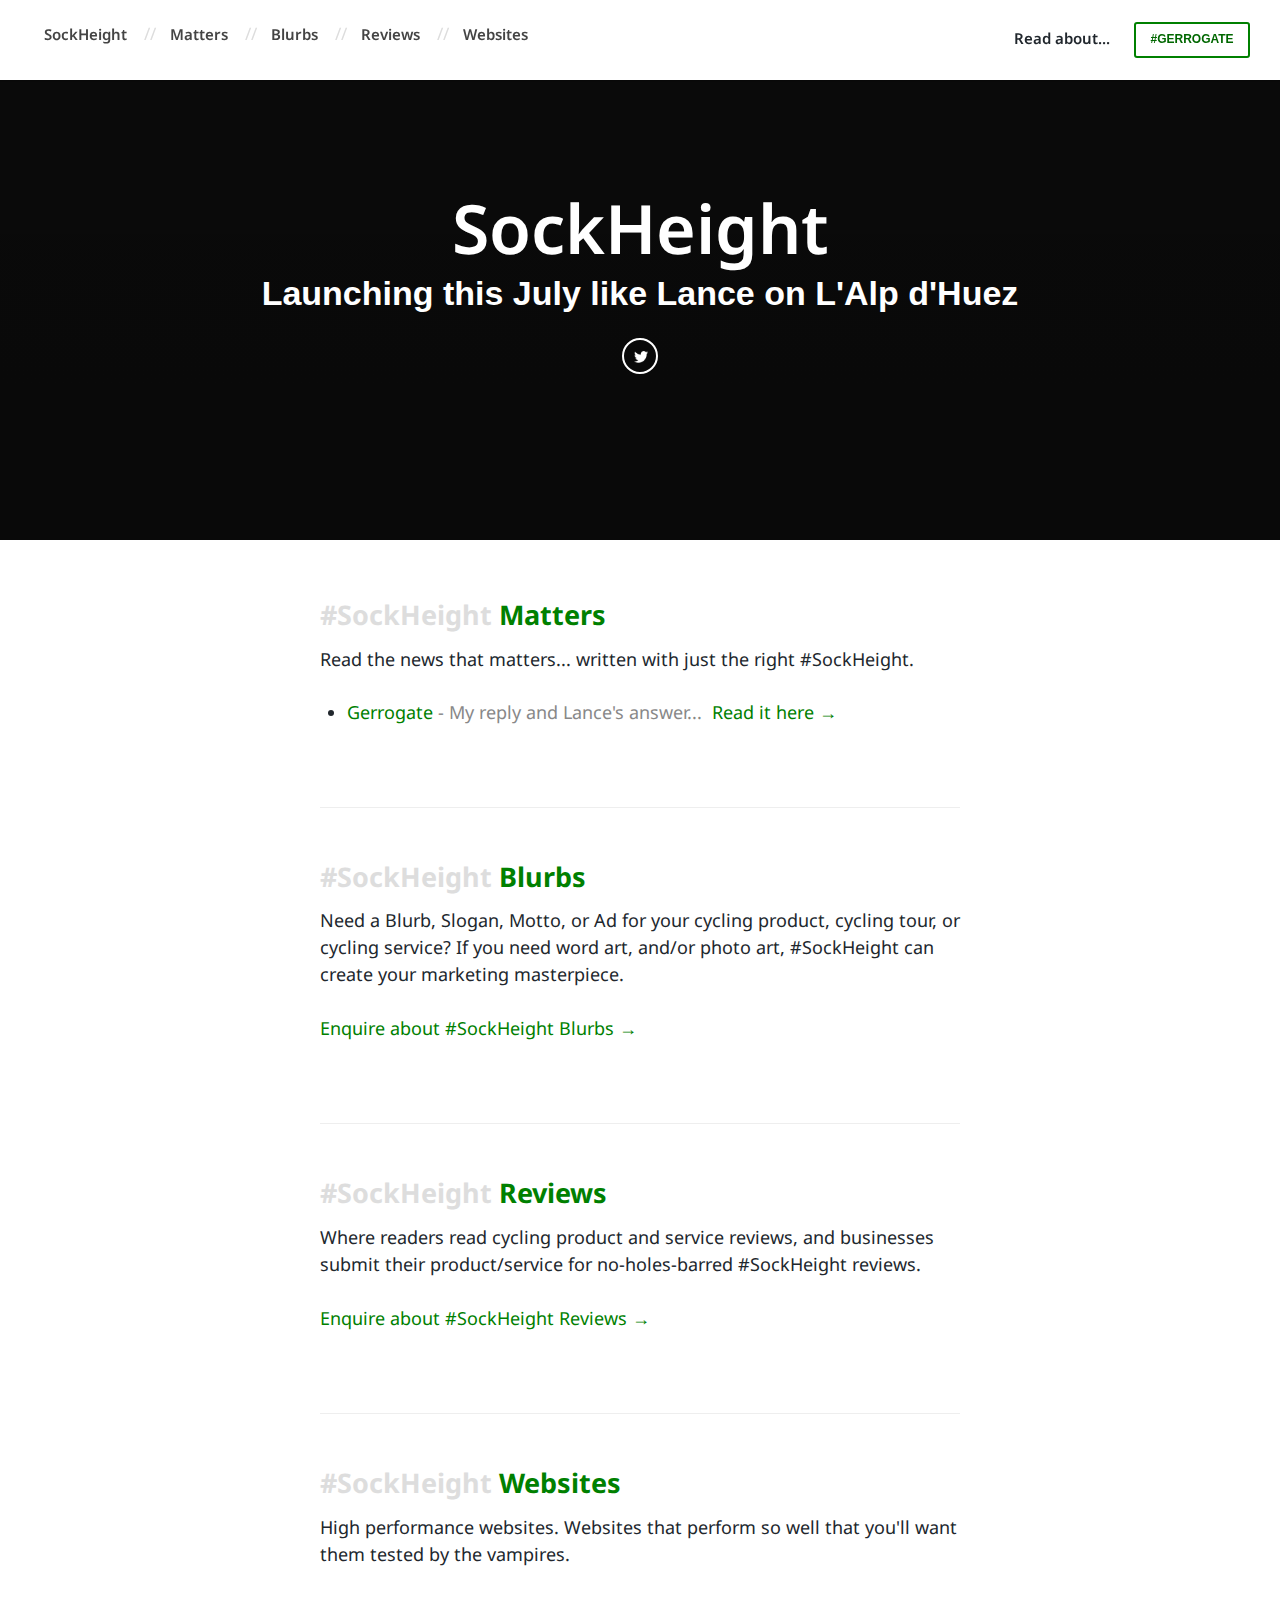
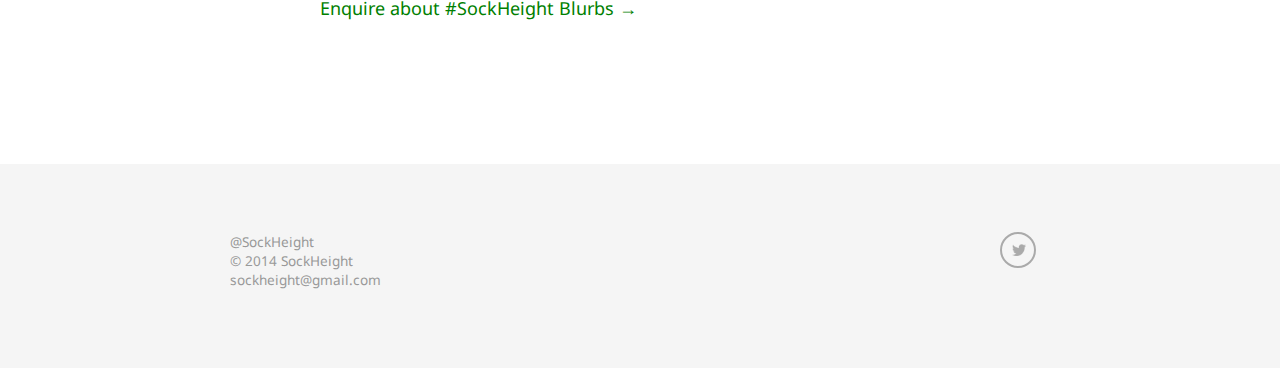
==== commit 52115395: "..." ====
--- a/index.html
+++ b/index.html
@@ -69,10 +69,10 @@
         <!-- -->
         <div>
             <h2 class="title"><!--a href="" rel="prefetch"--><span class="subtle">#SockHeight</span> <span class="colour">Matters</span><!--/a--></h2>
-            <p>Read the news that matters... written with the right #SockHeight.</p>
+            <p>Read the news that matters... written with just the right #SockHeight.</p>
             <p>
                 <ul>
-                    <li><a href="/gerrogate">Gerrogate</a><span class="subtless">... Was the reaction worse than the action?</span> <a href="/gerrogate">Read more &rarr;</a></li>
+                    <li><a href="/gerrogate">Gerrogate</a><span class="subtless"> - My reply and Lance's answer...</span> &nbsp;<a href="/gerrogate">Read it here &rarr;</a></li>
                 </ul>
             </p>
             </div>
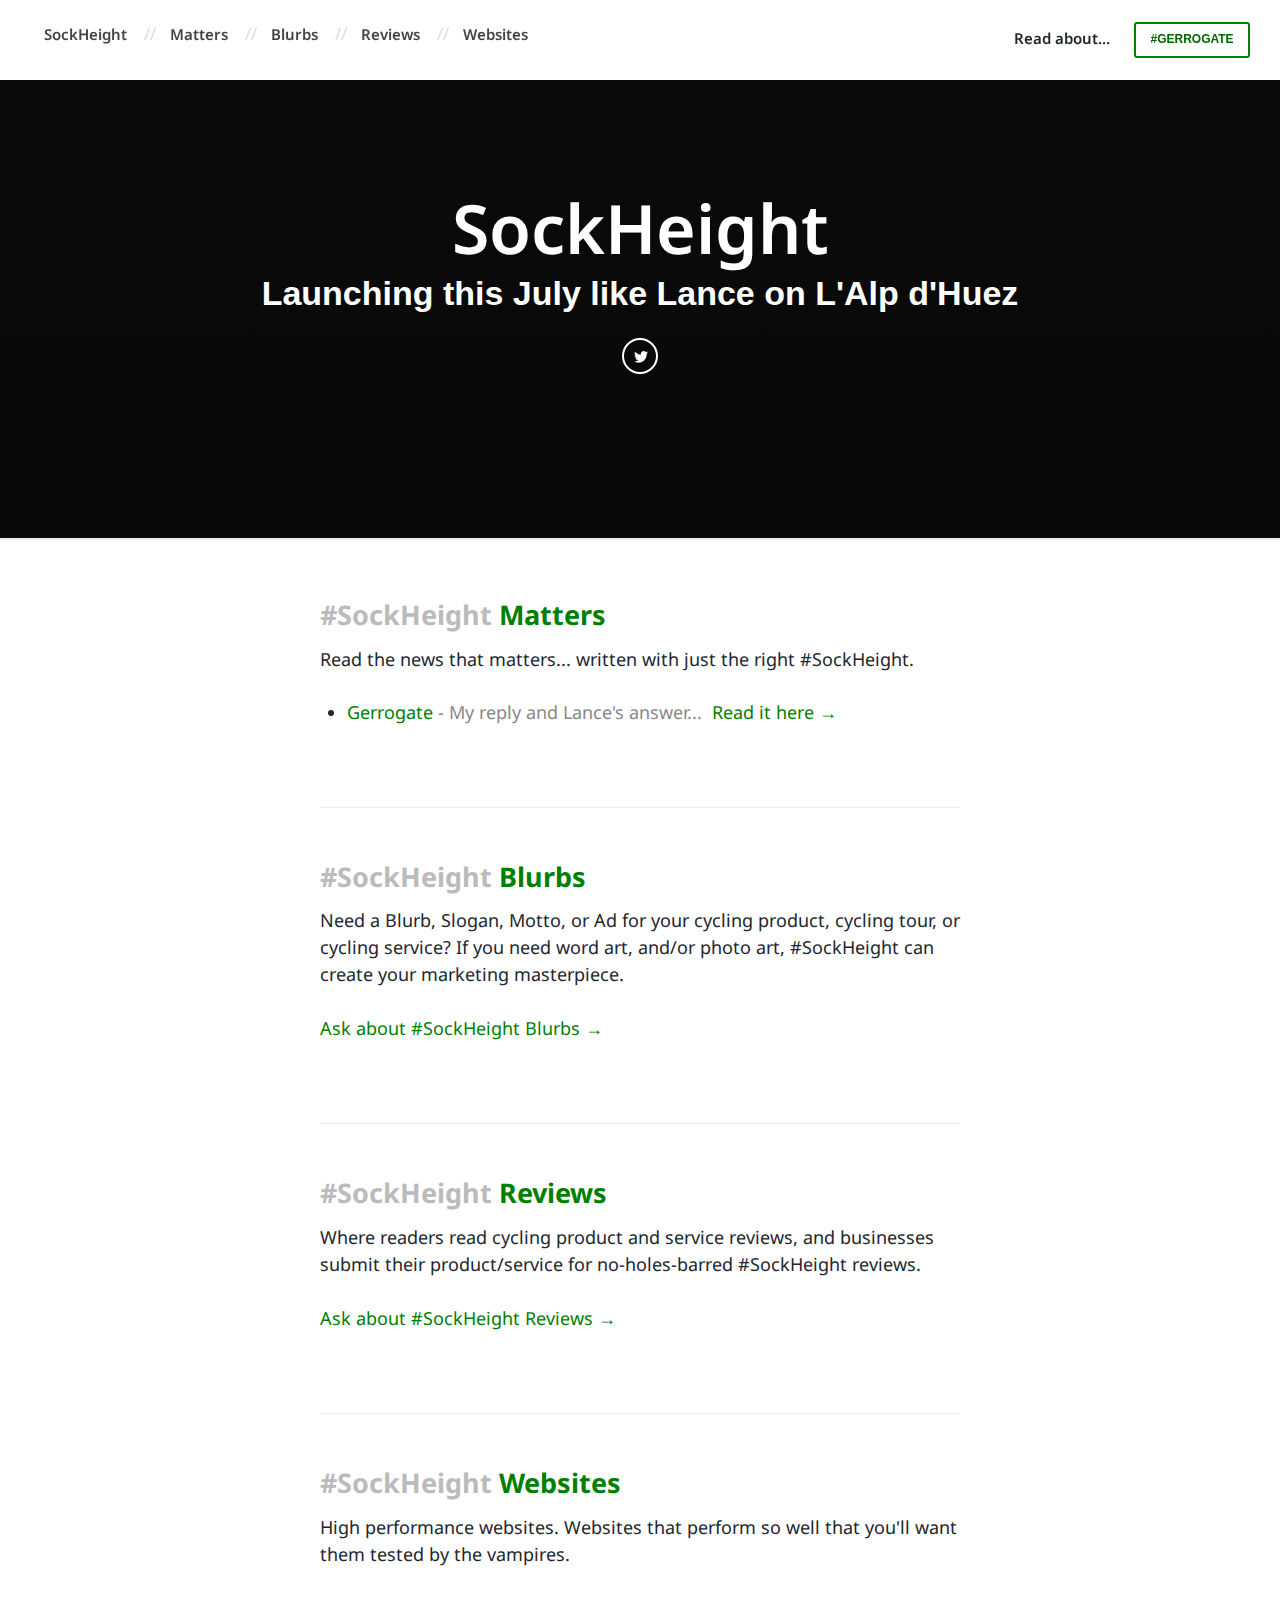
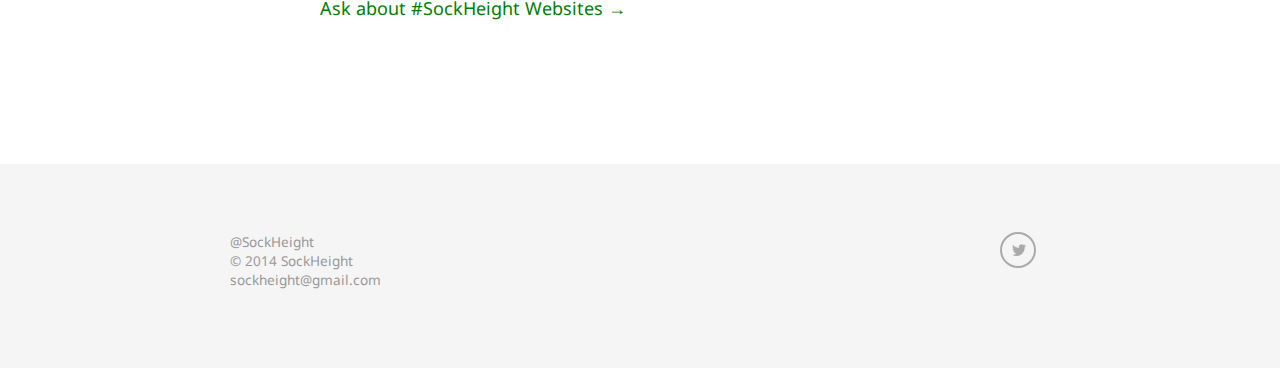
==== commit b6f72987: "..." ====
--- a/index.html
+++ b/index.html
@@ -49,7 +49,6 @@
 </section>
 
 <div class="blog-cover" style="background-image:url(/images/false);">
-
     <section>
         <div class="container">
             <h1>SockHeight</h1>
@@ -64,11 +63,10 @@
 
 
 <article class="container">
-
     <section class="index" id="matters">
         <!-- -->
         <div>
-            <h2 class="title"><!--a href="" rel="prefetch"--><span class="subtle">#SockHeight</span> <span class="colour">Matters</span><!--/a--></h2>
+            <h2 class="title"><!--a href="" rel="prefetch"--><span class="shsubtle">#SockHeight</span> <span class="colour">Matters</span><!--/a--></h2>
             <p>Read the news that matters... written with just the right #SockHeight.</p>
             <p>
                 <ul>
@@ -86,8 +84,8 @@
     <section class="index" id="blurbs">
         <!-- -->
         <div>
-            <h2 class="title"><!--a href="" rel="prefetch"--><span class="subtle">#SockHeight</span> <span class="colour">Blurbs<!--/a--></h2>
-            <p>Need a Blurb, Slogan, Motto, or Ad for your cycling product, cycling tour, or cycling service? If you need word art, and/or photo art, #SockHeight can create your marketing masterpiece.<br><br><a href="mailto:sockheight@gmail.com?subject=#SockHeight Blurb">Enquire about #SockHeight Blurbs &rarr;</a></p>
+            <h2 class="title"><!--a href="" rel="prefetch"--><span class="shsubtle">#SockHeight</span> <span class="colour">Blurbs<!--/a--></h2>
+            <p>Need a Blurb, Slogan, Motto, or Ad for your cycling product, cycling tour, or cycling service? If you need word art, and/or photo art, #SockHeight can create your marketing masterpiece.<br><br><a href="mailto:sockheight@gmail.com?subject=#SockHeight Blurb">Ask about #SockHeight Blurbs &rarr;</a></p>
             </div>
         </div>
         <!--section class="pagination" style="text-align:center">
@@ -99,8 +97,8 @@
     <section class="index" id="reviews">
         <!-- -->
         <div>
-            <h2 class="title"><!--a href="" rel="prefetch"--><span class="subtle">#SockHeight</span> <span class="colour">Reviews<!--/a--></h2>
-            <p>Where readers read cycling product and service reviews, and businesses submit their product/service for no-holes-barred #SockHeight reviews.<br><br><a href="mailto:sockheight@gmail.com?subject=#SockHeight Review">Enquire about #SockHeight Reviews &rarr;</a></p>
+            <h2 class="title"><!--a href="" rel="prefetch"--><span class="shsubtle">#SockHeight</span> <span class="colour">Reviews<!--/a--></h2>
+            <p>Where readers read cycling product and service reviews, and businesses submit their product/service for no-holes-barred #SockHeight reviews.<br><br><a href="mailto:sockheight@gmail.com?subject=#SockHeight Review">Ask about #SockHeight Reviews &rarr;</a></p>
             </div>
         </div>
         <!--section class="pagination" style="text-align:center">
@@ -112,15 +110,14 @@
     <section class="index" id="websites">
         <!-- -->
         <div>
-            <h2 class="title"><!--a href="" rel="prefetch"--><span class="subtle">#SockHeight</span> <span class="colour">Websites<!--/a--></h2>
-            <p>High performance websites. Websites that perform so well that you'll want them tested by the vampires.<br><br><a href="mailto:sockheight@gmail.com?subject=#SockHeight Websites">Enquire about #SockHeight Blurbs &rarr;</a></p>
+            <h2 class="title"><!--a href="" rel="prefetch"--><span class="shsubtle">#SockHeight</span> <span class="colour">Websites<!--/a--></h2>
+            <p>High performance websites. Websites that perform so well that you'll want them tested by the vampires.<br><br><a href="mailto:sockheight@gmail.com?subject=#SockHeight Websites">Ask about #SockHeight Websites &rarr;</a></p>
             </div>
         </div>
         <!--section class="pagination" style="text-align:center">
             <a href="/page" class="btn btn-outline">Read More ›</a>
         </section-->
     </section>
-
 </article>
 
 
--- a/assets/main.css
+++ b/assets/main.css
@@ -1 +1 @@
-.colour{color:green}.subtle{color:#ddd}.subtless{color:#888}article,aside,details,figcaption,figure,footer,header,hgroup,main,nav,section,summary{display:block}audio,canvas,video{display:inline-block}audio:not([controls]){display:none;height:0}[hidden]{display:none}html{font-family:sans-serif;-webkit-text-size-adjust:100%;-ms-text-size-adjust:100%}body{margin:0}a:focus{outline:thin dotted}a:active,a:hover{outline:0}h1{font-size:2em;margin:0.67em 0}abbr[title]{border-bottom:1px dotted}b,strong{font-weight:bold}dfn{font-style:italic}hr{-moz-box-sizing:content-box;box-sizing:content-box;height:0}mark{background:#ff0;color:#000}code,kbd,pre,samp{font-family:monospace, serif;font-size:1em}pre{white-space:pre-wrap}q{quotes:"\201C" "\201D" "\2018" "\2019"}small{font-size:80%}sub,sup{font-size:75%;line-height:0;position:relative;vertical-align:baseline}sup{top:-0.5em}sub{bottom:-0.25em}img{border:0}svg:not(:root){overflow:hidden}figure{margin:0}fieldset{border:1px solid #c0c0c0;margin:0 2px;padding:0.35em 0.625em 0.75em}legend{border:0;padding:0}button,input,select,textarea{font-family:inherit;font-size:100%;margin:0}button,input{line-height:normal}button,select{text-transform:none}button,html input[type="button"],input[type="reset"],input[type="submit"]{-webkit-appearance:button;cursor:pointer}button[disabled],html input[disabled]{cursor:default}input[type="checkbox"],input[type="radio"]{box-sizing:border-box;padding:0}input[type="search"]{-webkit-appearance:textfield;-moz-box-sizing:content-box;-webkit-box-sizing:content-box;box-sizing:content-box}input[type="search"]::-webkit-search-cancel-button,input[type="search"]::-webkit-search-decoration{-webkit-appearance:none}button::-moz-focus-inner,input::-moz-focus-inner{border:0;padding:0}textarea{overflow:auto;vertical-align:top}table{border-collapse:collapse;border-spacing:0}*,*:before,*:after{-webkit-box-sizing:border-box;-moz-box-sizing:border-box;box-sizing:border-box}html{font-size:62.5%;-webkit-tap-highlight-color:transparent}body{font-family:"Helvetica Neue", Helvetica, Arial, sans-serif;font-size:14px;line-height:1.428571429;color:#333333;background-color:#ffffff}input,button,select,textarea{font-family:inherit;font-size:inherit;line-height:inherit}button,input,select[multiple],textarea{background-image:none}a{color:#428bca;text-decoration:none}a:hover,a:focus{color:#2a6496;text-decoration:underline}a:focus{outline:thin dotted #333;outline:5px auto -webkit-focus-ring-color;outline-offset:-2px}img{vertical-align:middle}.img-responsive{display:block;max-width:100%;height:auto}.img-rounded{border-radius:6px}.img-thumbnail{padding:4px;line-height:1.428571429;background-color:#ffffff;border:1px solid #dddddd;border-radius:4px;-webkit-transition:all 0.2s ease-in-out;transition:all 0.2s ease-in-out;display:inline-block;max-width:100%;height:auto}.img-circle{border-radius:50%}hr{margin-top:20px;margin-bottom:20px;border:0;border-top:1px solid #eeeeee}.sr-only{position:absolute;width:1px;height:1px;margin:-1px;padding:0;overflow:hidden;clip:rect(0 0 0 0);border:0}@media print{*{text-shadow:none !important;color:#000 !important;background:transparent !important;box-shadow:none !important}a,a:visited{text-decoration:underline}a[href]:after{content:" (" attr(href) ")"}abbr[title]:after{content:" (" attr(title) ")"}.ir a:after,a[href^="javascript:"]:after,a[href^="#"]:after{content:""}pre,blockquote{border:1px solid #999;page-break-inside:avoid}thead{display:table-header-group}tr,img{page-break-inside:avoid}img{max-width:100% !important}@page{margin:2cm .5cm}p,h2,h3{orphans:3;widows:3}h2,h3{page-break-after:avoid}.navbar{display:none}.table td,.table th{background-color:#fff !important}.btn>.caret,.dropup>.btn>.caret{border-top-color:#000 !important}.label{border:1px solid #000}.table{border-collapse:collapse !important}.table-bordered th,.table-bordered td{border:1px solid #ddd !important}}p{margin:0 0 10px}.lead{margin-bottom:20px;font-size:16.099999999999998px;font-weight:200;line-height:1.4}@media (min-width: 768px){.lead{font-size:21px}}small{font-size:85%}cite{font-style:normal}.text-muted{color:#999999}.text-primary{color:#428bca}.text-warning{color:#c09853}.text-danger{color:#b94a48}.text-success{color:#468847}.text-info{color:#3a87ad}.text-left{text-align:left}.text-right{text-align:right}.text-center{text-align:center}h1,h2,h3,h4,h5,h6,.h1,.h2,.h3,.h4,.h5,.h6{font-family:"Helvetica Neue", Helvetica, Arial, sans-serif;font-weight:500;line-height:1.1}h1 small,h2 small,h3 small,h4 small,h5 small,h6 small,.h1 small,.h2 small,.h3 small,.h4 small,.h5 small,.h6 small{font-weight:normal;line-height:1;color:#999999}h1,h2,h3{margin-top:20px;margin-bottom:10px}h4,h5,h6{margin-top:10px;margin-bottom:10px}h1,.h1{font-size:36px}h2,.h2{font-size:30px}h3,.h3{font-size:24px}h4,.h4{font-size:18px}h5,.h5{font-size:14px}h6,.h6{font-size:12px}h1 small,.h1 small{font-size:24px}h2 small,.h2 small{font-size:18px}h3 small,.h3 small,h4 small,.h4 small{font-size:14px}.page-header{padding-bottom:9px;margin:40px 0 20px;border-bottom:1px solid #eeeeee}ul,ol{margin-top:0;margin-bottom:10px}ul ul,ol ul,ul ol,ol ol{margin-bottom:0}.list-unstyled{padding-left:0;list-style:none}.list-inline{padding-left:0;list-style:none}.list-inline>li{display:inline-block;padding-left:5px;padding-right:5px}dl{margin-bottom:20px}dt,dd{line-height:1.428571429}dt{font-weight:bold}dd{margin-left:0}@media (min-width: 768px){.dl-horizontal dt{float:left;width:160px;clear:left;text-align:right;overflow:hidden;text-overflow:ellipsis;white-space:nowrap}.dl-horizontal dd{margin-left:180px}.dl-horizontal dd:before,.dl-horizontal dd:after{content:" ";display:table}.dl-horizontal dd:after{clear:both}}abbr[title],abbr[data-original-title]{cursor:help;border-bottom:1px dotted #999999}abbr.initialism{font-size:90%;text-transform:uppercase}blockquote{padding:10px 20px;margin:0 0 20px;border-left:5px solid #eeeeee}blockquote p{font-size:17.5px;font-weight:300;line-height:1.25}blockquote p:last-child{margin-bottom:0}blockquote small{display:block;line-height:1.428571429;color:#999999}blockquote small:before{content:'\2014 \00A0'}blockquote.pull-right{padding-right:15px;padding-left:0;border-right:5px solid #eeeeee;border-left:0}blockquote.pull-right p,blockquote.pull-right small{text-align:right}blockquote.pull-right small:before{content:''}blockquote.pull-right small:after{content:'\00A0 \2014'}q:before,q:after,blockquote:before,blockquote:after{content:""}address{display:block;margin-bottom:20px;font-style:normal;line-height:1.428571429}code,pre{font-family:Monaco, Menlo, Consolas, "Courier New", monospace}code{padding:2px 4px;font-size:90%;color:#c7254e;background-color:#f9f2f4;white-space:nowrap;border-radius:4px}pre{display:block;padding:9.5px;margin:0 0 10px;font-size:13px;line-height:1.428571429;word-break:break-all;word-wrap:break-word;color:#333333;background-color:#f5f5f5;border:1px solid #cccccc;border-radius:4px}pre.prettyprint{margin-bottom:20px}pre code{padding:0;font-size:inherit;color:inherit;white-space:pre-wrap;background-color:transparent;border:0}.pre-scrollable{max-height:340px;overflow-y:scroll}table{max-width:100%;background-color:transparent}th{text-align:left}.table{width:100%;margin-bottom:20px}.table thead>tr>th,.table tbody>tr>th,.table tfoot>tr>th,.table thead>tr>td,.table tbody>tr>td,.table tfoot>tr>td{padding:8px;line-height:1.428571429;vertical-align:top;border-top:1px solid #dddddd}.table thead>tr>th{vertical-align:bottom;border-bottom:2px solid #dddddd}.table caption+thead tr:first-child th,.table colgroup+thead tr:first-child th,.table thead:first-child tr:first-child th,.table caption+thead tr:first-child td,.table colgroup+thead tr:first-child td,.table thead:first-child tr:first-child td{border-top:0}.table tbody+tbody{border-top:2px solid #dddddd}.table .table{background-color:#ffffff}.table-condensed thead>tr>th,.table-condensed tbody>tr>th,.table-condensed tfoot>tr>th,.table-condensed thead>tr>td,.table-condensed tbody>tr>td,.table-condensed tfoot>tr>td{padding:5px}.table-bordered{border:1px solid #dddddd}.table-bordered>thead>tr>th,.table-bordered>tbody>tr>th,.table-bordered>tfoot>tr>th,.table-bordered>thead>tr>td,.table-bordered>tbody>tr>td,.table-bordered>tfoot>tr>td{border:1px solid #dddddd}.table-bordered>thead>tr>th,.table-bordered>thead>tr>td{border-bottom-width:2px}.table-striped>tbody>tr:nth-child(odd)>td,.table-striped>tbody>tr:nth-child(odd)>th{background-color:#f9f9f9}.table-hover>tbody>tr:hover>td,.table-hover>tbody>tr:hover>th{background-color:#f5f5f5}table col[class*="col-"]{float:none;display:table-column}table td[class*="col-"],table th[class*="col-"]{float:none;display:table-cell}.table>thead>tr>td.active,.table>tbody>tr>td.active,.table>tfoot>tr>td.active,.table>thead>tr>th.active,.table>tbody>tr>th.active,.table>tfoot>tr>th.active,.table>thead>tr.active>td,.table>tbody>tr.active>td,.table>tfoot>tr.active>td,.table>thead>tr.active>th,.table>tbody>tr.active>th,.table>tfoot>tr.active>th{background-color:#f5f5f5}.table>thead>tr>td.success,.table>tbody>tr>td.success,.table>tfoot>tr>td.success,.table>thead>tr>th.success,.table>tbody>tr>th.success,.table>tfoot>tr>th.success,.table>thead>tr.success>td,.table>tbody>tr.success>td,.table>tfoot>tr.success>td,.table>thead>tr.success>th,.table>tbody>tr.success>th,.table>tfoot>tr.success>th{background-color:#dff0d8;border-color:#d6e9c6}.table-hover>tbody>tr>td.success:hover,.table-hover>tbody>tr>th.success:hover,.table-hover>tbody>tr.success:hover>td{background-color:#d0e9c6;border-color:#c9e2b3}.table>thead>tr>td.danger,.table>tbody>tr>td.danger,.table>tfoot>tr>td.danger,.table>thead>tr>th.danger,.table>tbody>tr>th.danger,.table>tfoot>tr>th.danger,.table>thead>tr.danger>td,.table>tbody>tr.danger>td,.table>tfoot>tr.danger>td,.table>thead>tr.danger>th,.table>tbody>tr.danger>th,.table>tfoot>tr.danger>th{background-color:#f2dede;border-color:#eed3d7}.table-hover>tbody>tr>td.danger:hover,.table-hover>tbody>tr>th.danger:hover,.table-hover>tbody>tr.danger:hover>td{background-color:#ebcccc;border-color:#e6c1c7}.table>thead>tr>td.warning,.table>tbody>tr>td.warning,.table>tfoot>tr>td.warning,.table>thead>tr>th.warning,.table>tbody>tr>th.warning,.table>tfoot>tr>th.warning,.table>thead>tr.warning>td,.table>tbody>tr.warning>td,.table>tfoot>tr.warning>td,.table>thead>tr.warning>th,.table>tbody>tr.warning>th,.table>tfoot>tr.warning>th{background-color:#fcf8e3;border-color:#fbeed5}.table-hover>tbody>tr>td.warning:hover,.table-hover>tbody>tr>th.warning:hover,.table-hover>tbody>tr.warning:hover>td{background-color:#faf2cc;border-color:#f8e5be}@media (max-width: 768px){.table-responsive{width:100%;margin-bottom:15px;overflow-y:hidden;overflow-x:scroll;border:1px solid #dddddd}.table-responsive>.table{margin-bottom:0;background-color:#fff}.table-responsive>.table>thead>tr>th,.table-responsive>.table>tbody>tr>th,.table-responsive>.table>tfoot>tr>th,.table-responsive>.table>thead>tr>td,.table-responsive>.table>tbody>tr>td,.table-responsive>.table>tfoot>tr>td{white-space:nowrap}.table-responsive>.table-bordered{border:0}.table-responsive>.table-bordered>thead>tr>th:first-child,.table-responsive>.table-bordered>tbody>tr>th:first-child,.table-responsive>.table-bordered>tfoot>tr>th:first-child,.table-responsive>.table-bordered>thead>tr>td:first-child,.table-responsive>.table-bordered>tbody>tr>td:first-child,.table-responsive>.table-bordered>tfoot>tr>td:first-child{border-left:0}.table-responsive>.table-bordered>thead>tr>th:last-child,.table-responsive>.table-bordered>tbody>tr>th:last-child,.table-responsive>.table-bordered>tfoot>tr>th:last-child,.table-responsive>.table-bordered>thead>tr>td:last-child,.table-responsive>.table-bordered>tbody>tr>td:last-child,.table-responsive>.table-bordered>tfoot>tr>td:last-child{border-right:0}.table-responsive>.table-bordered>thead>tr:last-child>th,.table-responsive>.table-bordered>tbody>tr:last-child>th,.table-responsive>.table-bordered>tfoot>tr:last-child>th,.table-responsive>.table-bordered>thead>tr:last-child>td,.table-responsive>.table-bordered>tbody>tr:last-child>td,.table-responsive>.table-bordered>tfoot>tr:last-child>td{border-bottom:0}}fieldset{padding:0;margin:0;border:0}legend{display:block;width:100%;padding:0;margin-bottom:20px;font-size:21px;line-height:inherit;color:#333333;border:0;border-bottom:1px solid #e5e5e5}label{display:inline-block;margin-bottom:5px;font-weight:bold}input[type="search"]{-webkit-box-sizing:border-box;-moz-box-sizing:border-box;box-sizing:border-box}input[type="radio"],input[type="checkbox"]{margin:4px 0 0;margin-top:1px \9;line-height:normal}input[type="file"]{display:block}select[multiple],select[size]{height:auto}select optgroup{font-size:inherit;font-style:inherit;font-family:inherit}input[type="file"]:focus,input[type="radio"]:focus,input[type="checkbox"]:focus{outline:thin dotted #333;outline:5px auto -webkit-focus-ring-color;outline-offset:-2px}input[type="number"]::-webkit-outer-spin-button,input[type="number"]::-webkit-inner-spin-button{height:auto}.form-control:-moz-placeholder{color:#999999}.form-control::-moz-placeholder{color:#999999}.form-control:-ms-input-placeholder{color:#999999}.form-control::-webkit-input-placeholder{color:#999999}.form-control{display:block;width:100%;height:34px;padding:6px 12px;font-size:14px;line-height:1.428571429;color:#555555;vertical-align:middle;background-color:#ffffff;border:1px solid #cccccc;border-radius:4px;-webkit-box-shadow:inset 0 1px 1px rgba(0,0,0,0.075);box-shadow:inset 0 1px 1px rgba(0,0,0,0.075);-webkit-transition:border-color ease-in-out .15s, box-shadow ease-in-out .15s;transition:border-color ease-in-out .15s, box-shadow ease-in-out .15s}.form-control:focus{border-color:#66afe9;outline:0;-webkit-box-shadow:inset 0 1px 1px rgba(0,0,0,0.075),0 0 8px rgba(102,175,233,0.6);box-shadow:inset 0 1px 1px rgba(0,0,0,0.075),0 0 8px rgba(102,175,233,0.6)}.form-control[disabled],.form-control[readonly],fieldset[disabled] .form-control{cursor:not-allowed;background-color:#eeeeee}textarea.form-control{height:auto}.form-group{margin-bottom:15px}.radio,.checkbox{display:block;min-height:20px;margin-top:10px;margin-bottom:10px;padding-left:20px;vertical-align:middle}.radio label,.checkbox label{display:inline;margin-bottom:0;font-weight:normal;cursor:pointer}.radio input[type="radio"],.radio-inline input[type="radio"],.checkbox input[type="checkbox"],.checkbox-inline input[type="checkbox"]{float:left;margin-left:-20px}.radio+.radio,.checkbox+.checkbox{margin-top:-5px}.radio-inline,.checkbox-inline{display:inline-block;padding-left:20px;margin-bottom:0;vertical-align:middle;font-weight:normal;cursor:pointer}.radio-inline+.radio-inline,.checkbox-inline+.checkbox-inline{margin-top:0;margin-left:10px}input[type="radio"][disabled],input[type="checkbox"][disabled],.radio[disabled],.radio-inline[disabled],.checkbox[disabled],.checkbox-inline[disabled],fieldset[disabled] input[type="radio"],fieldset[disabled] input[type="checkbox"],fieldset[disabled] .radio,fieldset[disabled] .radio-inline,fieldset[disabled] .checkbox,fieldset[disabled] .checkbox-inline{cursor:not-allowed}.input-sm{height:30px;padding:5px 10px;font-size:12px;line-height:1.5;border-radius:3px}select.input-sm{height:30px;line-height:30px}textarea.input-sm{height:auto}.input-lg{height:45px;padding:10px 16px;font-size:18px;line-height:1.33;border-radius:6px}select.input-lg{height:45px;line-height:45px}textarea.input-lg{height:auto}.has-warning .help-block,.has-warning .control-label{color:#c09853}.has-warning .form-control{border-color:#c09853;-webkit-box-shadow:inset 0 1px 1px rgba(0,0,0,0.075);box-shadow:inset 0 1px 1px rgba(0,0,0,0.075)}.has-warning .form-control:focus{border-color:#a47e3c;-webkit-box-shadow:inset 0 1px 1px rgba(0,0,0,0.075),0 0 6px #dbc59e;box-shadow:inset 0 1px 1px rgba(0,0,0,0.075),0 0 6px #dbc59e}.has-warning .input-group-addon{color:#c09853;border-color:#c09853;background-color:#fcf8e3}.has-error .help-block,.has-error .control-label{color:#b94a48}.has-error .form-control{border-color:#b94a48;-webkit-box-shadow:inset 0 1px 1px rgba(0,0,0,0.075);box-shadow:inset 0 1px 1px rgba(0,0,0,0.075)}.has-error .form-control:focus{border-color:#953b39;-webkit-box-shadow:inset 0 1px 1px rgba(0,0,0,0.075),0 0 6px #d59392;box-shadow:inset 0 1px 1px rgba(0,0,0,0.075),0 0 6px #d59392}.has-error .input-group-addon{color:#b94a48;border-color:#b94a48;background-color:#f2dede}.has-success .help-block,.has-success .control-label{color:#468847}.has-success .form-control{border-color:#468847;-webkit-box-shadow:inset 0 1px 1px rgba(0,0,0,0.075);box-shadow:inset 0 1px 1px rgba(0,0,0,0.075)}.has-success .form-control:focus{border-color:#356635;-webkit-box-shadow:inset 0 1px 1px rgba(0,0,0,0.075),0 0 6px #7aba7b;box-shadow:inset 0 1px 1px rgba(0,0,0,0.075),0 0 6px #7aba7b}.has-success .input-group-addon{color:#468847;border-color:#468847;background-color:#dff0d8}.form-control-static{margin-bottom:0;padding-top:7px}.help-block{display:block;margin-top:5px;margin-bottom:10px;color:#737373}@media (min-width: 768px){.form-inline .form-group{display:inline-block;margin-bottom:0;vertical-align:middle}.form-inline .form-control{display:inline-block}.form-inline .radio,.form-inline .checkbox{display:inline-block;margin-top:0;margin-bottom:0;padding-left:0}.form-inline .radio input[type="radio"],.form-inline .checkbox input[type="checkbox"]{float:none;margin-left:0}}.form-horizontal .control-label,.form-horizontal .radio,.form-horizontal .checkbox,.form-horizontal .radio-inline,.form-horizontal .checkbox-inline{margin-top:0;margin-bottom:0;padding-top:7px}.form-horizontal .form-group{margin-left:-15px;margin-right:-15px}.form-horizontal .form-group:before,.form-horizontal .form-group:after{content:" ";display:table}.form-horizontal .form-group:after{clear:both}@media (min-width: 768px){.form-horizontal .control-label{text-align:right}}.btn:focus{outline:thin dotted #333;outline:5px auto -webkit-focus-ring-color;outline-offset:-2px}.btn:hover,.btn:focus{color:#333333;text-decoration:none}.btn:active,.btn.active{outline:0;background-image:none;-webkit-box-shadow:inset 0 3px 5px rgba(0,0,0,0.125);box-shadow:inset 0 3px 5px rgba(0,0,0,0.125)}.btn.disabled,.btn[disabled],fieldset[disabled] .btn{cursor:not-allowed;pointer-events:none;opacity:0.65;filter:alpha(opacity=65);-webkit-box-shadow:none;box-shadow:none}.btn-default{color:#333333;background-color:#ffffff;border-color:#cccccc}.btn-default:hover,.btn-default:focus,.btn-default:active,.btn-default.active,.open .dropdown-toggle.btn-default{color:#333333;background-color:#ebebeb;border-color:#adadad}.btn-default:active,.btn-default.active,.open .dropdown-toggle.btn-default{background-image:none}.btn-default.disabled,.btn-default[disabled],fieldset[disabled] .btn-default,.btn-default.disabled:hover,.btn-default[disabled]:hover,fieldset[disabled] .btn-default:hover,.btn-default.disabled:focus,.btn-default[disabled]:focus,fieldset[disabled] .btn-default:focus,.btn-default.disabled:active,.btn-default[disabled]:active,fieldset[disabled] .btn-default:active,.btn-default.disabled.active,.btn-default[disabled].active,fieldset[disabled] .btn-default.active{background-color:#ffffff;border-color:#cccccc}.btn-primary{color:#ffffff;background-color:#428bca;border-color:#357ebd}.btn-primary:hover,.btn-primary:focus,.btn-primary:active,.btn-primary.active,.open .dropdown-toggle.btn-primary{color:#ffffff;background-color:#3276b1;border-color:#285e8e}.btn-primary:active,.btn-primary.active,.open .dropdown-toggle.btn-primary{background-image:none}.btn-primary.disabled,.btn-primary[disabled],fieldset[disabled] .btn-primary,.btn-primary.disabled:hover,.btn-primary[disabled]:hover,fieldset[disabled] .btn-primary:hover,.btn-primary.disabled:focus,.btn-primary[disabled]:focus,fieldset[disabled] .btn-primary:focus,.btn-primary.disabled:active,.btn-primary[disabled]:active,fieldset[disabled] .btn-primary:active,.btn-primary.disabled.active,.btn-primary[disabled].active,fieldset[disabled] .btn-primary.active{background-color:#428bca;border-color:#357ebd}.btn-warning{color:#ffffff;background-color:#f0ad4e;border-color:#eea236}.btn-warning:hover,.btn-warning:focus,.btn-warning:active,.btn-warning.active,.open .dropdown-toggle.btn-warning{color:#ffffff;background-color:#ed9c28;border-color:#d58512}.btn-warning:active,.btn-warning.active,.open .dropdown-toggle.btn-warning{background-image:none}.btn-warning.disabled,.btn-warning[disabled],fieldset[disabled] .btn-warning,.btn-warning.disabled:hover,.btn-warning[disabled]:hover,fieldset[disabled] .btn-warning:hover,.btn-warning.disabled:focus,.btn-warning[disabled]:focus,fieldset[disabled] .btn-warning:focus,.btn-warning.disabled:active,.btn-warning[disabled]:active,fieldset[disabled] .btn-warning:active,.btn-warning.disabled.active,.btn-warning[disabled].active,fieldset[disabled] .btn-warning.active{background-color:#f0ad4e;border-color:#eea236}.btn-danger{color:#ffffff;background-color:#d9534f;border-color:#d43f3a}.btn-danger:hover,.btn-danger:focus,.btn-danger:active,.btn-danger.active,.open .dropdown-toggle.btn-danger{color:#ffffff;background-color:#d2322d;border-color:#ac2925}.btn-danger:active,.btn-danger.active,.open .dropdown-toggle.btn-danger{background-image:none}.btn-danger.disabled,.btn-danger[disabled],fieldset[disabled] .btn-danger,.btn-danger.disabled:hover,.btn-danger[disabled]:hover,fieldset[disabled] .btn-danger:hover,.btn-danger.disabled:focus,.btn-danger[disabled]:focus,fieldset[disabled] .btn-danger:focus,.btn-danger.disabled:active,.btn-danger[disabled]:active,fieldset[disabled] .btn-danger:active,.btn-danger.disabled.active,.btn-danger[disabled].active,fieldset[disabled] .btn-danger.active{background-color:#d9534f;border-color:#d43f3a}.btn-success{color:#ffffff;background-color:#5cb85c;border-color:#4cae4c}.btn-success:hover,.btn-success:focus,.btn-success:active,.btn-success.active,.open .dropdown-toggle.btn-success{color:#ffffff;background-color:#47a447;border-color:#398439}.btn-success:active,.btn-success.active,.open .dropdown-toggle.btn-success{background-image:none}.btn-success.disabled,.btn-success[disabled],fieldset[disabled] .btn-success,.btn-success.disabled:hover,.btn-success[disabled]:hover,fieldset[disabled] .btn-success:hover,.btn-success.disabled:focus,.btn-success[disabled]:focus,fieldset[disabled] .btn-success:focus,.btn-success.disabled:active,.btn-success[disabled]:active,fieldset[disabled] .btn-success:active,.btn-success.disabled.active,.btn-success[disabled].active,fieldset[disabled] .btn-success.active{background-color:#5cb85c;border-color:#4cae4c}.btn-info{color:#ffffff;background-color:#5bc0de;border-color:#46b8da}.btn-info:hover,.btn-info:focus,.btn-info:active,.btn-info.active,.open .dropdown-toggle.btn-info{color:#ffffff;background-color:#39b3d7;border-color:#269abc}.btn-info:active,.btn-info.active,.open .dropdown-toggle.btn-info{background-image:none}.btn-info.disabled,.btn-info[disabled],fieldset[disabled] .btn-info,.btn-info.disabled:hover,.btn-info[disabled]:hover,fieldset[disabled] .btn-info:hover,.btn-info.disabled:focus,.btn-info[disabled]:focus,fieldset[disabled] .btn-info:focus,.btn-info.disabled:active,.btn-info[disabled]:active,fieldset[disabled] .btn-info:active,.btn-info.disabled.active,.btn-info[disabled].active,fieldset[disabled] .btn-info.active{background-color:#5bc0de;border-color:#46b8da}.btn-link{color:#428bca;font-weight:normal;cursor:pointer;border-radius:0}.btn-link,.btn-link:active,.btn-link[disabled],fieldset[disabled] .btn-link{background-color:transparent;-webkit-box-shadow:none;box-shadow:none}.btn-link,.btn-link:hover,.btn-link:focus,.btn-link:active{border-color:transparent}.btn-link:hover,.btn-link:focus{color:#2a6496;text-decoration:underline;background-color:transparent}.btn-link[disabled]:hover,fieldset[disabled] .btn-link:hover,.btn-link[disabled]:focus,fieldset[disabled] .btn-link:focus{color:#999999;text-decoration:none}.btn-lg{padding:10px 16px;font-size:18px;line-height:1.33;border-radius:6px}.btn-sm,.btn-xs{padding:5px 10px;font-size:12px;line-height:1.5;border-radius:3px}.btn-xs{padding:1px 5px}.btn-block{display:block;width:100%;padding-left:0;padding-right:0}.btn-block+.btn-block{margin-top:5px}.caret{display:inline-block;width:0;height:0;margin-left:2px;vertical-align:middle;border-top:4px solid #000000;border-right:4px solid transparent;border-left:4px solid transparent;border-bottom:0 dotted;content:""}.dropdown{position:relative}.dropdown-toggle:focus{outline:0}.dropdown-menu{position:absolute;top:100%;left:0;z-index:1000;display:none;float:left;min-width:160px;padding:5px 0;margin:2px 0 0;list-style:none;font-size:14px;background-color:#ffffff;border:1px solid #cccccc;border:1px solid rgba(0,0,0,0.15);border-radius:4px;-webkit-box-shadow:0 6px 12px rgba(0,0,0,0.175);box-shadow:0 6px 12px rgba(0,0,0,0.175);background-clip:padding-box}.dropdown-menu.pull-right{right:0;left:auto}.dropdown-menu .divider{height:1px;margin:9px 0;overflow:hidden;background-color:#e5e5e5}.dropdown-menu>li>a{display:block;padding:3px 20px;clear:both;font-weight:normal;line-height:1.428571429;color:#333333;white-space:nowrap}.dropdown-menu>li>a:hover,.dropdown-menu>li>a:focus{text-decoration:none;color:#ffffff;background-color:#428bca}.dropdown-menu>.active>a,.dropdown-menu>.active>a:hover,.dropdown-menu>.active>a:focus{color:#ffffff;text-decoration:none;outline:0;background-color:#428bca}.dropdown-menu>.disabled>a,.dropdown-menu>.disabled>a:hover,.dropdown-menu>.disabled>a:focus{color:#999999}.dropdown-menu>.disabled>a:hover,.dropdown-menu>.disabled>a:focus{text-decoration:none;background-color:transparent;background-image:none;filter:progid:DXImageTransform.Microsoft.gradient(enabled = false);cursor:not-allowed}.open>.dropdown-menu{display:block}.open>a{outline:0}.dropdown-header{display:block;padding:3px 20px;font-size:12px;line-height:1.428571429;color:#999999}.dropdown-backdrop{position:fixed;left:0;right:0;bottom:0;top:0;z-index:990}.pull-right>.dropdown-menu{right:0;left:auto}.dropup .caret,.navbar-fixed-bottom .dropdown .caret{border-top:0 dotted;border-bottom:4px solid #000000;content:""}.dropup .dropdown-menu,.navbar-fixed-bottom .dropdown .dropdown-menu{top:auto;bottom:100%;margin-bottom:1px}@media (min-width: 768px){.navbar-right .dropdown-menu{right:0;left:auto}}input[type="submit"].btn-block,input[type="reset"].btn-block,input[type="button"].btn-block{width:100%}@-ms-viewport{width:device-width}@media screen and (max-width: 400px){@-ms-viewport{width:320px}}.hidden{display:none !important;visibility:hidden !important}.visible-xs{display:none !important}tr.visible-xs{display:none !important}th.visible-xs,td.visible-xs{display:none !important}@media (max-width: 767px){.visible-xs{display:block !important}tr.visible-xs{display:table-row !important}th.visible-xs,td.visible-xs{display:table-cell !important}}@media (min-width: 768px) and (max-width: 991px){.visible-xs.visible-sm{display:block !important}tr.visible-xs.visible-sm{display:table-row !important}th.visible-xs.visible-sm,td.visible-xs.visible-sm{display:table-cell !important}}@media (min-width: 992px) and (max-width: 1199px){.visible-xs.visible-md{display:block !important}tr.visible-xs.visible-md{display:table-row !important}th.visible-xs.visible-md,td.visible-xs.visible-md{display:table-cell !important}}@media (min-width: 1200px){.visible-xs.visible-lg{display:block !important}tr.visible-xs.visible-lg{display:table-row !important}th.visible-xs.visible-lg,td.visible-xs.visible-lg{display:table-cell !important}}.visible-sm{display:none !important}tr.visible-sm{display:none !important}th.visible-sm,td.visible-sm{display:none !important}@media (max-width: 767px){.visible-sm.visible-xs{display:block !important}tr.visible-sm.visible-xs{display:table-row !important}th.visible-sm.visible-xs,td.visible-sm.visible-xs{display:table-cell !important}}@media (min-width: 768px) and (max-width: 991px){.visible-sm{display:block !important}tr.visible-sm{display:table-row !important}th.visible-sm,td.visible-sm{display:table-cell !important}}@media (min-width: 992px) and (max-width: 1199px){.visible-sm.visible-md{display:block !important}tr.visible-sm.visible-md{display:table-row !important}th.visible-sm.visible-md,td.visible-sm.visible-md{display:table-cell !important}}@media (min-width: 1200px){.visible-sm.visible-lg{display:block !important}tr.visible-sm.visible-lg{display:table-row !important}th.visible-sm.visible-lg,td.visible-sm.visible-lg{display:table-cell !important}}.visible-md{display:none !important}tr.visible-md{display:none !important}th.visible-md,td.visible-md{display:none !important}@media (max-width: 767px){.visible-md.visible-xs{display:block !important}tr.visible-md.visible-xs{display:table-row !important}th.visible-md.visible-xs,td.visible-md.visible-xs{display:table-cell !important}}@media (min-width: 768px) and (max-width: 991px){.visible-md.visible-sm{display:block !important}tr.visible-md.visible-sm{display:table-row !important}th.visible-md.visible-sm,td.visible-md.visible-sm{display:table-cell !important}}@media (min-width: 992px) and (max-width: 1199px){.visible-md{display:block !important}tr.visible-md{display:table-row !important}th.visible-md,td.visible-md{display:table-cell !important}}@media (min-width: 1200px){.visible-md.visible-lg{display:block !important}tr.visible-md.visible-lg{display:table-row !important}th.visible-md.visible-lg,td.visible-md.visible-lg{display:table-cell !important}}.visible-lg{display:none !important}tr.visible-lg{display:none !important}th.visible-lg,td.visible-lg{display:none !important}@media (max-width: 767px){.visible-lg.visible-xs{display:block !important}tr.visible-lg.visible-xs{display:table-row !important}th.visible-lg.visible-xs,td.visible-lg.visible-xs{display:table-cell !important}}@media (min-width: 768px) and (max-width: 991px){.visible-lg.visible-sm{display:block !important}tr.visible-lg.visible-sm{display:table-row !important}th.visible-lg.visible-sm,td.visible-lg.visible-sm{display:table-cell !important}}@media (min-width: 992px) and (max-width: 1199px){.visible-lg.visible-md{display:block !important}tr.visible-lg.visible-md{display:table-row !important}th.visible-lg.visible-md,td.visible-lg.visible-md{display:table-cell !important}}@media (min-width: 1200px){.visible-lg{display:block !important}tr.visible-lg{display:table-row !important}th.visible-lg,td.visible-lg{display:table-cell !important}}.hidden-xs{display:block !important}tr.hidden-xs{display:table-row !important}th.hidden-xs,td.hidden-xs{display:table-cell !important}@media (max-width: 767px){.hidden-xs{display:none !important}tr.hidden-xs{display:none !important}th.hidden-xs,td.hidden-xs{display:none !important}}@media (min-width: 768px) and (max-width: 991px){.hidden-xs.hidden-sm{display:none !important}tr.hidden-xs.hidden-sm{display:none !important}th.hidden-xs.hidden-sm,td.hidden-xs.hidden-sm{display:none !important}}@media (min-width: 992px) and (max-width: 1199px){.hidden-xs.hidden-md{display:none !important}tr.hidden-xs.hidden-md{display:none !important}th.hidden-xs.hidden-md,td.hidden-xs.hidden-md{display:none !important}}@media (min-width: 1200px){.hidden-xs.hidden-lg{display:none !important}tr.hidden-xs.hidden-lg{display:none !important}th.hidden-xs.hidden-lg,td.hidden-xs.hidden-lg{display:none !important}}.hidden-sm{display:block !important}tr.hidden-sm{display:table-row !important}th.hidden-sm,td.hidden-sm{display:table-cell !important}@media (max-width: 767px){.hidden-sm.hidden-xs{display:none !important}tr.hidden-sm.hidden-xs{display:none !important}th.hidden-sm.hidden-xs,td.hidden-sm.hidden-xs{display:none !important}}@media (min-width: 768px) and (max-width: 991px){.hidden-sm{display:none !important}tr.hidden-sm{display:none !important}th.hidden-sm,td.hidden-sm{display:none !important}}@media (min-width: 992px) and (max-width: 1199px){.hidden-sm.hidden-md{display:none !important}tr.hidden-sm.hidden-md{display:none !important}th.hidden-sm.hidden-md,td.hidden-sm.hidden-md{display:none !important}}@media (min-width: 1200px){.hidden-sm.hidden-lg{display:none !important}tr.hidden-sm.hidden-lg{display:none !important}th.hidden-sm.hidden-lg,td.hidden-sm.hidden-lg{display:none !important}}.hidden-md{display:block !important}tr.hidden-md{display:table-row !important}th.hidden-md,td.hidden-md{display:table-cell !important}@media (max-width: 767px){.hidden-md.hidden-xs{display:none !important}tr.hidden-md.hidden-xs{display:none !important}th.hidden-md.hidden-xs,td.hidden-md.hidden-xs{display:none !important}}@media (min-width: 768px) and (max-width: 991px){.hidden-md.hidden-sm{display:none !important}tr.hidden-md.hidden-sm{display:none !important}th.hidden-md.hidden-sm,td.hidden-md.hidden-sm{display:none !important}}@media (min-width: 992px) and (max-width: 1199px){.hidden-md{display:none !important}tr.hidden-md{display:none !important}th.hidden-md,td.hidden-md{display:none !important}}@media (min-width: 1200px){.hidden-md.hidden-lg{display:none !important}tr.hidden-md.hidden-lg{display:none !important}th.hidden-md.hidden-lg,td.hidden-md.hidden-lg{display:none !important}}.hidden-lg{display:block !important}tr.hidden-lg{display:table-row !important}th.hidden-lg,td.hidden-lg{display:table-cell !important}@media (max-width: 767px){.hidden-lg.hidden-xs{display:none !important}tr.hidden-lg.hidden-xs{display:none !important}th.hidden-lg.hidden-xs,td.hidden-lg.hidden-xs{display:none !important}}@media (min-width: 768px) and (max-width: 991px){.hidden-lg.hidden-sm{display:none !important}tr.hidden-lg.hidden-sm{display:none !important}th.hidden-lg.hidden-sm,td.hidden-lg.hidden-sm{display:none !important}}@media (min-width: 992px) and (max-width: 1199px){.hidden-lg.hidden-md{display:none !important}tr.hidden-lg.hidden-md{display:none !important}th.hidden-lg.hidden-md,td.hidden-lg.hidden-md{display:none !important}}@media (min-width: 1200px){.hidden-lg{display:none !important}tr.hidden-lg{display:none !important}th.hidden-lg,td.hidden-lg{display:none !important}}.visible-print{display:none !important}tr.visible-print{display:none !important}th.visible-print,td.visible-print{display:none !important}@media print{.visible-print{display:block !important}tr.visible-print{display:table-row !important}th.visible-print,td.visible-print{display:table-cell !important}.hidden-print{display:none !important}tr.hidden-print{display:none !important}th.hidden-print,td.hidden-print{display:none !important}}body{margin:0;border:0;padding:80px 0 0;font-family:"Droid Sans", "Helvetica Neue", Helvetica, Arial, sans-serif;color:#21272d;-webkit-font-smoothing:antialiased;text-rendering:optimizelegibility;font-size:17px}.is-visible .site-nav{top:100px}.is-visible .top-nav{opacity:1;-webkit-transform:translate3d(0px, 0px, 0px);transition:0.3s all ease;top:-200px}h1,h2,h3,h4,h5{color:#263c4c}h1,h2{font-family:"Droid Sans", "Helvetica Neue", Helvetica, Arial, sans-serif}a{color:green;text-decoration:none;transition:all 0.2s ease}a:hover{color:black;text-decoration:none}.container{max-width:820px;margin:0 auto}.article-cover,.blog-cover{max-width:100%;margin-top:0;position:relative;max-height:460px;overflow:hidden;background:#eee}.article-cover>div,.blog-cover>div{max-height:480px;line-height:0}.article-cover .image,.blog-cover .image{width:100%;top:0;position:relative}.index{margin:0 5em}.index>div{display:table-cell}.index .title{margin:0em 0 0.6em}.index .avatar{float:left;border-radius:62px;height:48px;width:48px;margin-top:0;margin-right:30px}.blog-cover{height:720px;background-color:#111;background-size:cover;background-position:center center;z-index:1}.blog-cover section{text-align:center;position:absolute;left:0;right:0;top:0;bottom:0;background-color:rgba(0,0,0,0.4);background-image:linear-gradient(bottom, rgba(0,0,0,0.15) 0%, transparent 100%);background-image:-o-linear-gradient(bottom, rgba(0,0,0,0.15) 0%, transparent 100%);background-image:-moz-linear-gradient(bottom, rgba(0,0,0,0.15) 0%, transparent 100%);background-image:-webkit-linear-gradient(bottom, rgba(0,0,0,0.15) 0%, transparent 100%);background-image:-ms-linear-gradient(bottom, rgba(0,0,0,0.15) 0%, transparent 100%);background-image:-webkit-gradient(linear, left bottom, left top, color-stop(0, rgba(0,0,0,0.15)), color-stop(1, transparent));padding:100px 0;z-index:10}.blog-cover section a:last-child{margin:1.5em 0 0 0}.blog-cover section a{color:#fff;border:0;width:36px;height:36px;border:2px solid white;display:inline-block;padding:10px 0;border-radius:42px;margin:1.5em 1em 0em 0;transition:0.2s all ease;line-height:0;text-align:center}.blog-cover section a:hover{transition:0.2s all ease;background:#fff}.blog-cover section a:hover .icon-rss{background-position:1px -11px}.blog-cover section a:hover .icon-twitter{background-position:0px -15px}.blog-cover section a:hover .icon-facebook{background-position:0px -14px}.blog-cover h1{font-size:4em;line-height:1.4em}.blog-cover h3{font-size:2em}.blog-cover h1,.blog-cover h3{color:#fff;margin:0;font-weight:600}.pagination{text-align:center}.site-footer{padding:5em 0;margin:4em 0 0 0;background:whitesmoke;color:#aaa;font-size:0.8em}.site-footer a{color:#777;border:0;margin:0 0.5em}.site-footer a:hover{color:#222}.site-footer p{color:#999}.site-footer p a{margin:0;color:#999}.site-footer nav{display:inline-block}.site-footer .social{float:right}.site-footer .social a{color:#000;border:0;width:36px;height:36px;border:2px solid black;display:inline-block;padding:10px 0;border-radius:42px;margin:0 1em 0em 0;transition:0.2s all ease;line-height:0;text-align:center;opacity:0.3}.site-footer .social a:hover{opacity:0.9}.muted{color:#848484}.btn{color:#fff;font-weight:bold;background-color:#54b89d;font-size:1em;padding:0.6em 1.2em;display:inline-block;position:relative;border:0;text-align:center;text-decoration:none;font-style:normal;font-weight:600;cursor:pointer;border-bottom:1px solid rgba(0,0,0,0.1);vertical-align:bottom;text-rendering:optimizeLegibility;border-radius:2px;vertical-align:middle;font-family:"proxima-nova", "Helvetica Neue", Helvetica, Arial, sans-serif;border-radius:2px;background:#4dab7d;border:2px solid #4dab7d;text-transform:uppercase;white-space:nowrap}.btn:hover{background:#3d8863;border-color:#3d8863;color:#fff}.btn:active{box-shadow:none}.btn-outline{background:none;border-radius:4px;font-size:0.8em;border:2px solid green;border-radius:3px;color:#006700;transition:none}.btn-outline:hover{border:2px solid #006700;color:#004d00;background:none}.site-nav{background:#fff;height:80px;position:absolute;left:0;right:0;top:0;box-shadow:0 0 1px 1px rgba(0,0,0,0.1);-webkit-backface-visibility:hidden;-webkit-perspective:1000;transition:all 0.35s ease;z-index:100}.site-nav .caret{opacity:0.2}.site-nav .brand img{height:40px;margin-right:10px;margin-top:-2px}.site-nav .dropdown{display:inline-block}.site-nav nav{padding:22px 30px;float:left;height:80px;display:table-cell}.site-nav #navigation{padding-right:0}.site-nav #navigation a{border:0;margin:0 0.9em;display:inline-block}.site-nav #navigation a:hover{color:green}.site-nav #navigation>a,.site-nav #navigation .dropdown-toggle{color:#444;border:0;font-weight:600;font-size:15px;display:inline-block}.site-nav #navigation .dropdown-toggle{padding:6px 0.5em;text-align:center}.site-nav #navigation .dropdown-toggle:hover{background:#eee}.site-nav .tagline{float:right;text-align:right;font-size:15px;font-weight:600}.site-nav .tagline span{line-height:0;padding-right:20px}body.nav-hidden .site-nav{top:-100px;transition:all 0.35s ease;-webkit-transform:translate3d(0px, 0, 0px)}article{background:#fff;padding:60px 0;font-size:18px}article .container>header,article .container>section,article .container>footer{margin:0 5em}article .social{height:40px;padding:10px 0}article .social>div{display:inline-block;min-width:120px}article .container>footer{border-top:1px solid #ddd;border-bottom:1px solid #ddd;padding-top:1.5em;padding-bottom:1.5em;margin-top:1.5em;margin-bottom:1.5em}article header{margin-top:2em;margin-bottom:2em}article header::after{content:" ";display:block;width:1.5em;height:0.2em;background:#ddd;margin:1em 0}article address{margin:0;font-size:0.9em;max-height:48px}article address p{margin:0;display:inline-block}article address img{border-radius:54px;width:64px;height:64px;margin:0 20px 0 0;display:inline-block;margin-top:-28px}article address .follow{margin:1em 0 0}article p{font-size:1em;line-height:1.5;color:#21272d;font-weight:400;margin:0 0 1.5em}article ol,article ul{font-weight:600;margin:1.5em 0;padding:0;list-style-position:outside;padding-left:1.5em}article ol li,article ul li{font-weight:400;margin-bottom:0.5em}article blockquote{font-size:24px;margin:1.2em -4em 1.2em 0;padding:0;padding-left:30px}article blockquote p{font-size:30px;line-height:1.1;color:green;font-weight:600}article h1{font-weight:600;font-size:2.1em;margin:0.5em 0 1em}article h2{font-size:1.5em;margin:0.5em 0 1em;font-weight:600}article h3{font-size:1.3em;font-weight:600}article h4{font-size:1.2em;font-weight:600}article hr{margin:3em 0}article .meta{color:#848484;font-size:13px;text-transform:uppercase;margin-bottom:0.3em;font-weight:400;letter-spacing:1px}article .meta time,article .meta address{display:inline;font-size:13px}article .meta a{border:0;color:#848484}article img{max-width:100%;margin:1em 0}article .title{margin:0.2em 0;font-weight:bold}article .title a{border:0}article .subtitle{font-size:1.4em;margin:0.2em 0;color:#848484;font-weight:300}article .highlight{border:0}article .highlight .lineno{color:#848484}article pre{border:0;padding:1.5em 3em;margin:0 -3em 1.5em;background:whitesmoke;border:0;border-radius:2px;border-bottom:1px solid #eee;width:100%;font-size:0.8em;overflow-x:auto;display:block}article pre code{font-size:0.8em;border:0}article code{border-bottom:1px solid #ddd;border-radius:2px;color:#222}article .rounded img{border-radius:6px}article .border img{border:1px solid #ddd}article .full{margin:1.5em -6em;padding:0;text-align:center}article .full iframe{max-width:100% !important}article .full img{max-width:100%;margin:0;transition:0.5s all ease}article .full.zoomable img{cursor:-webkit-zoom-in}article .full.zoomable img.zoom{cursor:-webkit-zoom-out}article .full.zoomable img.zoom{-webkit-transform:scale(1.2);transition:0.4s all ease;box-shadow:0 2px 5px rgba(0,0,0,0.5)}.icon{display:inline-block;width:12px;height:12px;vertical-align:middle;background-repeat:no-repeat}.icon-rss{background-image:url([data-uri]);background-size:11px;background-position:1px 0px}.icon-twitter{background-image:url([data-uri]);background-size:14px;background-position:1px 1px;width:15px;height:15px}.icon-facebook{background-image:url([data-uri]);background-size:14px;background-position:0 0;width:14px;height:14px}.icon-rss.black{background-position:1px -11px}.icon-twitter.black{background-position:1px -16px}.icon-facebook.black{background-position:0px -14px}.highlight{background:#ffffff}.highlight .c{color:#999988;font-style:italic}.highlight .err{color:#a61717;background-color:#e3d2d2}.highlight .k{font-weight:bold}.highlight .o{font-weight:bold}.highlight .cm{color:#999988;font-style:italic}.highlight .cp{color:#999999;font-weight:bold}.highlight .c1{color:#999988;font-style:italic}.highlight .cs{color:#999999;font-weight:bold;font-style:italic}.highlight .gd{color:#000000;background-color:#ffdddd}.highlight .gd .x{color:#000000;background-color:#ffaaaa}.highlight .ge{font-style:italic}.highlight .gr{color:#aa0000}.highlight .gh{color:#999999}.highlight .gi{color:#000000;background-color:#ddffdd}.highlight .gi .x{color:#000000;background-color:#aaffaa}.highlight .go{color:#888888}.highlight .gp{color:#555555}.highlight .gs{font-weight:bold}.highlight .gu{color:#aaaaaa}.highlight .gt{color:#aa0000}.highlight .kc{font-weight:bold}.highlight .kd{font-weight:bold}.highlight .kp{font-weight:bold}.highlight .kr{font-weight:bold}.highlight .kt{color:#445588;font-weight:bold}.highlight .m{color:#009999}.highlight .s{color:#dd1144}.highlight .na{color:teal}.highlight .nb{color:#0086b3}.highlight .nc{color:#445588;font-weight:bold}.highlight .no{color:teal}.highlight .ni{color:purple}.highlight .ne{color:#990000;font-weight:bold}.highlight .nf{color:#990000;font-weight:bold}.highlight .nn{color:#555555}.highlight .nt{color:navy}.highlight .nv{color:teal}.highlight .ow{font-weight:bold}.highlight .w{color:#bbbbbb}.highlight .mf{color:#009999}.highlight .mh{color:#009999}.highlight .mi{color:#009999}.highlight .mo{color:#009999}.highlight .sb{color:#dd1144}.highlight .sc{color:#dd1144}.highlight .sd{color:#dd1144}.highlight .s2{color:#dd1144}.highlight .se{color:#dd1144}.highlight .sh{color:#dd1144}.highlight .si{color:#dd1144}.highlight .sx{color:#dd1144}.highlight .sr{color:#009926}.highlight .s1{color:#dd1144}.highlight .ss{color:#990073}.highlight .bp{color:#999999}.highlight .vc{color:teal}.highlight .vg{color:teal}.highlight .vi{color:teal}.highlight .il{color:#009999}@media (max-width: 1000px){.tagline span{display:none}.container>header,.container>section,.container>footer{padding:0;margin:1.5em 10%}.container>section{padding-bottom:1.5em}}@media (max-width: 720px){article{padding-top:30px}article .container>header,article .container>section,article .container>footer{padding:0;margin:1.5em 10%}article .container>footer{padding:2em 0}article .full,article pre{margin:1em 0}article pre{padding:1em}article blockquote{margin:1em 0}article blockquote p{font-size:1em}article h1{font-size:1.8em}article h2{font-size:1.4em}article p{font-size:0.9em}.blog-cover{height:200px}.blog-cover img{height:200px;width:auto}.blog-cover section{padding:60px 0 0;text-align:center}.blog-cover section a{margin:0.5em}.blog-cover h1{font-size:1.5em}.blog-cover h3{font-size:1em}.site-nav .tagline span{display:none}.site-nav #navigation a,.site-nav #navigation span{display:none}.site-nav #navigation .brand{display:inline-block}.site-footer{margin-top:0;padding:2em 10%;text-align:center}.site-footer nav{display:block;float:none !important;padding:1em}.index{padding:0;margin:0 10%}.index>div{margin:0}.index img{display:none}}
+.colour{color:green}.subtle{color:#ddd}.shsubtle{color:#bbb}.subtless{color:#888}article,aside,details,figcaption,figure,footer,header,hgroup,main,nav,section,summary{display:block}audio,canvas,video{display:inline-block}audio:not([controls]){display:none;height:0}[hidden]{display:none}html{font-family:sans-serif;-webkit-text-size-adjust:100%;-ms-text-size-adjust:100%}body{margin:0}a:focus{outline:thin dotted}a:active,a:hover{outline:0}h1{font-size:2em;margin:0.67em 0}abbr[title]{border-bottom:1px dotted}b,strong{font-weight:bold}dfn{font-style:italic}hr{-moz-box-sizing:content-box;box-sizing:content-box;height:0}mark{background:#ff0;color:#000}code,kbd,pre,samp{font-family:monospace, serif;font-size:1em}pre{white-space:pre-wrap}q{quotes:"\201C" "\201D" "\2018" "\2019"}small{font-size:80%}sub,sup{font-size:75%;line-height:0;position:relative;vertical-align:baseline}sup{top:-0.5em}sub{bottom:-0.25em}img{border:0}svg:not(:root){overflow:hidden}figure{margin:0}fieldset{border:1px solid #c0c0c0;margin:0 2px;padding:0.35em 0.625em 0.75em}legend{border:0;padding:0}button,input,select,textarea{font-family:inherit;font-size:100%;margin:0}button,input{line-height:normal}button,select{text-transform:none}button,html input[type="button"],input[type="reset"],input[type="submit"]{-webkit-appearance:button;cursor:pointer}button[disabled],html input[disabled]{cursor:default}input[type="checkbox"],input[type="radio"]{box-sizing:border-box;padding:0}input[type="search"]{-webkit-appearance:textfield;-moz-box-sizing:content-box;-webkit-box-sizing:content-box;box-sizing:content-box}input[type="search"]::-webkit-search-cancel-button,input[type="search"]::-webkit-search-decoration{-webkit-appearance:none}button::-moz-focus-inner,input::-moz-focus-inner{border:0;padding:0}textarea{overflow:auto;vertical-align:top}table{border-collapse:collapse;border-spacing:0}*,*:before,*:after{-webkit-box-sizing:border-box;-moz-box-sizing:border-box;box-sizing:border-box}html{font-size:62.5%;-webkit-tap-highlight-color:transparent}body{font-family:"Helvetica Neue", Helvetica, Arial, sans-serif;font-size:14px;line-height:1.428571429;color:#333333;background-color:#ffffff}input,button,select,textarea{font-family:inherit;font-size:inherit;line-height:inherit}button,input,select[multiple],textarea{background-image:none}a{color:#428bca;text-decoration:none}a:hover,a:focus{color:#2a6496;text-decoration:underline}a:focus{outline:thin dotted #333;outline:5px auto -webkit-focus-ring-color;outline-offset:-2px}img{vertical-align:middle}.img-responsive{display:block;max-width:100%;height:auto}.img-rounded{border-radius:6px}.img-thumbnail{padding:4px;line-height:1.428571429;background-color:#ffffff;border:1px solid #dddddd;border-radius:4px;-webkit-transition:all 0.2s ease-in-out;transition:all 0.2s ease-in-out;display:inline-block;max-width:100%;height:auto}.img-circle{border-radius:50%}hr{margin-top:20px;margin-bottom:20px;border:0;border-top:1px solid #eeeeee}.sr-only{position:absolute;width:1px;height:1px;margin:-1px;padding:0;overflow:hidden;clip:rect(0 0 0 0);border:0}@media print{*{text-shadow:none !important;color:#000 !important;background:transparent !important;box-shadow:none !important}a,a:visited{text-decoration:underline}a[href]:after{content:" (" attr(href) ")"}abbr[title]:after{content:" (" attr(title) ")"}.ir a:after,a[href^="javascript:"]:after,a[href^="#"]:after{content:""}pre,blockquote{border:1px solid #999;page-break-inside:avoid}thead{display:table-header-group}tr,img{page-break-inside:avoid}img{max-width:100% !important}@page{margin:2cm .5cm}p,h2,h3{orphans:3;widows:3}h2,h3{page-break-after:avoid}.navbar{display:none}.table td,.table th{background-color:#fff !important}.btn>.caret,.dropup>.btn>.caret{border-top-color:#000 !important}.label{border:1px solid #000}.table{border-collapse:collapse !important}.table-bordered th,.table-bordered td{border:1px solid #ddd !important}}p{margin:0 0 10px}.lead{margin-bottom:20px;font-size:16.099999999999998px;font-weight:200;line-height:1.4}@media (min-width: 768px){.lead{font-size:21px}}small{font-size:85%}cite{font-style:normal}.text-muted{color:#999999}.text-primary{color:#428bca}.text-warning{color:#c09853}.text-danger{color:#b94a48}.text-success{color:#468847}.text-info{color:#3a87ad}.text-left{text-align:left}.text-right{text-align:right}.text-center{text-align:center}h1,h2,h3,h4,h5,h6,.h1,.h2,.h3,.h4,.h5,.h6{font-family:"Helvetica Neue", Helvetica, Arial, sans-serif;font-weight:500;line-height:1.1}h1 small,h2 small,h3 small,h4 small,h5 small,h6 small,.h1 small,.h2 small,.h3 small,.h4 small,.h5 small,.h6 small{font-weight:normal;line-height:1;color:#999999}h1,h2,h3{margin-top:20px;margin-bottom:10px}h4,h5,h6{margin-top:10px;margin-bottom:10px}h1,.h1{font-size:36px}h2,.h2{font-size:30px}h3,.h3{font-size:24px}h4,.h4{font-size:18px}h5,.h5{font-size:14px}h6,.h6{font-size:12px}h1 small,.h1 small{font-size:24px}h2 small,.h2 small{font-size:18px}h3 small,.h3 small,h4 small,.h4 small{font-size:14px}.page-header{padding-bottom:9px;margin:40px 0 20px;border-bottom:1px solid #eeeeee}ul,ol{margin-top:0;margin-bottom:10px}ul ul,ol ul,ul ol,ol ol{margin-bottom:0}.list-unstyled{padding-left:0;list-style:none}.list-inline{padding-left:0;list-style:none}.list-inline>li{display:inline-block;padding-left:5px;padding-right:5px}dl{margin-bottom:20px}dt,dd{line-height:1.428571429}dt{font-weight:bold}dd{margin-left:0}@media (min-width: 768px){.dl-horizontal dt{float:left;width:160px;clear:left;text-align:right;overflow:hidden;text-overflow:ellipsis;white-space:nowrap}.dl-horizontal dd{margin-left:180px}.dl-horizontal dd:before,.dl-horizontal dd:after{content:" ";display:table}.dl-horizontal dd:after{clear:both}}abbr[title],abbr[data-original-title]{cursor:help;border-bottom:1px dotted #999999}abbr.initialism{font-size:90%;text-transform:uppercase}blockquote{padding:10px 20px;margin:0 0 20px;border-left:5px solid #eeeeee}blockquote p{font-size:17.5px;font-weight:300;line-height:1.25}blockquote p:last-child{margin-bottom:0}blockquote small{display:block;line-height:1.428571429;color:#999999}blockquote small:before{content:'\2014 \00A0'}blockquote.pull-right{padding-right:15px;padding-left:0;border-right:5px solid #eeeeee;border-left:0}blockquote.pull-right p,blockquote.pull-right small{text-align:right}blockquote.pull-right small:before{content:''}blockquote.pull-right small:after{content:'\00A0 \2014'}q:before,q:after,blockquote:before,blockquote:after{content:""}address{display:block;margin-bottom:20px;font-style:normal;line-height:1.428571429}code,pre{font-family:Monaco, Menlo, Consolas, "Courier New", monospace}code{padding:2px 4px;font-size:90%;color:#c7254e;background-color:#f9f2f4;white-space:nowrap;border-radius:4px}pre{display:block;padding:9.5px;margin:0 0 10px;font-size:13px;line-height:1.428571429;word-break:break-all;word-wrap:break-word;color:#333333;background-color:#f5f5f5;border:1px solid #cccccc;border-radius:4px}pre.prettyprint{margin-bottom:20px}pre code{padding:0;font-size:inherit;color:inherit;white-space:pre-wrap;background-color:transparent;border:0}.pre-scrollable{max-height:340px;overflow-y:scroll}table{max-width:100%;background-color:transparent}th{text-align:left}.table{width:100%;margin-bottom:20px}.table thead>tr>th,.table tbody>tr>th,.table tfoot>tr>th,.table thead>tr>td,.table tbody>tr>td,.table tfoot>tr>td{padding:8px;line-height:1.428571429;vertical-align:top;border-top:1px solid #dddddd}.table thead>tr>th{vertical-align:bottom;border-bottom:2px solid #dddddd}.table caption+thead tr:first-child th,.table colgroup+thead tr:first-child th,.table thead:first-child tr:first-child th,.table caption+thead tr:first-child td,.table colgroup+thead tr:first-child td,.table thead:first-child tr:first-child td{border-top:0}.table tbody+tbody{border-top:2px solid #dddddd}.table .table{background-color:#ffffff}.table-condensed thead>tr>th,.table-condensed tbody>tr>th,.table-condensed tfoot>tr>th,.table-condensed thead>tr>td,.table-condensed tbody>tr>td,.table-condensed tfoot>tr>td{padding:5px}.table-bordered{border:1px solid #dddddd}.table-bordered>thead>tr>th,.table-bordered>tbody>tr>th,.table-bordered>tfoot>tr>th,.table-bordered>thead>tr>td,.table-bordered>tbody>tr>td,.table-bordered>tfoot>tr>td{border:1px solid #dddddd}.table-bordered>thead>tr>th,.table-bordered>thead>tr>td{border-bottom-width:2px}.table-striped>tbody>tr:nth-child(odd)>td,.table-striped>tbody>tr:nth-child(odd)>th{background-color:#f9f9f9}.table-hover>tbody>tr:hover>td,.table-hover>tbody>tr:hover>th{background-color:#f5f5f5}table col[class*="col-"]{float:none;display:table-column}table td[class*="col-"],table th[class*="col-"]{float:none;display:table-cell}.table>thead>tr>td.active,.table>tbody>tr>td.active,.table>tfoot>tr>td.active,.table>thead>tr>th.active,.table>tbody>tr>th.active,.table>tfoot>tr>th.active,.table>thead>tr.active>td,.table>tbody>tr.active>td,.table>tfoot>tr.active>td,.table>thead>tr.active>th,.table>tbody>tr.active>th,.table>tfoot>tr.active>th{background-color:#f5f5f5}.table>thead>tr>td.success,.table>tbody>tr>td.success,.table>tfoot>tr>td.success,.table>thead>tr>th.success,.table>tbody>tr>th.success,.table>tfoot>tr>th.success,.table>thead>tr.success>td,.table>tbody>tr.success>td,.table>tfoot>tr.success>td,.table>thead>tr.success>th,.table>tbody>tr.success>th,.table>tfoot>tr.success>th{background-color:#dff0d8;border-color:#d6e9c6}.table-hover>tbody>tr>td.success:hover,.table-hover>tbody>tr>th.success:hover,.table-hover>tbody>tr.success:hover>td{background-color:#d0e9c6;border-color:#c9e2b3}.table>thead>tr>td.danger,.table>tbody>tr>td.danger,.table>tfoot>tr>td.danger,.table>thead>tr>th.danger,.table>tbody>tr>th.danger,.table>tfoot>tr>th.danger,.table>thead>tr.danger>td,.table>tbody>tr.danger>td,.table>tfoot>tr.danger>td,.table>thead>tr.danger>th,.table>tbody>tr.danger>th,.table>tfoot>tr.danger>th{background-color:#f2dede;border-color:#eed3d7}.table-hover>tbody>tr>td.danger:hover,.table-hover>tbody>tr>th.danger:hover,.table-hover>tbody>tr.danger:hover>td{background-color:#ebcccc;border-color:#e6c1c7}.table>thead>tr>td.warning,.table>tbody>tr>td.warning,.table>tfoot>tr>td.warning,.table>thead>tr>th.warning,.table>tbody>tr>th.warning,.table>tfoot>tr>th.warning,.table>thead>tr.warning>td,.table>tbody>tr.warning>td,.table>tfoot>tr.warning>td,.table>thead>tr.warning>th,.table>tbody>tr.warning>th,.table>tfoot>tr.warning>th{background-color:#fcf8e3;border-color:#fbeed5}.table-hover>tbody>tr>td.warning:hover,.table-hover>tbody>tr>th.warning:hover,.table-hover>tbody>tr.warning:hover>td{background-color:#faf2cc;border-color:#f8e5be}@media (max-width: 768px){.table-responsive{width:100%;margin-bottom:15px;overflow-y:hidden;overflow-x:scroll;border:1px solid #dddddd}.table-responsive>.table{margin-bottom:0;background-color:#fff}.table-responsive>.table>thead>tr>th,.table-responsive>.table>tbody>tr>th,.table-responsive>.table>tfoot>tr>th,.table-responsive>.table>thead>tr>td,.table-responsive>.table>tbody>tr>td,.table-responsive>.table>tfoot>tr>td{white-space:nowrap}.table-responsive>.table-bordered{border:0}.table-responsive>.table-bordered>thead>tr>th:first-child,.table-responsive>.table-bordered>tbody>tr>th:first-child,.table-responsive>.table-bordered>tfoot>tr>th:first-child,.table-responsive>.table-bordered>thead>tr>td:first-child,.table-responsive>.table-bordered>tbody>tr>td:first-child,.table-responsive>.table-bordered>tfoot>tr>td:first-child{border-left:0}.table-responsive>.table-bordered>thead>tr>th:last-child,.table-responsive>.table-bordered>tbody>tr>th:last-child,.table-responsive>.table-bordered>tfoot>tr>th:last-child,.table-responsive>.table-bordered>thead>tr>td:last-child,.table-responsive>.table-bordered>tbody>tr>td:last-child,.table-responsive>.table-bordered>tfoot>tr>td:last-child{border-right:0}.table-responsive>.table-bordered>thead>tr:last-child>th,.table-responsive>.table-bordered>tbody>tr:last-child>th,.table-responsive>.table-bordered>tfoot>tr:last-child>th,.table-responsive>.table-bordered>thead>tr:last-child>td,.table-responsive>.table-bordered>tbody>tr:last-child>td,.table-responsive>.table-bordered>tfoot>tr:last-child>td{border-bottom:0}}fieldset{padding:0;margin:0;border:0}legend{display:block;width:100%;padding:0;margin-bottom:20px;font-size:21px;line-height:inherit;color:#333333;border:0;border-bottom:1px solid #e5e5e5}label{display:inline-block;margin-bottom:5px;font-weight:bold}input[type="search"]{-webkit-box-sizing:border-box;-moz-box-sizing:border-box;box-sizing:border-box}input[type="radio"],input[type="checkbox"]{margin:4px 0 0;margin-top:1px \9;line-height:normal}input[type="file"]{display:block}select[multiple],select[size]{height:auto}select optgroup{font-size:inherit;font-style:inherit;font-family:inherit}input[type="file"]:focus,input[type="radio"]:focus,input[type="checkbox"]:focus{outline:thin dotted #333;outline:5px auto -webkit-focus-ring-color;outline-offset:-2px}input[type="number"]::-webkit-outer-spin-button,input[type="number"]::-webkit-inner-spin-button{height:auto}.form-control:-moz-placeholder{color:#999999}.form-control::-moz-placeholder{color:#999999}.form-control:-ms-input-placeholder{color:#999999}.form-control::-webkit-input-placeholder{color:#999999}.form-control{display:block;width:100%;height:34px;padding:6px 12px;font-size:14px;line-height:1.428571429;color:#555555;vertical-align:middle;background-color:#ffffff;border:1px solid #cccccc;border-radius:4px;-webkit-box-shadow:inset 0 1px 1px rgba(0,0,0,0.075);box-shadow:inset 0 1px 1px rgba(0,0,0,0.075);-webkit-transition:border-color ease-in-out .15s, box-shadow ease-in-out .15s;transition:border-color ease-in-out .15s, box-shadow ease-in-out .15s}.form-control:focus{border-color:#66afe9;outline:0;-webkit-box-shadow:inset 0 1px 1px rgba(0,0,0,0.075),0 0 8px rgba(102,175,233,0.6);box-shadow:inset 0 1px 1px rgba(0,0,0,0.075),0 0 8px rgba(102,175,233,0.6)}.form-control[disabled],.form-control[readonly],fieldset[disabled] .form-control{cursor:not-allowed;background-color:#eeeeee}textarea.form-control{height:auto}.form-group{margin-bottom:15px}.radio,.checkbox{display:block;min-height:20px;margin-top:10px;margin-bottom:10px;padding-left:20px;vertical-align:middle}.radio label,.checkbox label{display:inline;margin-bottom:0;font-weight:normal;cursor:pointer}.radio input[type="radio"],.radio-inline input[type="radio"],.checkbox input[type="checkbox"],.checkbox-inline input[type="checkbox"]{float:left;margin-left:-20px}.radio+.radio,.checkbox+.checkbox{margin-top:-5px}.radio-inline,.checkbox-inline{display:inline-block;padding-left:20px;margin-bottom:0;vertical-align:middle;font-weight:normal;cursor:pointer}.radio-inline+.radio-inline,.checkbox-inline+.checkbox-inline{margin-top:0;margin-left:10px}input[type="radio"][disabled],input[type="checkbox"][disabled],.radio[disabled],.radio-inline[disabled],.checkbox[disabled],.checkbox-inline[disabled],fieldset[disabled] input[type="radio"],fieldset[disabled] input[type="checkbox"],fieldset[disabled] .radio,fieldset[disabled] .radio-inline,fieldset[disabled] .checkbox,fieldset[disabled] .checkbox-inline{cursor:not-allowed}.input-sm{height:30px;padding:5px 10px;font-size:12px;line-height:1.5;border-radius:3px}select.input-sm{height:30px;line-height:30px}textarea.input-sm{height:auto}.input-lg{height:45px;padding:10px 16px;font-size:18px;line-height:1.33;border-radius:6px}select.input-lg{height:45px;line-height:45px}textarea.input-lg{height:auto}.has-warning .help-block,.has-warning .control-label{color:#c09853}.has-warning .form-control{border-color:#c09853;-webkit-box-shadow:inset 0 1px 1px rgba(0,0,0,0.075);box-shadow:inset 0 1px 1px rgba(0,0,0,0.075)}.has-warning .form-control:focus{border-color:#a47e3c;-webkit-box-shadow:inset 0 1px 1px rgba(0,0,0,0.075),0 0 6px #dbc59e;box-shadow:inset 0 1px 1px rgba(0,0,0,0.075),0 0 6px #dbc59e}.has-warning .input-group-addon{color:#c09853;border-color:#c09853;background-color:#fcf8e3}.has-error .help-block,.has-error .control-label{color:#b94a48}.has-error .form-control{border-color:#b94a48;-webkit-box-shadow:inset 0 1px 1px rgba(0,0,0,0.075);box-shadow:inset 0 1px 1px rgba(0,0,0,0.075)}.has-error .form-control:focus{border-color:#953b39;-webkit-box-shadow:inset 0 1px 1px rgba(0,0,0,0.075),0 0 6px #d59392;box-shadow:inset 0 1px 1px rgba(0,0,0,0.075),0 0 6px #d59392}.has-error .input-group-addon{color:#b94a48;border-color:#b94a48;background-color:#f2dede}.has-success .help-block,.has-success .control-label{color:#468847}.has-success .form-control{border-color:#468847;-webkit-box-shadow:inset 0 1px 1px rgba(0,0,0,0.075);box-shadow:inset 0 1px 1px rgba(0,0,0,0.075)}.has-success .form-control:focus{border-color:#356635;-webkit-box-shadow:inset 0 1px 1px rgba(0,0,0,0.075),0 0 6px #7aba7b;box-shadow:inset 0 1px 1px rgba(0,0,0,0.075),0 0 6px #7aba7b}.has-success .input-group-addon{color:#468847;border-color:#468847;background-color:#dff0d8}.form-control-static{margin-bottom:0;padding-top:7px}.help-block{display:block;margin-top:5px;margin-bottom:10px;color:#737373}@media (min-width: 768px){.form-inline .form-group{display:inline-block;margin-bottom:0;vertical-align:middle}.form-inline .form-control{display:inline-block}.form-inline .radio,.form-inline .checkbox{display:inline-block;margin-top:0;margin-bottom:0;padding-left:0}.form-inline .radio input[type="radio"],.form-inline .checkbox input[type="checkbox"]{float:none;margin-left:0}}.form-horizontal .control-label,.form-horizontal .radio,.form-horizontal .checkbox,.form-horizontal .radio-inline,.form-horizontal .checkbox-inline{margin-top:0;margin-bottom:0;padding-top:7px}.form-horizontal .form-group{margin-left:-15px;margin-right:-15px}.form-horizontal .form-group:before,.form-horizontal .form-group:after{content:" ";display:table}.form-horizontal .form-group:after{clear:both}@media (min-width: 768px){.form-horizontal .control-label{text-align:right}}.btn:focus{outline:thin dotted #333;outline:5px auto -webkit-focus-ring-color;outline-offset:-2px}.btn:hover,.btn:focus{color:#333333;text-decoration:none}.btn:active,.btn.active{outline:0;background-image:none;-webkit-box-shadow:inset 0 3px 5px rgba(0,0,0,0.125);box-shadow:inset 0 3px 5px rgba(0,0,0,0.125)}.btn.disabled,.btn[disabled],fieldset[disabled] .btn{cursor:not-allowed;pointer-events:none;opacity:0.65;filter:alpha(opacity=65);-webkit-box-shadow:none;box-shadow:none}.btn-default{color:#333333;background-color:#ffffff;border-color:#cccccc}.btn-default:hover,.btn-default:focus,.btn-default:active,.btn-default.active,.open .dropdown-toggle.btn-default{color:#333333;background-color:#ebebeb;border-color:#adadad}.btn-default:active,.btn-default.active,.open .dropdown-toggle.btn-default{background-image:none}.btn-default.disabled,.btn-default[disabled],fieldset[disabled] .btn-default,.btn-default.disabled:hover,.btn-default[disabled]:hover,fieldset[disabled] .btn-default:hover,.btn-default.disabled:focus,.btn-default[disabled]:focus,fieldset[disabled] .btn-default:focus,.btn-default.disabled:active,.btn-default[disabled]:active,fieldset[disabled] .btn-default:active,.btn-default.disabled.active,.btn-default[disabled].active,fieldset[disabled] .btn-default.active{background-color:#ffffff;border-color:#cccccc}.btn-primary{color:#ffffff;background-color:#428bca;border-color:#357ebd}.btn-primary:hover,.btn-primary:focus,.btn-primary:active,.btn-primary.active,.open .dropdown-toggle.btn-primary{color:#ffffff;background-color:#3276b1;border-color:#285e8e}.btn-primary:active,.btn-primary.active,.open .dropdown-toggle.btn-primary{background-image:none}.btn-primary.disabled,.btn-primary[disabled],fieldset[disabled] .btn-primary,.btn-primary.disabled:hover,.btn-primary[disabled]:hover,fieldset[disabled] .btn-primary:hover,.btn-primary.disabled:focus,.btn-primary[disabled]:focus,fieldset[disabled] .btn-primary:focus,.btn-primary.disabled:active,.btn-primary[disabled]:active,fieldset[disabled] .btn-primary:active,.btn-primary.disabled.active,.btn-primary[disabled].active,fieldset[disabled] .btn-primary.active{background-color:#428bca;border-color:#357ebd}.btn-warning{color:#ffffff;background-color:#f0ad4e;border-color:#eea236}.btn-warning:hover,.btn-warning:focus,.btn-warning:active,.btn-warning.active,.open .dropdown-toggle.btn-warning{color:#ffffff;background-color:#ed9c28;border-color:#d58512}.btn-warning:active,.btn-warning.active,.open .dropdown-toggle.btn-warning{background-image:none}.btn-warning.disabled,.btn-warning[disabled],fieldset[disabled] .btn-warning,.btn-warning.disabled:hover,.btn-warning[disabled]:hover,fieldset[disabled] .btn-warning:hover,.btn-warning.disabled:focus,.btn-warning[disabled]:focus,fieldset[disabled] .btn-warning:focus,.btn-warning.disabled:active,.btn-warning[disabled]:active,fieldset[disabled] .btn-warning:active,.btn-warning.disabled.active,.btn-warning[disabled].active,fieldset[disabled] .btn-warning.active{background-color:#f0ad4e;border-color:#eea236}.btn-danger{color:#ffffff;background-color:#d9534f;border-color:#d43f3a}.btn-danger:hover,.btn-danger:focus,.btn-danger:active,.btn-danger.active,.open .dropdown-toggle.btn-danger{color:#ffffff;background-color:#d2322d;border-color:#ac2925}.btn-danger:active,.btn-danger.active,.open .dropdown-toggle.btn-danger{background-image:none}.btn-danger.disabled,.btn-danger[disabled],fieldset[disabled] .btn-danger,.btn-danger.disabled:hover,.btn-danger[disabled]:hover,fieldset[disabled] .btn-danger:hover,.btn-danger.disabled:focus,.btn-danger[disabled]:focus,fieldset[disabled] .btn-danger:focus,.btn-danger.disabled:active,.btn-danger[disabled]:active,fieldset[disabled] .btn-danger:active,.btn-danger.disabled.active,.btn-danger[disabled].active,fieldset[disabled] .btn-danger.active{background-color:#d9534f;border-color:#d43f3a}.btn-success{color:#ffffff;background-color:#5cb85c;border-color:#4cae4c}.btn-success:hover,.btn-success:focus,.btn-success:active,.btn-success.active,.open .dropdown-toggle.btn-success{color:#ffffff;background-color:#47a447;border-color:#398439}.btn-success:active,.btn-success.active,.open .dropdown-toggle.btn-success{background-image:none}.btn-success.disabled,.btn-success[disabled],fieldset[disabled] .btn-success,.btn-success.disabled:hover,.btn-success[disabled]:hover,fieldset[disabled] .btn-success:hover,.btn-success.disabled:focus,.btn-success[disabled]:focus,fieldset[disabled] .btn-success:focus,.btn-success.disabled:active,.btn-success[disabled]:active,fieldset[disabled] .btn-success:active,.btn-success.disabled.active,.btn-success[disabled].active,fieldset[disabled] .btn-success.active{background-color:#5cb85c;border-color:#4cae4c}.btn-info{color:#ffffff;background-color:#5bc0de;border-color:#46b8da}.btn-info:hover,.btn-info:focus,.btn-info:active,.btn-info.active,.open .dropdown-toggle.btn-info{color:#ffffff;background-color:#39b3d7;border-color:#269abc}.btn-info:active,.btn-info.active,.open .dropdown-toggle.btn-info{background-image:none}.btn-info.disabled,.btn-info[disabled],fieldset[disabled] .btn-info,.btn-info.disabled:hover,.btn-info[disabled]:hover,fieldset[disabled] .btn-info:hover,.btn-info.disabled:focus,.btn-info[disabled]:focus,fieldset[disabled] .btn-info:focus,.btn-info.disabled:active,.btn-info[disabled]:active,fieldset[disabled] .btn-info:active,.btn-info.disabled.active,.btn-info[disabled].active,fieldset[disabled] .btn-info.active{background-color:#5bc0de;border-color:#46b8da}.btn-link{color:#428bca;font-weight:normal;cursor:pointer;border-radius:0}.btn-link,.btn-link:active,.btn-link[disabled],fieldset[disabled] .btn-link{background-color:transparent;-webkit-box-shadow:none;box-shadow:none}.btn-link,.btn-link:hover,.btn-link:focus,.btn-link:active{border-color:transparent}.btn-link:hover,.btn-link:focus{color:#2a6496;text-decoration:underline;background-color:transparent}.btn-link[disabled]:hover,fieldset[disabled] .btn-link:hover,.btn-link[disabled]:focus,fieldset[disabled] .btn-link:focus{color:#999999;text-decoration:none}.btn-lg{padding:10px 16px;font-size:18px;line-height:1.33;border-radius:6px}.btn-sm,.btn-xs{padding:5px 10px;font-size:12px;line-height:1.5;border-radius:3px}.btn-xs{padding:1px 5px}.btn-block{display:block;width:100%;padding-left:0;padding-right:0}.btn-block+.btn-block{margin-top:5px}.caret{display:inline-block;width:0;height:0;margin-left:2px;vertical-align:middle;border-top:4px solid #000000;border-right:4px solid transparent;border-left:4px solid transparent;border-bottom:0 dotted;content:""}.dropdown{position:relative}.dropdown-toggle:focus{outline:0}.dropdown-menu{position:absolute;top:100%;left:0;z-index:1000;display:none;float:left;min-width:160px;padding:5px 0;margin:2px 0 0;list-style:none;font-size:14px;background-color:#ffffff;border:1px solid #cccccc;border:1px solid rgba(0,0,0,0.15);border-radius:4px;-webkit-box-shadow:0 6px 12px rgba(0,0,0,0.175);box-shadow:0 6px 12px rgba(0,0,0,0.175);background-clip:padding-box}.dropdown-menu.pull-right{right:0;left:auto}.dropdown-menu .divider{height:1px;margin:9px 0;overflow:hidden;background-color:#e5e5e5}.dropdown-menu>li>a{display:block;padding:3px 20px;clear:both;font-weight:normal;line-height:1.428571429;color:#333333;white-space:nowrap}.dropdown-menu>li>a:hover,.dropdown-menu>li>a:focus{text-decoration:none;color:#ffffff;background-color:#428bca}.dropdown-menu>.active>a,.dropdown-menu>.active>a:hover,.dropdown-menu>.active>a:focus{color:#ffffff;text-decoration:none;outline:0;background-color:#428bca}.dropdown-menu>.disabled>a,.dropdown-menu>.disabled>a:hover,.dropdown-menu>.disabled>a:focus{color:#999999}.dropdown-menu>.disabled>a:hover,.dropdown-menu>.disabled>a:focus{text-decoration:none;background-color:transparent;background-image:none;filter:progid:DXImageTransform.Microsoft.gradient(enabled = false);cursor:not-allowed}.open>.dropdown-menu{display:block}.open>a{outline:0}.dropdown-header{display:block;padding:3px 20px;font-size:12px;line-height:1.428571429;color:#999999}.dropdown-backdrop{position:fixed;left:0;right:0;bottom:0;top:0;z-index:990}.pull-right>.dropdown-menu{right:0;left:auto}.dropup .caret,.navbar-fixed-bottom .dropdown .caret{border-top:0 dotted;border-bottom:4px solid #000000;content:""}.dropup .dropdown-menu,.navbar-fixed-bottom .dropdown .dropdown-menu{top:auto;bottom:100%;margin-bottom:1px}@media (min-width: 768px){.navbar-right .dropdown-menu{right:0;left:auto}}input[type="submit"].btn-block,input[type="reset"].btn-block,input[type="button"].btn-block{width:100%}@-ms-viewport{width:device-width}@media screen and (max-width: 400px){@-ms-viewport{width:320px}}.hidden{display:none !important;visibility:hidden !important}.visible-xs{display:none !important}tr.visible-xs{display:none !important}th.visible-xs,td.visible-xs{display:none !important}@media (max-width: 767px){.visible-xs{display:block !important}tr.visible-xs{display:table-row !important}th.visible-xs,td.visible-xs{display:table-cell !important}}@media (min-width: 768px) and (max-width: 991px){.visible-xs.visible-sm{display:block !important}tr.visible-xs.visible-sm{display:table-row !important}th.visible-xs.visible-sm,td.visible-xs.visible-sm{display:table-cell !important}}@media (min-width: 992px) and (max-width: 1199px){.visible-xs.visible-md{display:block !important}tr.visible-xs.visible-md{display:table-row !important}th.visible-xs.visible-md,td.visible-xs.visible-md{display:table-cell !important}}@media (min-width: 1200px){.visible-xs.visible-lg{display:block !important}tr.visible-xs.visible-lg{display:table-row !important}th.visible-xs.visible-lg,td.visible-xs.visible-lg{display:table-cell !important}}.visible-sm{display:none !important}tr.visible-sm{display:none !important}th.visible-sm,td.visible-sm{display:none !important}@media (max-width: 767px){.visible-sm.visible-xs{display:block !important}tr.visible-sm.visible-xs{display:table-row !important}th.visible-sm.visible-xs,td.visible-sm.visible-xs{display:table-cell !important}}@media (min-width: 768px) and (max-width: 991px){.visible-sm{display:block !important}tr.visible-sm{display:table-row !important}th.visible-sm,td.visible-sm{display:table-cell !important}}@media (min-width: 992px) and (max-width: 1199px){.visible-sm.visible-md{display:block !important}tr.visible-sm.visible-md{display:table-row !important}th.visible-sm.visible-md,td.visible-sm.visible-md{display:table-cell !important}}@media (min-width: 1200px){.visible-sm.visible-lg{display:block !important}tr.visible-sm.visible-lg{display:table-row !important}th.visible-sm.visible-lg,td.visible-sm.visible-lg{display:table-cell !important}}.visible-md{display:none !important}tr.visible-md{display:none !important}th.visible-md,td.visible-md{display:none !important}@media (max-width: 767px){.visible-md.visible-xs{display:block !important}tr.visible-md.visible-xs{display:table-row !important}th.visible-md.visible-xs,td.visible-md.visible-xs{display:table-cell !important}}@media (min-width: 768px) and (max-width: 991px){.visible-md.visible-sm{display:block !important}tr.visible-md.visible-sm{display:table-row !important}th.visible-md.visible-sm,td.visible-md.visible-sm{display:table-cell !important}}@media (min-width: 992px) and (max-width: 1199px){.visible-md{display:block !important}tr.visible-md{display:table-row !important}th.visible-md,td.visible-md{display:table-cell !important}}@media (min-width: 1200px){.visible-md.visible-lg{display:block !important}tr.visible-md.visible-lg{display:table-row !important}th.visible-md.visible-lg,td.visible-md.visible-lg{display:table-cell !important}}.visible-lg{display:none !important}tr.visible-lg{display:none !important}th.visible-lg,td.visible-lg{display:none !important}@media (max-width: 767px){.visible-lg.visible-xs{display:block !important}tr.visible-lg.visible-xs{display:table-row !important}th.visible-lg.visible-xs,td.visible-lg.visible-xs{display:table-cell !important}}@media (min-width: 768px) and (max-width: 991px){.visible-lg.visible-sm{display:block !important}tr.visible-lg.visible-sm{display:table-row !important}th.visible-lg.visible-sm,td.visible-lg.visible-sm{display:table-cell !important}}@media (min-width: 992px) and (max-width: 1199px){.visible-lg.visible-md{display:block !important}tr.visible-lg.visible-md{display:table-row !important}th.visible-lg.visible-md,td.visible-lg.visible-md{display:table-cell !important}}@media (min-width: 1200px){.visible-lg{display:block !important}tr.visible-lg{display:table-row !important}th.visible-lg,td.visible-lg{display:table-cell !important}}.hidden-xs{display:block !important}tr.hidden-xs{display:table-row !important}th.hidden-xs,td.hidden-xs{display:table-cell !important}@media (max-width: 767px){.hidden-xs{display:none !important}tr.hidden-xs{display:none !important}th.hidden-xs,td.hidden-xs{display:none !important}}@media (min-width: 768px) and (max-width: 991px){.hidden-xs.hidden-sm{display:none !important}tr.hidden-xs.hidden-sm{display:none !important}th.hidden-xs.hidden-sm,td.hidden-xs.hidden-sm{display:none !important}}@media (min-width: 992px) and (max-width: 1199px){.hidden-xs.hidden-md{display:none !important}tr.hidden-xs.hidden-md{display:none !important}th.hidden-xs.hidden-md,td.hidden-xs.hidden-md{display:none !important}}@media (min-width: 1200px){.hidden-xs.hidden-lg{display:none !important}tr.hidden-xs.hidden-lg{display:none !important}th.hidden-xs.hidden-lg,td.hidden-xs.hidden-lg{display:none !important}}.hidden-sm{display:block !important}tr.hidden-sm{display:table-row !important}th.hidden-sm,td.hidden-sm{display:table-cell !important}@media (max-width: 767px){.hidden-sm.hidden-xs{display:none !important}tr.hidden-sm.hidden-xs{display:none !important}th.hidden-sm.hidden-xs,td.hidden-sm.hidden-xs{display:none !important}}@media (min-width: 768px) and (max-width: 991px){.hidden-sm{display:none !important}tr.hidden-sm{display:none !important}th.hidden-sm,td.hidden-sm{display:none !important}}@media (min-width: 992px) and (max-width: 1199px){.hidden-sm.hidden-md{display:none !important}tr.hidden-sm.hidden-md{display:none !important}th.hidden-sm.hidden-md,td.hidden-sm.hidden-md{display:none !important}}@media (min-width: 1200px){.hidden-sm.hidden-lg{display:none !important}tr.hidden-sm.hidden-lg{display:none !important}th.hidden-sm.hidden-lg,td.hidden-sm.hidden-lg{display:none !important}}.hidden-md{display:block !important}tr.hidden-md{display:table-row !important}th.hidden-md,td.hidden-md{display:table-cell !important}@media (max-width: 767px){.hidden-md.hidden-xs{display:none !important}tr.hidden-md.hidden-xs{display:none !important}th.hidden-md.hidden-xs,td.hidden-md.hidden-xs{display:none !important}}@media (min-width: 768px) and (max-width: 991px){.hidden-md.hidden-sm{display:none !important}tr.hidden-md.hidden-sm{display:none !important}th.hidden-md.hidden-sm,td.hidden-md.hidden-sm{display:none !important}}@media (min-width: 992px) and (max-width: 1199px){.hidden-md{display:none !important}tr.hidden-md{display:none !important}th.hidden-md,td.hidden-md{display:none !important}}@media (min-width: 1200px){.hidden-md.hidden-lg{display:none !important}tr.hidden-md.hidden-lg{display:none !important}th.hidden-md.hidden-lg,td.hidden-md.hidden-lg{display:none !important}}.hidden-lg{display:block !important}tr.hidden-lg{display:table-row !important}th.hidden-lg,td.hidden-lg{display:table-cell !important}@media (max-width: 767px){.hidden-lg.hidden-xs{display:none !important}tr.hidden-lg.hidden-xs{display:none !important}th.hidden-lg.hidden-xs,td.hidden-lg.hidden-xs{display:none !important}}@media (min-width: 768px) and (max-width: 991px){.hidden-lg.hidden-sm{display:none !important}tr.hidden-lg.hidden-sm{display:none !important}th.hidden-lg.hidden-sm,td.hidden-lg.hidden-sm{display:none !important}}@media (min-width: 992px) and (max-width: 1199px){.hidden-lg.hidden-md{display:none !important}tr.hidden-lg.hidden-md{display:none !important}th.hidden-lg.hidden-md,td.hidden-lg.hidden-md{display:none !important}}@media (min-width: 1200px){.hidden-lg{display:none !important}tr.hidden-lg{display:none !important}th.hidden-lg,td.hidden-lg{display:none !important}}.visible-print{display:none !important}tr.visible-print{display:none !important}th.visible-print,td.visible-print{display:none !important}@media print{.visible-print{display:block !important}tr.visible-print{display:table-row !important}th.visible-print,td.visible-print{display:table-cell !important}.hidden-print{display:none !important}tr.hidden-print{display:none !important}th.hidden-print,td.hidden-print{display:none !important}}body{margin:0;border:0;padding:80px 0 0;font-family:"Droid Sans", "Helvetica Neue", Helvetica, Arial, sans-serif;color:#21272d;-webkit-font-smoothing:antialiased;text-rendering:optimizelegibility;font-size:17px}.is-visible .site-nav{top:100px}.is-visible .top-nav{opacity:1;-webkit-transform:translate3d(0px, 0px, 0px);transition:0.3s all ease;top:-200px}h1,h2,h3,h4,h5{color:#263c4c}h1,h2{font-family:"Droid Sans", "Helvetica Neue", Helvetica, Arial, sans-serif}a{color:green;text-decoration:none;transition:all 0.2s ease}a:hover{color:black;text-decoration:none}.container{max-width:820px;margin:0 auto}.article-cover,.blog-cover{max-width:100%;margin-top:0;position:relative;max-height:460px;overflow:hidden;background:#eee;border-bottom:2px solid #eee}.article-cover>div,.blog-cover>div{max-height:480px;line-height:0}.article-cover .image,.blog-cover .image{width:100%;top:0;position:relative}.index{margin:0 5em}.index>div{display:table-cell}.index .title{margin:0em 0 0.6em}.index .avatar{float:left;border-radius:62px;height:48px;width:48px;margin-top:0;margin-right:30px}.blog-cover{height:720px;background-color:#111;background-size:cover;background-position:center center;z-index:1}.blog-cover section{text-align:center;position:absolute;left:0;right:0;top:0;bottom:0;background-color:rgba(0,0,0,0.4);background-image:linear-gradient(bottom, rgba(0,0,0,0.15) 0%, transparent 100%);background-image:-o-linear-gradient(bottom, rgba(0,0,0,0.15) 0%, transparent 100%);background-image:-moz-linear-gradient(bottom, rgba(0,0,0,0.15) 0%, transparent 100%);background-image:-webkit-linear-gradient(bottom, rgba(0,0,0,0.15) 0%, transparent 100%);background-image:-ms-linear-gradient(bottom, rgba(0,0,0,0.15) 0%, transparent 100%);background-image:-webkit-gradient(linear, left bottom, left top, color-stop(0, rgba(0,0,0,0.15)), color-stop(1, transparent));padding:100px 0;z-index:10}.blog-cover section a:last-child{margin:1.5em 0 0 0}.blog-cover section a{color:#fff;border:0;width:36px;height:36px;border:2px solid white;display:inline-block;padding:10px 0;border-radius:42px;margin:1.5em 1em 0em 0;transition:0.2s all ease;line-height:0;text-align:center}.blog-cover section a:hover{transition:0.2s all ease;background:#fff}.blog-cover section a:hover .icon-rss{background-position:1px -11px}.blog-cover section a:hover .icon-twitter{background-position:0px -15px}.blog-cover section a:hover .icon-facebook{background-position:0px -14px}.blog-cover h1{font-size:4em;line-height:1.4em}.blog-cover h3{font-size:2em}.blog-cover h1,.blog-cover h3{color:#fff;margin:0;font-weight:600}.pagination{text-align:center}.site-footer{padding:5em 0;margin:4em 0 0 0;background:whitesmoke;color:#aaa;font-size:0.8em}.site-footer a{color:#777;border:0;margin:0 0.5em}.site-footer a:hover{color:#222}.site-footer p{color:#999}.site-footer p a{margin:0;color:#999}.site-footer nav{display:inline-block}.site-footer .social{float:right}.site-footer .social a{color:#000;border:0;width:36px;height:36px;border:2px solid black;display:inline-block;padding:10px 0;border-radius:42px;margin:0 1em 0em 0;transition:0.2s all ease;line-height:0;text-align:center;opacity:0.3}.site-footer .social a:hover{opacity:0.9}.muted{color:#848484}.btn{color:#fff;font-weight:bold;background-color:#54b89d;font-size:1em;padding:0.6em 1.2em;display:inline-block;position:relative;border:0;text-align:center;text-decoration:none;font-style:normal;font-weight:600;cursor:pointer;border-bottom:1px solid rgba(0,0,0,0.1);vertical-align:bottom;text-rendering:optimizeLegibility;border-radius:2px;vertical-align:middle;font-family:"proxima-nova", "Helvetica Neue", Helvetica, Arial, sans-serif;border-radius:2px;background:#4dab7d;border:2px solid #4dab7d;text-transform:uppercase;white-space:nowrap}.btn:hover{background:#3d8863;border-color:#3d8863;color:#fff}.btn:active{box-shadow:none}.btn-outline{background:none;border-radius:4px;font-size:0.8em;border:2px solid green;border-radius:3px;color:#006700;transition:none}.btn-outline:hover{border:2px solid #006700;color:#004d00;background:none}.site-nav{background:#fff;height:80px;position:absolute;left:0;right:0;top:0;box-shadow:0 0 1px 1px rgba(0,0,0,0.1);-webkit-backface-visibility:hidden;-webkit-perspective:1000;transition:all 0.35s ease;z-index:100}.site-nav .caret{opacity:0.2}.site-nav .brand img{height:40px;margin-right:10px;margin-top:-2px}.site-nav .dropdown{display:inline-block}.site-nav nav{padding:22px 30px;float:left;height:80px;display:table-cell}.site-nav #navigation{padding-right:0}.site-nav #navigation a{border:0;margin:0 0.9em;display:inline-block}.site-nav #navigation a:hover{color:green}.site-nav #navigation>a,.site-nav #navigation .dropdown-toggle{color:#444;border:0;font-weight:600;font-size:15px;display:inline-block}.site-nav #navigation .dropdown-toggle{padding:6px 0.5em;text-align:center}.site-nav #navigation .dropdown-toggle:hover{background:#eee}.site-nav .tagline{float:right;text-align:right;font-size:15px;font-weight:600}.site-nav .tagline span{line-height:0;padding-right:20px}body.nav-hidden .site-nav{top:-100px;transition:all 0.35s ease;-webkit-transform:translate3d(0px, 0, 0px)}article{background:#fff;padding:60px 0;font-size:18px}article .container>header,article .container>section,article .container>footer{margin:0 3em}article .social{height:40px;padding:10px 0}article .social>div{display:inline-block;min-width:120px}article .container>footer{padding-top:1.5em;padding-bottom:1.5em;margin-top:1.5em;margin-bottom:1.5em}article header{margin-top:2em;margin-bottom:2em}article header::after{content:" ";display:block;width:1.5em;height:0.2em;background:#ddd;margin:1em 0}article address{margin:0;font-size:0.9em;max-height:48px}article address p{margin:0;display:inline-block}article address img{border-radius:54px;width:64px;height:64px;margin:0 20px 0 0;display:inline-block;margin-top:-28px}article address .follow{margin:1em 0 0}article p{font-size:1em;line-height:1.5;color:#21272d;font-weight:400;margin:0 0 1.5em}article ol,article ul{font-weight:600;margin:1.5em 0;padding:0;list-style-position:outside;padding-left:1.5em}article ol li,article ul li{font-weight:400;margin-bottom:0.5em}article blockquote{font-size:24px;margin:2em 0em 2em 0;padding:20px 0;padding-left:30px}article blockquote p{font-size:30px;line-height:1.1;color:#333;font-weight:600}article h1{font-weight:600;font-size:2.1em;margin:0.5em 0 1em}article h2{font-size:1.5em;margin:0.5em 0 1em;font-weight:600}article h3{font-size:1.3em;font-weight:600}article h4{font-size:1.2em;font-weight:600}article hr{margin:3em 0}article .meta{color:#848484;font-size:13px;text-transform:uppercase;margin-bottom:0.3em;font-weight:400;letter-spacing:1px}article .meta time,article .meta address{display:inline;font-size:13px}article .meta a{border:0;color:#848484}article img{max-width:100%;margin:1em 0}article .title{margin:0.2em 0;font-weight:bold}article .title a{border:0}article .subtitle{font-size:1.4em;margin:0.2em 0;color:#848484;font-weight:300}article .highlight{border:0}article .highlight .lineno{color:#848484}article pre{border:0;padding:1.5em 3em;margin:0 -3em 1.5em;background:whitesmoke;border:0;border-radius:2px;border-bottom:1px solid #eee;width:100%;font-size:0.8em;overflow-x:auto;display:block}article pre code{font-size:0.8em;border:0}article code{border-bottom:1px solid #ddd;border-radius:2px;color:#222}article .rounded img{border-radius:6px}article .border img{border:1px solid #ddd}article .full{margin:1.5em -6em;padding:0;text-align:center}article .full iframe{max-width:100% !important}article .full img{max-width:100%;margin:0;transition:0.5s all ease}article .full.zoomable img{cursor:-webkit-zoom-in}article .full.zoomable img.zoom{cursor:-webkit-zoom-out}article .full.zoomable img.zoom{-webkit-transform:scale(1.2);transition:0.4s all ease;box-shadow:0 2px 5px rgba(0,0,0,0.5)}.icon{display:inline-block;width:12px;height:12px;vertical-align:middle;background-repeat:no-repeat}.icon-rss{background-image:url([data-uri]);background-size:11px;background-position:1px 0px}.icon-twitter{background-image:url([data-uri]);background-size:14px;background-position:1px 1px;width:15px;height:15px}.icon-facebook{background-image:url([data-uri]);background-size:14px;background-position:0 0;width:14px;height:14px}.icon-rss.black{background-position:1px -11px}.icon-twitter.black{background-position:1px -16px}.icon-facebook.black{background-position:0px -14px}.highlight{background:#ffffff}.highlight .c{color:#999988;font-style:italic}.highlight .err{color:#a61717;background-color:#e3d2d2}.highlight .k{font-weight:bold}.highlight .o{font-weight:bold}.highlight .cm{color:#999988;font-style:italic}.highlight .cp{color:#999999;font-weight:bold}.highlight .c1{color:#999988;font-style:italic}.highlight .cs{color:#999999;font-weight:bold;font-style:italic}.highlight .gd{color:#000000;background-color:#ffdddd}.highlight .gd .x{color:#000000;background-color:#ffaaaa}.highlight .ge{font-style:italic}.highlight .gr{color:#aa0000}.highlight .gh{color:#999999}.highlight .gi{color:#000000;background-color:#ddffdd}.highlight .gi .x{color:#000000;background-color:#aaffaa}.highlight .go{color:#888888}.highlight .gp{color:#555555}.highlight .gs{font-weight:bold}.highlight .gu{color:#aaaaaa}.highlight .gt{color:#aa0000}.highlight .kc{font-weight:bold}.highlight .kd{font-weight:bold}.highlight .kp{font-weight:bold}.highlight .kr{font-weight:bold}.highlight .kt{color:#445588;font-weight:bold}.highlight .m{color:#009999}.highlight .s{color:#dd1144}.highlight .na{color:teal}.highlight .nb{color:#0086b3}.highlight .nc{color:#445588;font-weight:bold}.highlight .no{color:teal}.highlight .ni{color:purple}.highlight .ne{color:#990000;font-weight:bold}.highlight .nf{color:#990000;font-weight:bold}.highlight .nn{color:#555555}.highlight .nt{color:navy}.highlight .nv{color:teal}.highlight .ow{font-weight:bold}.highlight .w{color:#bbbbbb}.highlight .mf{color:#009999}.highlight .mh{color:#009999}.highlight .mi{color:#009999}.highlight .mo{color:#009999}.highlight .sb{color:#dd1144}.highlight .sc{color:#dd1144}.highlight .sd{color:#dd1144}.highlight .s2{color:#dd1144}.highlight .se{color:#dd1144}.highlight .sh{color:#dd1144}.highlight .si{color:#dd1144}.highlight .sx{color:#dd1144}.highlight .sr{color:#009926}.highlight .s1{color:#dd1144}.highlight .ss{color:#990073}.highlight .bp{color:#999999}.highlight .vc{color:teal}.highlight .vg{color:teal}.highlight .vi{color:teal}.highlight .il{color:#009999}@media (max-width: 1000px){.tagline span{display:none}.container>header,.container>section,.container>footer{padding:0;margin:1.5em 10%}.container>section{padding-bottom:1.5em}}@media (max-width: 720px){article{padding-top:30px}article .container>header,article .container>section,article .container>footer{padding:0;margin:1.5em 10%}article .container>footer{padding:2em 0}article .full,article pre{margin:1em 0}article pre{padding:1em}article blockquote{margin:1em 0}article blockquote p{font-size:1em}article h1{font-size:1.8em}article h2{font-size:1.4em}article p{font-size:0.9em}.blog-cover{height:200px}.blog-cover img{height:200px;width:auto}.blog-cover section{padding:60px 0 0;text-align:center}.blog-cover section a{margin:0.5em}.blog-cover h1{font-size:1.5em}.blog-cover h3{font-size:1em}.site-nav .tagline span{display:none}.site-nav #navigation a,.site-nav #navigation span{display:none}.site-nav #navigation .brand{display:inline-block}.site-footer{margin-top:0;padding:2em 10%;text-align:center}.site-footer nav{display:block;float:none !important;padding:1em}.index{padding:0;margin:0 10%}.index>div{margin:0}.index img{display:none}}
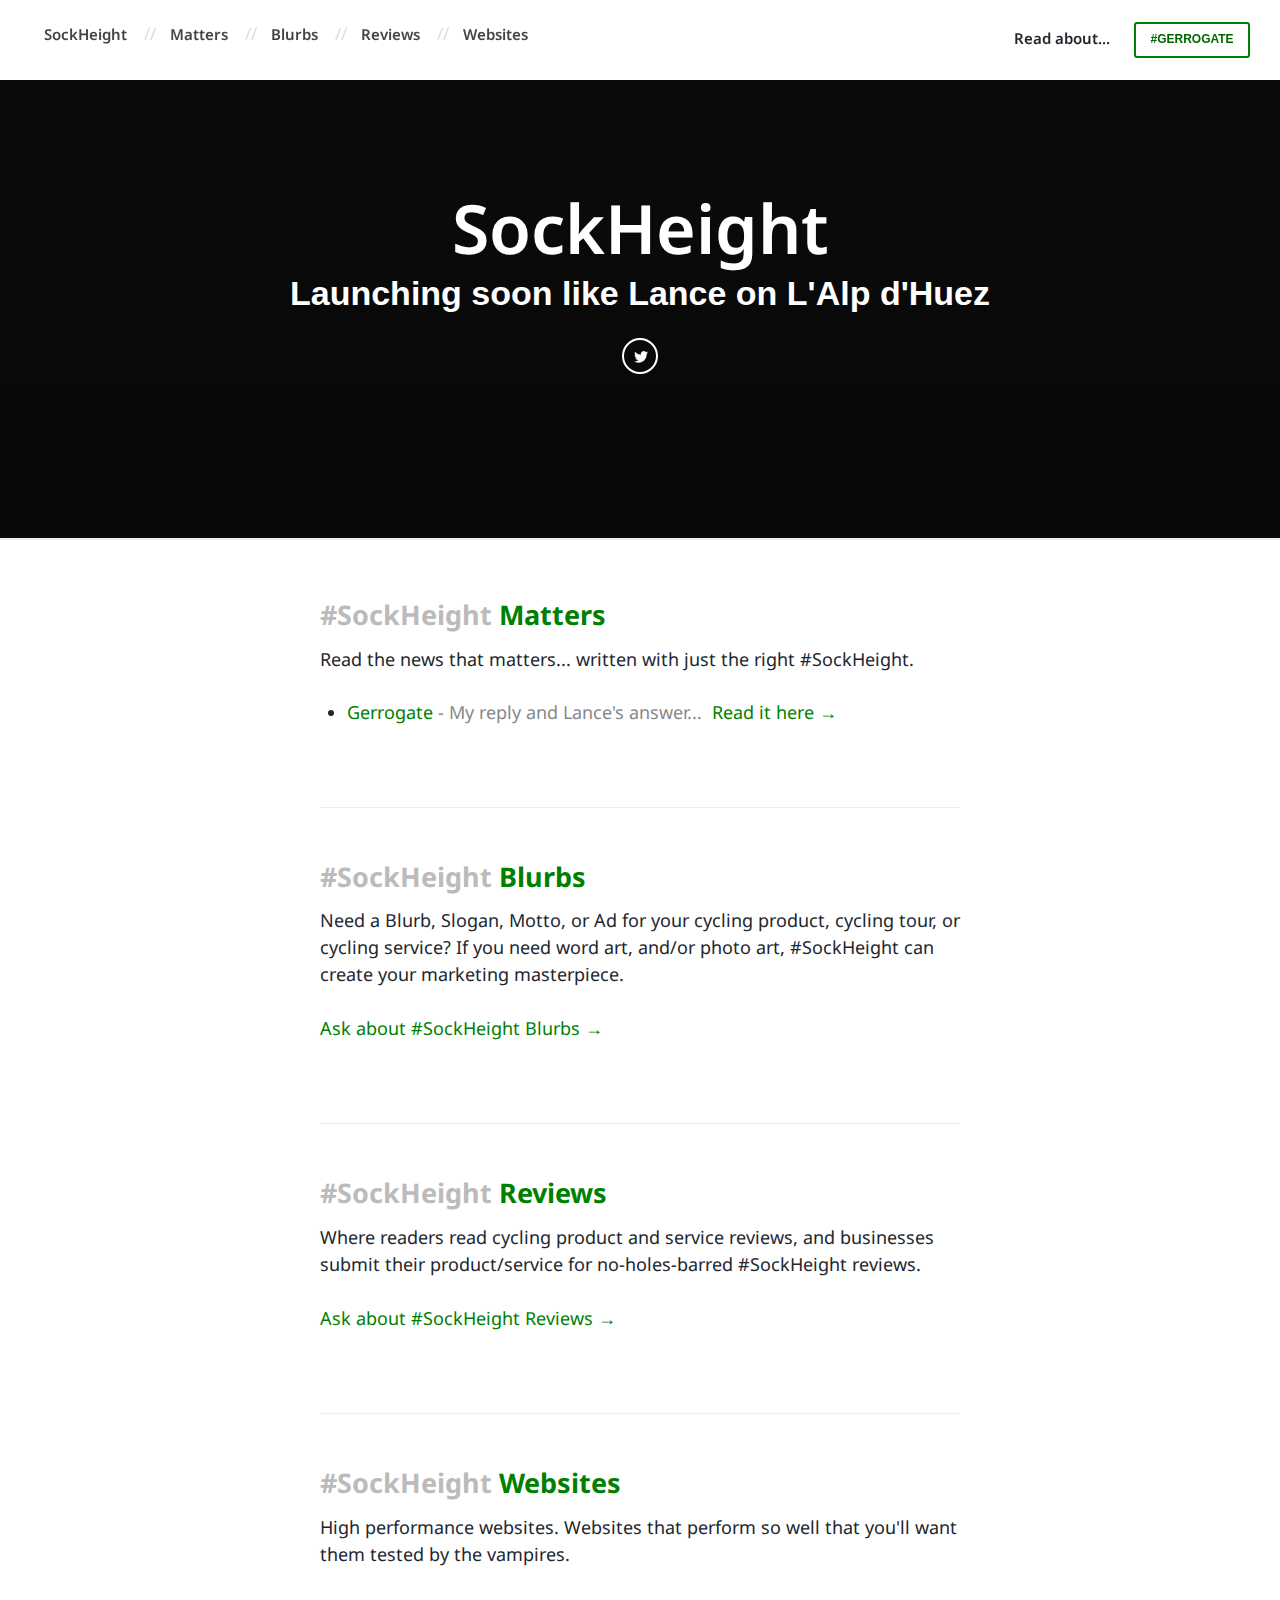
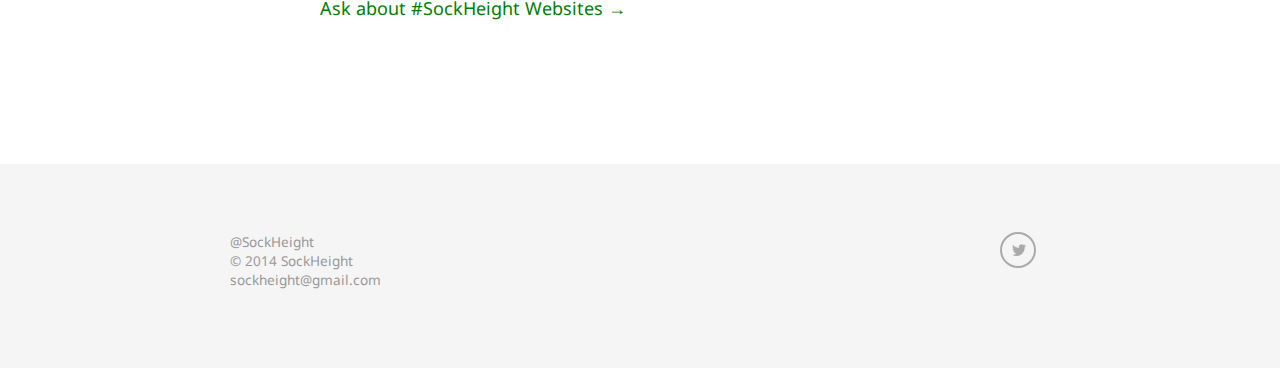
==== commit 3bbc900e: "..." ====
--- a/index.html
+++ b/index.html
@@ -11,12 +11,12 @@
     <link href="/feed.xml" rel="alternate" type="application/rss+xml" title="SockHeight" />
     <meta name="title" content="SockHeight">
     <link rel="canonical" href="//index.html">
-    
-    
+
+
     <meta property="og:title" content="SockHeight"/>
     <meta property="og:url" content="//index.html"/>
-    
-    
+
+
     <meta property="og:site_name" content="SockHeight">
 </head>
 <body>
@@ -52,11 +52,11 @@
     <section>
         <div class="container">
             <h1>SockHeight</h1>
-            <h3>Launching this July like Lance on L'Alp d'Huez</h3>
+            <h3>Launching soon like Lance on L'Alp d'Huez</h3>
 
-            
+
             <a href="https://twitter.com/SockHeight" title="Follow on Twitter" target="_blank"><i class="icon icon-twitter"></i></a>
-            
+
         </div>
     </section>
 </div>
@@ -130,10 +130,10 @@
         </nav-->
 
         <nav class="social">
-            
+
             <a href="https://twitter.com/SockHeight" title="Follow on Twitter" target="_blank"><i class="icon icon-twitter black"></i></a>
-            
-            
+
+
             <!--a href="/feed.xml" title="RSS Feed">
                 <i class="icon icon-rss black"></i>
             </a-->
